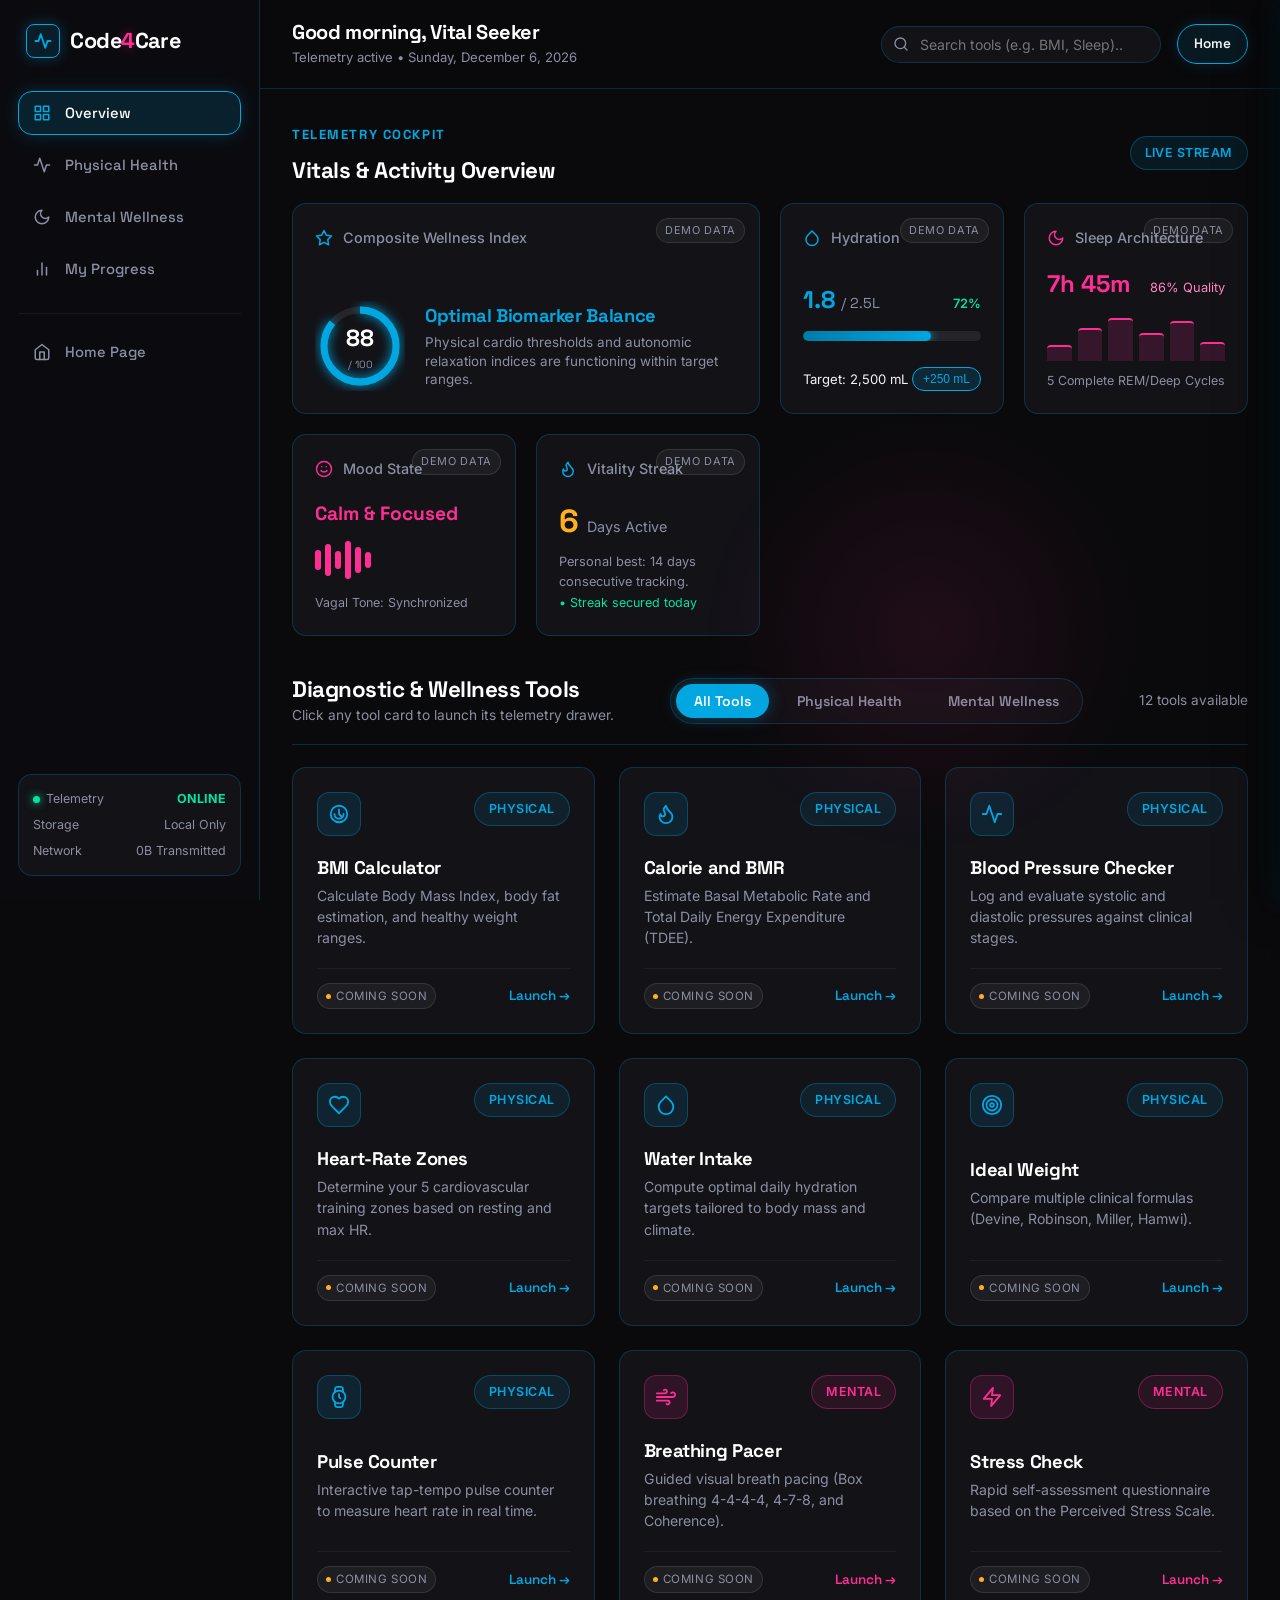
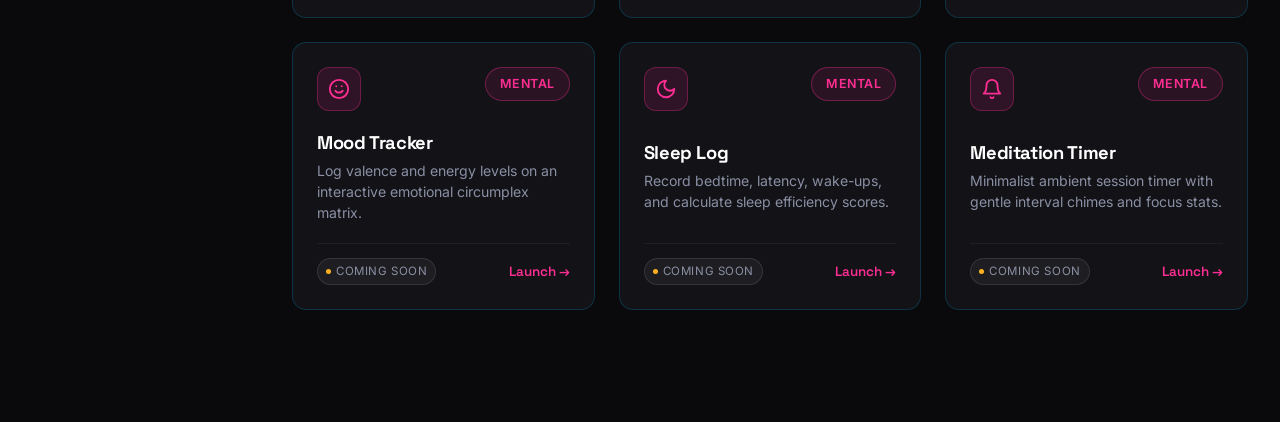
==== dashboard.html @ 78261dcc "Initial website upload" ====
<!DOCTYPE html>
<html lang="en">
<head>
  <meta charset="UTF-8">
  <meta name="viewport" content="width=device-width, initial-scale=1.0">
  <title>Dashboard Cockpit | Code4Care</title>
  <meta name="description" content="Code4Care Vitals Cockpit: unified physical health and mental wellness diagnostic dashboard.">

  <!-- Typography: Space Grotesk & Inter -->
  <link rel="preconnect" href="https://fonts.googleapis.com">
  <link rel="preconnect" href="https://fonts.gstatic.com" crossorigin>
  <link href="https://fonts.googleapis.com/css2?family=Inter:wght@300;400;500;600;700&family=Space+Grotesk:wght@500;600;700;800&display=swap" rel="stylesheet">

  <!-- Core & Dashboard Stylesheets -->
  <link rel="stylesheet" href="css/style.css">
  <link rel="stylesheet" href="css/dashboard.css">
</head>
<body>

  <div class="dashboard-layout">
    
    <!-- ====================================================================
         Desktop Left Sidebar
         ==================================================================== -->
    <aside class="dashboard-sidebar" id="dashboard-sidebar" aria-label="Dashboard Sidebar Navigation">
      <div>
        <!-- Sidebar Brand Logo -->
        <div class="sidebar-brand">
          <a href="index.html" class="brand-logo" aria-label="Code4Care Home">
            <span class="brand-icon">
              <svg viewBox="0 0 24 24" width="18" height="18" fill="none" stroke="currentColor" stroke-width="2.5" stroke-linecap="round" stroke-linejoin="round" aria-hidden="true">
                <polyline points="22 12 18 12 15 21 9 3 6 12 2 12"/>
              </svg>
            </span>
            <span>Code<span class="logo-accent">4</span>Care</span>
          </a>
        </div>

        <!-- Navigation Sections -->
        <nav aria-label="Sidebar Navigation">
          <ul class="sidebar-nav">
            <li class="sidebar-nav-item">
              <button class="sidebar-link active" data-section="overview" id="nav-item-overview">
                <svg viewBox="0 0 24 24" width="18" height="18" fill="none" stroke="currentColor" stroke-width="2" stroke-linecap="round" stroke-linejoin="round" aria-hidden="true">
                  <rect x="3" y="3" width="7" height="7"></rect>
                  <rect x="14" y="3" width="7" height="7"></rect>
                  <rect x="14" y="14" width="7" height="7"></rect>
                  <rect x="3" y="14" width="7" height="7"></rect>
                </svg>
                <span>Overview</span>
              </button>
            </li>
            <li class="sidebar-nav-item">
              <button class="sidebar-link" data-section="physical" id="nav-item-physical">
                <svg viewBox="0 0 24 24" width="18" height="18" fill="none" stroke="currentColor" stroke-width="2" stroke-linecap="round" stroke-linejoin="round" aria-hidden="true">
                  <polyline points="22 12 18 12 15 21 9 3 6 12 2 12"/>
                </svg>
                <span>Physical Health</span>
              </button>
            </li>
            <li class="sidebar-nav-item">
              <button class="sidebar-link" data-section="mental" id="nav-item-mental">
                <svg viewBox="0 0 24 24" width="18" height="18" fill="none" stroke="currentColor" stroke-width="2" stroke-linecap="round" stroke-linejoin="round" aria-hidden="true">
                  <path d="M12 3a6 6 0 0 0 9 9 9 9 0 1 1-9-9Z"/>
                </svg>
                <span>Mental Wellness</span>
              </button>
            </li>
            <li class="sidebar-nav-item">
              <button class="sidebar-link" data-section="progress" id="nav-item-progress">
                <svg viewBox="0 0 24 24" width="18" height="18" fill="none" stroke="currentColor" stroke-width="2" stroke-linecap="round" stroke-linejoin="round" aria-hidden="true">
                  <line x1="18" y1="20" x2="18" y2="10"></line>
                  <line x1="12" y1="20" x2="12" y2="4"></line>
                  <line x1="6" y1="20" x2="6" y2="14"></line>
                </svg>
                <span>My Progress</span>
              </button>
            </li>
            <li class="sidebar-nav-item" style="margin-top: 14px; border-top: 1px solid rgba(255, 255, 255, 0.06); padding-top: 14px;">
              <a href="index.html" class="sidebar-link" id="nav-item-home">
                <svg viewBox="0 0 24 24" width="18" height="18" fill="none" stroke="currentColor" stroke-width="2" stroke-linecap="round" stroke-linejoin="round" aria-hidden="true">
                  <path d="M3 9l9-7 9 7v11a2 2 0 0 1-2 2H5a2 2 0 0 1-2-2z"></path>
                  <polyline points="9 22 9 12 15 12 15 22"></polyline>
                </svg>
                <span>Home Page</span>
              </a>
            </li>
          </ul>
        </nav>
      </div>

      <!-- Live Telemetry Card at Bottom of Sidebar -->
      <div class="sidebar-telemetry">
        <div class="telemetry-row">
          <span><span class="telemetry-status-dot" aria-hidden="true"></span>Telemetry</span>
          <strong style="color: var(--success);">ONLINE</strong>
        </div>
        <div class="telemetry-row">
          <span>Storage</span>
          <span>Local Only</span>
        </div>
        <div class="telemetry-row">
          <span>Network</span>
          <span>0B Transmitted</span>
        </div>
      </div>
    </aside>

    <!-- ====================================================================
         Main Dashboard Cockpit Area
         ==================================================================== -->
    <main class="dashboard-main">
      
      <!-- Top Bar: Greeting, Real Date, Search -->
      <header class="dashboard-topbar">
        <div class="topbar-greeting">
          <h1 class="greeting-text" id="greeting-text">Welcome, Operator</h1>
          <p class="current-date-text" id="current-date-display">Loading real-time date...</p>
        </div>

        <div class="topbar-actions">
          <!-- Real-Time Search Box -->
          <div class="search-box-wrapper" role="search">
            <span class="search-icon" aria-hidden="true">
              <svg viewBox="0 0 24 24" width="16" height="16" fill="none" stroke="currentColor" stroke-width="2" stroke-linecap="round" stroke-linejoin="round">
                <circle cx="11" cy="11" r="8"></circle>
                <line x1="21" y1="21" x2="16.65" y2="16.65"></line>
              </svg>
            </span>
            <input 
              type="text" 
              class="search-input" 
              id="tool-search-input" 
              placeholder="Search tools (e.g. BMI, Sleep)..." 
              aria-label="Search diagnostic tools">
            <button class="search-clear-btn" id="search-clear-btn" aria-label="Clear search input">&times;</button>
          </div>

          <!-- Quick Return to Home Link on Mobile/Tablet -->
          <a href="index.html" class="btn btn-secondary" style="padding: 8px 16px; font-size: 0.85rem;" aria-label="Back to home page">
            <span>Home</span>
          </a>
        </div>
      </header>

      <!-- Dashboard Scrollable Content -->
      <div class="dashboard-content">

        <!-- ================================================================
             Bento-Style Overview Grid (Demo Data Widgets)
             ================================================================ -->
        <section class="bento-overview-section" id="overview-section" aria-labelledby="overview-heading">
          <div class="overview-header">
            <div>
              <span class="section-tag">Telemetry Cockpit</span>
              <h2 id="overview-heading" style="font-size: 1.4rem;">Vitals &amp; Activity Overview</h2>
            </div>
            <span class="badge">Live Stream</span>
          </div>

          <div class="bento-grid">
            
            <!-- 1. Wellness Score Ring (Bento Large) -->
            <div class="bento-card bento-card-large">
              <span class="bento-badge-demo">Demo data</span>
              <div class="bento-title-row">
                <svg viewBox="0 0 24 24" width="18" height="18" fill="none" stroke="currentColor" stroke-width="2" stroke-linecap="round" stroke-linejoin="round" aria-hidden="true">
                  <path d="M12 2l3.09 6.26L22 9.27l-5 4.87 1.18 6.88L12 17.77l-6.18 3.25L7 14.14 2 9.27l6.91-1.01L12 2z"></path>
                </svg>
                <span>Composite Wellness Index</span>
              </div>

              <div class="score-widget-inner">
                <!-- Circular SVG Progress Meter -->
                <div class="circular-gauge-wrapper">
                  <svg viewBox="0 0 100 100" width="90" height="90">
                    <circle class="gauge-bg" cx="50" cy="50" r="40" fill="transparent" stroke-width="8"></circle>
                    <circle class="gauge-progress" cx="50" cy="50" r="40" fill="transparent" stroke-width="8"></circle>
                  </svg>
                  <div class="gauge-value">
                    <span>88</span>
                    <small>/ 100</small>
                  </div>
                </div>

                <div class="score-stats">
                  <h4>Optimal Biomarker Balance</h4>
                  <p style="font-size: 0.84rem; line-height: 1.4;">
                    Physical cardio thresholds and autonomic relaxation indices are functioning within target ranges.
                  </p>
                </div>
              </div>
            </div>

            <!-- 2. Hydration Widget -->
            <div class="bento-card">
              <span class="bento-badge-demo">Demo data</span>
              <div class="bento-title-row">
                <svg viewBox="0 0 24 24" width="18" height="18" fill="none" stroke="currentColor" stroke-width="2" stroke-linecap="round" stroke-linejoin="round" aria-hidden="true">
                  <path d="M12 2.69l5.66 5.66a8 8 0 1 1-11.31 0z"/>
                </svg>
                <span>Hydration</span>
              </div>

              <div>
                <div style="display: flex; align-items: baseline; justify-content: space-between;">
                  <strong style="font-size: 1.5rem; color: var(--cerulean); font-family: var(--font-heading);">1.8 <span style="font-size: 0.9rem; color: var(--muted); font-weight: normal;">/ 2.5L</span></strong>
                  <span style="font-size: 0.8rem; color: var(--success); font-weight: 600;">72%</span>
                </div>
                <div class="hydration-progress-bar">
                  <div class="hydration-fill" id="hydration-demo-fill"></div>
                </div>
              </div>

              <div class="hydration-footer">
                <span>Target: 2,500 mL</span>
                <button class="btn-mini-add" id="btn-quick-water">+250 mL</button>
              </div>
            </div>

            <!-- 3. Sleep Widget -->
            <div class="bento-card mental-theme">
              <span class="bento-badge-demo">Demo data</span>
              <div class="bento-title-row">
                <svg viewBox="0 0 24 24" width="18" height="18" fill="none" stroke="currentColor" stroke-width="2" stroke-linecap="round" stroke-linejoin="round" aria-hidden="true">
                  <path d="M12 3a6 6 0 0 0 9 9 9 9 0 1 1-9-9Z"/>
                </svg>
                <span>Sleep Architecture</span>
              </div>

              <div>
                <div style="display: flex; align-items: baseline; justify-content: space-between;">
                  <strong style="font-size: 1.5rem; color: var(--rose); font-family: var(--font-heading);">7h 45m</strong>
                  <span style="font-size: 0.8rem; color: #FF85C0;">86% Quality</span>
                </div>
                <div class="sleep-bars" aria-hidden="true">
                  <div class="sleep-bar-col" style="height: 35%;"></div>
                  <div class="sleep-bar-col" style="height: 70%;"></div>
                  <div class="sleep-bar-col" style="height: 90%;"></div>
                  <div class="sleep-bar-col" style="height: 60%;"></div>
                  <div class="sleep-bar-col" style="height: 85%;"></div>
                  <div class="sleep-bar-col" style="height: 40%;"></div>
                </div>
              </div>

              <div style="font-size: 0.78rem; color: var(--muted);">
                5 Complete REM/Deep Cycles
              </div>
            </div>

            <!-- 4. Mood & Balance -->
            <div class="bento-card mental-theme">
              <span class="bento-badge-demo">Demo data</span>
              <div class="bento-title-row">
                <svg viewBox="0 0 24 24" width="18" height="18" fill="none" stroke="currentColor" stroke-width="2" stroke-linecap="round" stroke-linejoin="round" aria-hidden="true">
                  <circle cx="12" cy="12" r="10"></circle>
                  <path d="M8 14s1.5 2 4 2 4-2 4-2"></path>
                  <line x1="9" y1="9" x2="9.01" y2="9"></line>
                  <line x1="15" y1="9" x2="15.01" y2="9"></line>
                </svg>
                <span>Mood State</span>
              </div>

              <div>
                <div style="font-size: 1.2rem; font-weight: 700; color: var(--rose); font-family: var(--font-heading);">
                  Calm &amp; Focused
                </div>
                <div class="mood-waveform" aria-hidden="true">
                  <div class="wave-bar" style="height: 20px;"></div>
                  <div class="wave-bar"></div>
                  <div class="wave-bar"></div>
                  <div class="wave-bar"></div>
                  <div class="wave-bar"></div>
                  <div class="wave-bar" style="height: 16px;"></div>
                </div>
              </div>

              <div style="font-size: 0.78rem; color: var(--muted);">
                Vagal Tone: Synchronized
              </div>
            </div>

            <!-- 5. Active Streak -->
            <div class="bento-card">
              <span class="bento-badge-demo">Demo data</span>
              <div class="bento-title-row">
                <svg viewBox="0 0 24 24" width="18" height="18" fill="none" stroke="currentColor" stroke-width="2" stroke-linecap="round" stroke-linejoin="round" aria-hidden="true">
                  <path d="M8.5 14.5A2.5 2.5 0 0 0 11 12c0-1.38-.5-2-1-3-1.072-2.143-.224-4.054 2-6 .5 2.5 2 4.9 4 6.5 2 1.6 3 3.5 3 5.5a7 7 0 1 1-14 0c0-1.153.433-2.294 1-3a2.5 2.5 0 0 0 2.5 2.5z"/>
                </svg>
                <span>Vitality Streak</span>
              </div>

              <div>
                <div style="display: flex; align-items: baseline; gap: 8px;">
                  <strong style="font-size: 2rem; color: var(--warning); font-family: var(--font-heading);">6</strong>
                  <span style="font-size: 0.9rem; color: var(--muted);">Days Active</span>
                </div>
                <p style="font-size: 0.8rem; color: var(--muted); margin-top: 4px;">
                  Personal best: 14 days consecutive tracking.
                </p>
              </div>

              <div style="font-size: 0.78rem; color: var(--success);">
                &bull; Streak secured today
              </div>
            </div>

          </div>
        </section>

        <!-- ================================================================
             Tools Area: Filter Tabs & Live Grid
             ================================================================ -->
        <section class="dashboard-tools-section" id="tools-section" aria-labelledby="tools-heading">
          
          <!-- Filter Tabs & Stats Bar -->
          <div class="tools-filter-toolbar">
            <div>
              <h2 id="tools-heading" style="font-size: 1.4rem;">Diagnostic &amp; Wellness Tools</h2>
              <p style="font-size: 0.86rem; color: var(--muted);">Click any tool card to launch its telemetry drawer.</p>
            </div>

            <!-- Category Filter Tabs -->
            <div class="filter-tabs" role="tablist" aria-label="Tool Categories">
              <button 
                class="filter-tab-btn active" 
                role="tab" 
                aria-selected="true" 
                data-category="all" 
                id="tab-all">
                All Tools
              </button>
              <button 
                class="filter-tab-btn" 
                role="tab" 
                aria-selected="false" 
                data-category="physical" 
                id="tab-physical">
                Physical Health
              </button>
              <button 
                class="filter-tab-btn" 
                role="tab" 
                aria-selected="false" 
                data-category="mental" 
                id="tab-mental">
                Mental Wellness
              </button>
            </div>

            <!-- Dynamic Tool Counter -->
            <div class="tools-count-badge" id="tools-counter-badge" aria-live="polite">
              Showing 12 tools
            </div>
          </div>

          <!-- Dynamic Grid Container (Populated via js/dashboard.js) -->
          <div class="dashboard-tools-grid" id="tools-container" role="region" aria-label="Tools Grid">
            <!-- Dynamic JavaScript rendering target -->
          </div>

        </section>

        <!-- ================================================================
             My Progress Section (Target for Progress sidebar tab)
             ================================================================ -->
        <section class="bento-overview-section" id="progress-section" style="display: none;" aria-labelledby="progress-heading">
          <div class="overview-header">
            <div>
              <span class="section-tag">Historical Records</span>
              <h2 id="progress-heading" style="font-size: 1.4rem;">My Telemetry Progress</h2>
            </div>
            <span class="badge badge-green">Local Sync Only</span>
          </div>

          <div class="bento-card" style="padding: 30px;">
            <h3 style="margin-bottom: 8px;">Client-Side Data Storage</h3>
            <p style="margin-bottom: 20px;">
              Your diagnostics and calculations are saved exclusively in your browser's private local storage. 
              No trackers, no telemetry servers, and no external cookies.
            </p>
            <div style="display: flex; gap: 12px; flex-wrap: wrap;">
              <button class="btn btn-secondary" id="btn-export-data">Export Local Data (JSON)</button>
              <button class="btn btn-ghost" id="btn-clear-cache" style="color: var(--rose);">Reset Demo Cache</button>
            </div>
          </div>
        </section>

      </div>
    </main>

    <!-- ====================================================================
         Mobile Bottom Navigation Bar
         ==================================================================== -->
    <nav class="mobile-bottom-nav" aria-label="Mobile Navigation">
      <button class="mobile-bottom-nav-item active" data-section="overview">
        <svg viewBox="0 0 24 24" fill="none" stroke="currentColor" stroke-width="2" stroke-linecap="round" stroke-linejoin="round" aria-hidden="true"><rect x="3" y="3" width="7" height="7"></rect><rect x="14" y="3" width="7" height="7"></rect><rect x="14" y="14" width="7" height="7"></rect><rect x="3" y="14" width="7" height="7"></rect></svg>
        <span>Overview</span>
      </button>
      <button class="mobile-bottom-nav-item" data-section="physical">
        <svg viewBox="0 0 24 24" fill="none" stroke="currentColor" stroke-width="2" stroke-linecap="round" stroke-linejoin="round" aria-hidden="true"><polyline points="22 12 18 12 15 21 9 3 6 12 2 12"/></svg>
        <span>Physical</span>
      </button>
      <button class="mobile-bottom-nav-item" data-section="mental">
        <svg viewBox="0 0 24 24" fill="none" stroke="currentColor" stroke-width="2" stroke-linecap="round" stroke-linejoin="round" aria-hidden="true"><path d="M12 3a6 6 0 0 0 9 9 9 9 0 1 1-9-9Z"/></svg>
        <span>Mental</span>
      </button>
      <button class="mobile-bottom-nav-item" data-section="progress">
        <svg viewBox="0 0 24 24" fill="none" stroke="currentColor" stroke-width="2" stroke-linecap="round" stroke-linejoin="round" aria-hidden="true"><line x1="18" y1="20" x2="18" y2="10"></line><line x1="12" y1="20" x2="12" y2="4"></line><line x1="6" y1="20" x2="6" y2="14"></line></svg>
        <span>Progress</span>
      </button>
      <a href="index.html" class="mobile-bottom-nav-item" style="text-decoration: none;">
        <svg viewBox="0 0 24 24" fill="none" stroke="currentColor" stroke-width="2" stroke-linecap="round" stroke-linejoin="round" aria-hidden="true"><path d="M3 9l9-7 9 7v11a2 2 0 0 1-2 2H5a2 2 0 0 1-2-2z"></path><polyline points="9 22 9 12 15 12 15 22"></polyline></svg>
        <span>Home</span>
      </a>
    </nav>

    <!-- ====================================================================
         Slide-out Tool Drawer (Side Panel)
         ==================================================================== -->
    <div class="drawer-backdrop" id="drawer-backdrop" aria-hidden="true"></div>

    <aside 
      class="tool-drawer" 
      id="tool-drawer" 
      role="dialog" 
      aria-modal="true" 
      aria-labelledby="drawer-title" 
      tabindex="-1">
      
      <!-- Drawer Header -->
      <div class="drawer-header">
        <div class="drawer-header-info">
          <div class="drawer-tool-icon" id="drawer-icon" aria-hidden="true">
            <!-- Populated dynamically -->
          </div>
          <div class="drawer-header-text">
            <h3 id="drawer-title">Tool Title</h3>
            <span class="badge" id="drawer-category-badge">Category</span>
          </div>
        </div>

        <button class="drawer-close-btn" id="drawer-close-btn" aria-label="Close tool panel">
          <svg viewBox="0 0 24 24" width="20" height="20" fill="none" stroke="currentColor" stroke-width="2" stroke-linecap="round" stroke-linejoin="round" aria-hidden="true">
            <line x1="18" y1="6" x2="6" y2="18"></line>
            <line x1="6" y1="6" x2="18" y2="18"></line>
          </svg>
        </button>
      </div>

      <!-- Drawer Content Body -->
      <div class="drawer-body">
        <p id="drawer-desc" style="color: var(--muted); font-size: 0.95rem; line-height: 1.6;">
          Tool description goes here.
        </p>

        <!-- Tool Mount Point: Container where tool JS will inject interactive elements -->
        <div id="tool-mount-point" class="tool-mount-point">
          <!-- Populated dynamically via tool.render(container) or coming soon placeholder -->
        </div>
      </div>
    </aside>

  </div>

  <!-- Vanilla Scripts (Load data first, then dashboard controller) -->
  <script src="js/tools-data.js"></script>
  <script src="js/dashboard.js"></script>
</body>
</html>
---- css/style.css ----
/* ==========================================================================
   Code4Care - Core Design System & Global Styles
   Theme: "Neon Vitals Monitor" (Futuristic dark medical interface)
   ========================================================================== */

/* --- CSS Variables / Design Tokens --- */
:root {
  /* Color Palette */
  --jet: #0A0A0C;             /* Main background */
  --jet-deep: #050507;        /* Darker contrast layer */
  --surface: #121217;         /* Card / Container surface */
  --surface-elevated: #1A1A22;/* Hover & active surface */
  --surface-glass: rgba(18, 18, 23, 0.75); /* Frosted glass */
  
  /* Primary & Accent Neons */
  --cerulean: #00A7E1;        /* Primary cyan / Physical health */
  --cerulean-deep: #007BA7;   /* Deeper shade for borders / hover */
  --cerulean-glow: rgba(0, 167, 225, 0.35);
  --cerulean-subtle: rgba(0, 167, 225, 0.12);
  
  --rose: #FF2E93;            /* Neon rose / Mental wellness / Urgent CTAs */
  --rose-deep: #D01470;       /* Darker rose */
  --rose-glow: rgba(255, 46, 147, 0.35);
  --rose-subtle: rgba(255, 46, 147, 0.12);
  
  /* Status Colors */
  --success: #00E5A3;         /* Monitor green */
  --warning: #FFB020;         /* Monitor amber */
  
  /* Typography Colors (WCAG AA Compliant on #0A0A0C) */
  --text: #F2F4F8;            /* High-contrast crisp body */
  --text-pure: #FFFFFF;
  --muted: #8A8FA3;           /* Secondary informative text */
  --border-subtle: rgba(0, 167, 225, 0.22);
  --border-strong: rgba(0, 167, 225, 0.5);

  /* Fonts */
  --font-heading: 'Space Grotesk', -apple-system, BlinkMacSystemFont, 'Segoe UI', Roboto, sans-serif;
  --font-body: 'Inter', -apple-system, BlinkMacSystemFont, 'Segoe UI', Roboto, sans-serif;

  /* Layout & Geometry */
  --radius-sm: 8px;
  --radius-md: 14px;
  --radius-lg: 20px;
  --radius-full: 9999px;
  --max-width: 1200px;
  --header-height: 72px;

  /* Transitions */
  --transition-fast: 0.18s cubic-bezier(0.16, 1, 0.3, 1);
  --transition-normal: 0.28s cubic-bezier(0.16, 1, 0.3, 1);
}

/* --- Global Reset & Box Sizing --- */
*, *::before, *::after {
  box-sizing: border-box;
  margin: 0;
  padding: 0;
}

html {
  font-size: 16px;
  scroll-behavior: smooth;
  color-scheme: dark;
}

body {
  font-family: var(--font-body);
  background-color: var(--jet);
  color: var(--text);
  line-height: 1.6;
  min-height: 100vh;
  overflow-x: hidden;
  position: relative;
  /* Medical Monitor Grid Background */
  background-image: 
    linear-gradient(to right, rgba(0, 167, 225, 0.035) 1px, transparent 1px),
    linear-gradient(to bottom, rgba(0, 167, 225, 0.035) 1px, transparent 1px);
  background-size: 36px 36px;
  background-attachment: fixed;
}

/* Ambient glow orb behind content */
body::before {
  content: '';
  position: fixed;
  top: -150px;
  left: 20%;
  width: 500px;
  height: 500px;
  background: radial-gradient(circle, rgba(0, 167, 225, 0.12) 0%, transparent 70%);
  border-radius: 50%;
  pointer-events: none;
  z-index: 0;
}

body::after {
  content: '';
  position: fixed;
  bottom: 5%;
  right: 10%;
  width: 450px;
  height: 450px;
  background: radial-gradient(circle, rgba(255, 46, 147, 0.09) 0%, transparent 70%);
  border-radius: 50%;
  pointer-events: none;
  z-index: 0;
}

/* --- Accessible Focus Ring --- */
:focus-visible {
  outline: 2px solid var(--cerulean);
  outline-offset: 3px;
}

/* --- Typography Helpers --- */
h1, h2, h3, h4, h5, h6 {
  font-family: var(--font-heading);
  color: var(--text-pure);
  line-height: 1.25;
  letter-spacing: -0.02em;
}

p {
  color: var(--muted);
}

a {
  color: inherit;
  text-decoration: none;
}

.gradient-text {
  background: linear-gradient(135deg, var(--cerulean) 10%, #68D4FF 45%, var(--rose) 100%);
  background-clip: text;
  -webkit-background-clip: text;
  -webkit-text-fill-color: transparent;
  display: inline-block;
}

.gradient-text-rose {
  background: linear-gradient(135deg, var(--rose) 0%, #FF85C0 100%);
  background-clip: text;
  -webkit-background-clip: text;
  -webkit-text-fill-color: transparent;
}

.gradient-text-cerulean {
  background: linear-gradient(135deg, var(--cerulean) 0%, #68D4FF 100%);
  background-clip: text;
  -webkit-background-clip: text;
  -webkit-text-fill-color: transparent;
}

/* --- Container --- */
.container {
  width: 100%;
  max-width: var(--max-width);
  margin-left: auto;
  margin-right: auto;
  padding-left: 24px;
  padding-right: 24px;
  position: relative;
  z-index: 1;
}

/* --- Buttons & Interactive Elements --- */
.btn {
  display: inline-flex;
  align-items: center;
  justify-content: center;
  gap: 10px;
  font-family: var(--font-heading);
  font-size: 0.95rem;
  font-weight: 600;
  padding: 12px 24px;
  border-radius: var(--radius-full);
  cursor: pointer;
  transition: all var(--transition-normal);
  border: 1px solid transparent;
  text-decoration: none;
  white-space: nowrap;
}

.btn-primary {
  background: var(--rose);
  color: #FFFFFF;
  box-shadow: 0 0 20px var(--rose-glow);
}

.btn-primary:hover {
  background: #FF4AA3;
  box-shadow: 0 0 30px rgba(255, 46, 147, 0.6);
  transform: translateY(-2px);
}

.btn-secondary {
  background: rgba(0, 167, 225, 0.1);
  color: var(--text);
  border: 1px solid var(--cerulean);
  box-shadow: 0 0 15px rgba(0, 167, 225, 0.15);
}

.btn-secondary:hover {
  background: rgba(0, 167, 225, 0.2);
  color: #FFFFFF;
  box-shadow: 0 0 25px var(--cerulean-glow);
  transform: translateY(-2px);
}

.btn-ghost {
  background: transparent;
  color: var(--muted);
}

.btn-ghost:hover {
  color: var(--text);
  background: rgba(255, 255, 255, 0.05);
}

/* --- Badges & Pills --- */
.badge {
  display: inline-flex;
  align-items: center;
  gap: 8px;
  padding: 6px 14px;
  font-size: 0.78rem;
  font-weight: 600;
  letter-spacing: 0.04em;
  text-transform: uppercase;
  border-radius: var(--radius-full);
  background: rgba(0, 167, 225, 0.1);
  color: var(--cerulean);
  border: 1px solid rgba(0, 167, 225, 0.3);
}

.badge-rose {
  background: rgba(255, 46, 147, 0.1);
  color: var(--rose);
  border-color: rgba(255, 46, 147, 0.35);
}

.badge-green {
  background: rgba(0, 229, 163, 0.1);
  color: var(--success);
  border-color: rgba(0, 229, 163, 0.35);
}

/* Pulsing dot for live status (High Contrast) */
.pulse-dot {
  width: 9px;
  height: 9px;
  border-radius: 50%;
  background-color: #00F0FF;
  box-shadow: 0 0 10px #00F0FF, 0 0 18px rgba(0, 240, 255, 0.9);
  position: relative;
}

.pulse-dot::after {
  content: '';
  position: absolute;
  inset: -4px;
  border-radius: 50%;
  border: 2px solid #00F0FF;
  box-shadow: 0 0 8px #00F0FF;
  animation: pulse-wave 1.6s infinite cubic-bezier(0.2, 0.8, 0.4, 1);
}

.pulse-dot.rose {
  background-color: var(--rose);
  box-shadow: 0 0 10px var(--rose), 0 0 18px rgba(255, 46, 147, 0.9);
}

.pulse-dot.rose::after {
  border-color: var(--rose);
  box-shadow: 0 0 8px var(--rose);
}

@keyframes pulse-wave {
  0% { transform: scale(0.9); opacity: 1; }
  100% { transform: scale(2.6); opacity: 0; }
}

/* --- Brand Logo --- */
.brand-logo {
  display: inline-flex;
  align-items: center;
  gap: 10px;
  font-family: var(--font-heading);
  font-size: 1.35rem;
  font-weight: 700;
  color: var(--text-pure);
  letter-spacing: -0.02em;
}

.brand-logo .logo-accent {
  color: var(--rose);
  text-shadow: 0 0 12px var(--rose-glow);
}

.brand-icon {
  display: flex;
  align-items: center;
  justify-content: center;
  width: 34px;
  height: 34px;
  border-radius: 8px;
  background: rgba(0, 167, 225, 0.12);
  border: 1px solid var(--cerulean);
  color: var(--cerulean);
  box-shadow: 0 0 14px rgba(0, 167, 225, 0.3);
}

.brand-icon svg {
  animation: heartbeat 2.4s infinite cubic-bezier(0.21, 0.61, 0.35, 1);
}

@keyframes heartbeat {
  0%, 100% { transform: scale(1); }
  15% { transform: scale(1.18); }
  30% { transform: scale(1); }
  45% { transform: scale(1.12); }
  60% { transform: scale(1); }
}

/* ==========================================================================
   Header & Sticky Navigation Bar
   ========================================================================== */
.site-header {
  position: sticky;
  top: 0;
  z-index: 100;
  height: var(--header-height);
  background: rgba(10, 10, 12, 0.82);
  backdrop-filter: blur(14px);
  -webkit-backdrop-filter: blur(14px);
  border-bottom: 1px solid var(--border-subtle);
  transition: all var(--transition-normal);
}

.site-header.scrolled {
  background: rgba(10, 10, 12, 0.95);
  box-shadow: 0 10px 30px rgba(0, 0, 0, 0.5);
  border-bottom-color: rgba(0, 167, 225, 0.35);
}

.navbar {
  display: flex;
  align-items: center;
  justify-content: space-between;
  height: 100%;
}

.nav-links {
  display: flex;
  align-items: center;
  gap: 32px;
  list-style: none;
}

.nav-link {
  font-family: var(--font-heading);
  font-size: 0.95rem;
  font-weight: 500;
  color: var(--muted);
  transition: color var(--transition-fast);
  position: relative;
  padding: 6px 0;
}

.nav-link:hover {
  color: var(--text-pure);
}

.nav-link::after {
  content: '';
  position: absolute;
  bottom: 0;
  left: 0;
  width: 0%;
  height: 2px;
  background: var(--cerulean);
  box-shadow: 0 0 8px var(--cerulean);
  transition: width var(--transition-normal);
}

.nav-link:hover::after {
  width: 100%;
}

.nav-actions {
  display: flex;
  align-items: center;
  gap: 16px;
}

/* Mobile Hamburger Toggle */
.hamburger {
  display: none;
  background: transparent;
  border: 1px solid var(--border-subtle);
  border-radius: var(--radius-sm);
  color: var(--text);
  padding: 8px;
  cursor: pointer;
  align-items: center;
  justify-content: center;
}

.hamburger svg {
  display: block;
}

/* Mobile Menu Drawer */
.mobile-nav {
  display: none;
  position: fixed;
  top: var(--header-height);
  left: 0;
  width: 100%;
  background: rgba(18, 18, 23, 0.98);
  backdrop-filter: blur(16px);
  border-bottom: 1px solid var(--border-subtle);
  padding: 24px;
  z-index: 99;
  flex-direction: column;
  gap: 20px;
  transform: translateY(-100%);
  opacity: 0;
  pointer-events: none;
  transition: all var(--transition-normal);
}

.mobile-nav.open {
  transform: translateY(0);
  opacity: 1;
  pointer-events: auto;
}

.mobile-nav-links {
  display: flex;
  flex-direction: column;
  gap: 18px;
  list-style: none;
}

.mobile-nav-link {
  font-family: var(--font-heading);
  font-size: 1.15rem;
  color: var(--text);
  padding: 8px 0;
  border-bottom: 1px solid rgba(255, 255, 255, 0.05);
}

/* ==========================================================================
   Home Hero Section with Animated ECG & Neon Monitor Aesthetic
   ========================================================================== */
.hero-section {
  position: relative;
  padding: 80px 0 100px;
  overflow: hidden;
}

/* High-Contrast Glowing ECG Heartbeat Background Line */
.ecg-monitor-background {
  position: absolute;
  top: 50%;
  left: 0;
  width: 100%;
  height: 220px;
  transform: translateY(-50%);
  pointer-events: none;
  z-index: 0;
  opacity: 0.95; /* High-contrast full intensity */
  mask-image: linear-gradient(90deg, transparent 0%, black 8%, black 92%, transparent 100%);
  -webkit-mask-image: linear-gradient(90deg, transparent 0%, black 8%, black 92%, transparent 100%);
}

.ecg-svg {
  width: 200%;
  height: 100%;
  animation: ecg-sweep 9s linear infinite;
}

.ecg-path-high-contrast {
  stroke: url(#ecg-high-contrast-grad);
  stroke-width: 3.5;
  stroke-linecap: round;
  stroke-linejoin: round;
  filter: 
    drop-shadow(0 0 2px #FFFFFF) 
    drop-shadow(0 0 8px #00F0FF) 
    drop-shadow(0 0 22px rgba(0, 240, 255, 0.95))
    drop-shadow(0 0 45px rgba(255, 46, 147, 0.7));
}

@keyframes ecg-sweep {
  0% { transform: translateX(0); }
  100% { transform: translateX(-50%); }
}

/* Centered Hero Layout (3D model box removed) */
.hero-container {
  display: flex;
  justify-content: center;
  position: relative;
  z-index: 2;
}

.hero-content-centered {
  display: flex;
  flex-direction: column;
  align-items: center;
  text-align: center;
  max-width: 860px;
  margin: 0 auto;
  gap: 22px;
}

.hero-title {
  font-size: clamp(2.4rem, 4.4vw, 4rem);
  font-weight: 800;
  line-height: 1.12;
  letter-spacing: -0.03em;
  text-align: center;
}

.hero-subtitle {
  font-size: clamp(1.05rem, 1.25vw, 1.2rem);
  color: var(--muted);
  max-width: 660px;
  line-height: 1.65;
  text-align: center;
}

.hero-buttons {
  display: flex;
  flex-wrap: wrap;
  justify-content: center;
  gap: 16px;
  margin-top: 4px;
}

/* High-Contrast Live Vitals Monitor Cockpit Strip */
.hero-vitals-monitor {
  width: 100%;
  max-width: 720px;
  background: rgba(12, 12, 18, 0.92);
  border: 1px solid rgba(0, 240, 255, 0.45);
  border-radius: var(--radius-lg);
  padding: 18px 22px;
  margin-top: 14px;
  box-shadow: 
    0 0 35px rgba(0, 240, 255, 0.22),
    0 15px 35px rgba(0, 0, 0, 0.85),
    inset 0 0 25px rgba(0, 240, 255, 0.06);
  position: relative;
  overflow: hidden;
}

.hero-vitals-monitor::before {
  content: '';
  position: absolute;
  top: 0;
  left: 0;
  right: 0;
  height: 2px;
  background: linear-gradient(90deg, transparent, #00F0FF, #FF2E93, transparent);
  box-shadow: 0 0 12px #00F0FF;
}

.monitor-vitals-header {
  display: flex;
  align-items: center;
  justify-content: space-between;
  margin-bottom: 12px;
  padding-bottom: 10px;
  border-bottom: 1px solid rgba(0, 240, 255, 0.15);
  flex-wrap: wrap;
  gap: 12px;
}

.monitor-stat {
  display: flex;
  flex-direction: column;
  align-items: flex-start;
  gap: 2px;
  text-align: left;
}

.monitor-label {
  font-family: var(--font-heading);
  font-size: 0.68rem;
  letter-spacing: 0.12em;
  color: var(--muted);
  font-weight: 600;
}

.monitor-value {
  font-family: var(--font-heading);
  font-size: 1.05rem;
  font-weight: 700;
  display: inline-flex;
  align-items: center;
  gap: 6px;
}

.neon-cyan {
  color: #00F0FF;
  text-shadow: 0 0 10px rgba(0, 240, 255, 0.8);
}

.neon-green {
  color: #00FFB2;
  text-shadow: 0 0 10px rgba(0, 255, 178, 0.7);
}

.neon-pink {
  color: #FF2E93;
  text-shadow: 0 0 10px rgba(255, 46, 147, 0.7);
}

.heart-pulse-icon {
  color: #FF2E93;
  animation: heart-thump 1.1s infinite cubic-bezier(0.21, 0.61, 0.35, 1);
  filter: drop-shadow(0 0 8px #FF2E93);
}

@keyframes heart-thump {
  0%, 100% { transform: scale(1); }
  15% { transform: scale(1.35); }
  30% { transform: scale(1); }
  45% { transform: scale(1.2); }
  60% { transform: scale(1); }
}

/* Oscilloscope Screen with Grid & Animated Radar Sweep */
.oscilloscope-screen {
  position: relative;
  width: 100%;
  height: 80px;
  background: #05070B;
  border: 1px solid rgba(0, 240, 255, 0.3);
  border-radius: var(--radius-sm);
  overflow: hidden;
}

.oscilloscope-grid {
  position: absolute;
  inset: 0;
  background-image: 
    linear-gradient(to right, rgba(0, 240, 255, 0.1) 1px, transparent 1px),
    linear-gradient(to bottom, rgba(0, 240, 255, 0.1) 1px, transparent 1px);
  background-size: 18px 18px;
  pointer-events: none;
}

.oscilloscope-sweep-beam {
  position: absolute;
  top: 0;
  bottom: 0;
  width: 45px;
  background: linear-gradient(90deg, transparent 0%, rgba(0, 240, 255, 0.4) 85%, #FFFFFF 100%);
  filter: drop-shadow(0 0 10px #00F0FF);
  animation: beam-sweep 2.6s linear infinite;
  z-index: 2;
  pointer-events: none;
}

@keyframes beam-sweep {
  0% { left: -45px; }
  100% { left: 100%; }
}

.oscilloscope-wave {
  width: 100%;
  height: 100%;
  position: relative;
  z-index: 1;
}

.oscilloscope-path {
  stroke: #00F0FF;
  stroke-width: 3;
  stroke-linecap: round;
  stroke-linejoin: round;
  filter: 
    drop-shadow(0 0 2px #FFFFFF) 
    drop-shadow(0 0 6px #00F0FF) 
    drop-shadow(0 0 16px rgba(0, 240, 255, 0.95));
}

.hero-telemetry-strip {
  display: flex;
  align-items: center;
  justify-content: center;
  gap: 16px;
  padding: 12px 20px;
  background: rgba(18, 18, 23, 0.7);
  border: 1px solid var(--border-subtle);
  border-radius: var(--radius-md);
  margin-top: 14px;
  font-size: 0.82rem;
  color: var(--muted);
}

.hero-telemetry-item {
  display: flex;
  align-items: center;
  gap: 6px;
}

.hero-telemetry-item strong {
  color: var(--text);
  font-weight: 600;
}

/* ==========================================================================
   Features Split Panels (Physical vs Mental Glowing Panels)
   ========================================================================== */
.features-section {
  padding: 80px 0;
  position: relative;
}

.section-header {
  text-align: center;
  margin-bottom: 54px;
}

.section-tag {
  font-family: var(--font-heading);
  font-size: 0.82rem;
  font-weight: 700;
  letter-spacing: 0.12em;
  text-transform: uppercase;
  color: var(--cerulean);
  margin-bottom: 12px;
  display: inline-block;
}

.section-title {
  font-size: clamp(1.8rem, 3vw, 2.5rem);
  font-weight: 700;
  margin-bottom: 14px;
}

.section-desc {
  color: var(--muted);
  max-width: 620px;
  margin: 0 auto;
  font-size: 1.05rem;
}

.split-panels-grid {
  display: grid;
  grid-template-columns: repeat(2, 1fr);
  gap: 30px;
}

.feature-panel {
  background: var(--surface);
  border-radius: var(--radius-lg);
  padding: 36px;
  position: relative;
  transition: all var(--transition-normal);
  display: flex;
  flex-direction: column;
  gap: 24px;
}

/* Cerulean Panel (Physical) */
.feature-panel.physical {
  border: 1px solid var(--border-subtle);
  background: linear-gradient(170deg, rgba(0, 167, 225, 0.05) 0%, var(--surface) 40%);
}

.feature-panel.physical:hover {
  border-color: var(--cerulean);
  box-shadow: 0 10px 40px var(--cerulean-glow);
  transform: translateY(-4px);
}

/* Rose Panel (Mental) */
.feature-panel.mental {
  border: 1px solid rgba(255, 46, 147, 0.22);
  background: linear-gradient(170deg, rgba(255, 46, 147, 0.05) 0%, var(--surface) 40%);
}

.feature-panel.mental:hover {
  border-color: var(--rose);
  box-shadow: 0 10px 40px var(--rose-glow);
  transform: translateY(-4px);
}

.panel-header {
  display: flex;
  align-items: center;
  gap: 16px;
}

.panel-icon-wrap {
  width: 48px;
  height: 48px;
  border-radius: var(--radius-md);
  display: flex;
  align-items: center;
  justify-content: center;
}

.feature-panel.physical .panel-icon-wrap {
  background: rgba(0, 167, 225, 0.12);
  color: var(--cerulean);
  border: 1px solid var(--cerulean);
}

.feature-panel.mental .panel-icon-wrap {
  background: rgba(255, 46, 147, 0.12);
  color: var(--rose);
  border: 1px solid var(--rose);
}

.panel-title {
  font-size: 1.45rem;
  font-weight: 700;
}

.panel-desc {
  font-size: 0.95rem;
  color: var(--muted);
}

.tool-checklist {
  list-style: none;
  display: flex;
  flex-direction: column;
  gap: 12px;
}

.checklist-item {
  display: flex;
  align-items: center;
  gap: 12px;
  font-size: 0.92rem;
  color: var(--text);
}

.checklist-item svg {
  flex-shrink: 0;
}

.feature-panel.physical .checklist-item svg {
  color: var(--cerulean);
}

.feature-panel.mental .checklist-item svg {
  color: var(--rose);
}

/* ==========================================================================
   Tools Preview Grid (6 Featured Tool Tiles)
   ========================================================================== */
.tools-preview-section {
  padding: 80px 0;
}

.preview-grid {
  display: grid;
  grid-template-columns: repeat(3, 1fr);
  gap: 24px;
}

.tool-preview-tile {
  background: var(--surface);
  border: 1px solid var(--border-subtle);
  border-radius: var(--radius-md);
  padding: 24px;
  display: flex;
  flex-direction: column;
  justify-content: space-between;
  gap: 18px;
  transition: all var(--transition-normal);
  position: relative;
  overflow: hidden;
}

.tool-preview-tile.physical:hover {
  border-color: var(--cerulean);
  box-shadow: 0 0 25px var(--cerulean-glow);
  transform: translateY(-3px);
  background: var(--surface-elevated);
}

.tool-preview-tile.mental:hover {
  border-color: var(--rose);
  box-shadow: 0 0 25px var(--rose-glow);
  transform: translateY(-3px);
  background: var(--surface-elevated);
}

.tile-top {
  display: flex;
  align-items: flex-start;
  justify-content: space-between;
}

.tile-icon {
  width: 42px;
  height: 42px;
  border-radius: 10px;
  display: flex;
  align-items: center;
  justify-content: center;
}

.tool-preview-tile.physical .tile-icon {
  background: rgba(0, 167, 225, 0.1);
  color: var(--cerulean);
  border: 1px solid rgba(0, 167, 225, 0.25);
}

.tool-preview-tile.mental .tile-icon {
  background: rgba(255, 46, 147, 0.1);
  color: var(--rose);
  border: 1px solid rgba(255, 46, 147, 0.25);
}

.tile-body h4 {
  font-size: 1.15rem;
  margin-bottom: 6px;
  color: var(--text-pure);
}

.tile-body p {
  font-size: 0.88rem;
  color: var(--muted);
  line-height: 1.5;
}

.tile-link {
  display: inline-flex;
  align-items: center;
  gap: 6px;
  font-family: var(--font-heading);
  font-size: 0.82rem;
  font-weight: 600;
  transition: gap var(--transition-fast);
}

.tool-preview-tile.physical .tile-link {
  color: var(--cerulean);
}

.tool-preview-tile.mental .tile-link {
  color: var(--rose);
}

.tool-preview-tile:hover .tile-link {
  gap: 10px;
}

/* ==========================================================================
   How It Works (3 Steps)
   ========================================================================== */
.how-it-works-section {
  padding: 80px 0;
}

.steps-grid {
  display: grid;
  grid-template-columns: repeat(3, 1fr);
  gap: 28px;
  position: relative;
}

.step-card {
  background: var(--surface);
  border: 1px solid var(--border-subtle);
  border-radius: var(--radius-lg);
  padding: 32px 24px;
  display: flex;
  flex-direction: column;
  gap: 14px;
  position: relative;
  transition: all var(--transition-normal);
}

.step-card:hover {
  border-color: var(--cerulean);
  transform: translateY(-3px);
  box-shadow: 0 10px 30px rgba(0, 167, 225, 0.15);
}

.step-number {
  font-family: var(--font-heading);
  font-size: 2.2rem;
  font-weight: 800;
  line-height: 1;
  color: rgba(0, 167, 225, 0.25);
  margin-bottom: 4px;
}

.step-title {
  font-size: 1.25rem;
  font-weight: 700;
}

.step-desc {
  font-size: 0.92rem;
  color: var(--muted);
  line-height: 1.6;
}

/* ==========================================================================
   CTA Band & Medical Disclaimer
   ========================================================================== */
.cta-section {
  padding: 60px 0 90px;
}

.cta-box {
  background: linear-gradient(135deg, rgba(0, 167, 225, 0.12) 0%, rgba(255, 46, 147, 0.12) 100%), var(--surface);
  border: 1px solid var(--border-strong);
  border-radius: var(--radius-lg);
  padding: 60px 40px;
  text-align: center;
  display: flex;
  flex-direction: column;
  align-items: center;
  gap: 20px;
  box-shadow: 0 0 50px rgba(0, 167, 225, 0.15);
  position: relative;
  overflow: hidden;
}

.cta-box h2 {
  font-size: clamp(1.8rem, 3.2vw, 2.6rem);
}

.cta-box p {
  max-width: 540px;
  font-size: 1.05rem;
}

/* ==========================================================================
   Footer
   ========================================================================== */
.site-footer {
  background: var(--jet-deep);
  border-top: 1px solid var(--border-subtle);
  padding: 60px 0 30px;
  font-size: 0.9rem;
}

.footer-top {
  display: grid;
  grid-template-columns: 2fr 1fr 1fr;
  gap: 40px;
  margin-bottom: 40px;
}

.footer-brand {
  display: flex;
  flex-direction: column;
  gap: 16px;
  max-width: 360px;
}

.footer-nav h5 {
  font-size: 0.95rem;
  margin-bottom: 16px;
  text-transform: uppercase;
  letter-spacing: 0.08em;
  color: var(--cerulean);
}

.footer-nav ul {
  list-style: none;
  display: flex;
  flex-direction: column;
  gap: 10px;
}

.footer-nav a {
  color: var(--muted);
  transition: color var(--transition-fast);
}

.footer-nav a:hover {
  color: var(--text-pure);
}

/* Mandatory Medical Disclaimer Box */
.medical-disclaimer-box {
  background: rgba(255, 46, 147, 0.06);
  border: 1px solid rgba(255, 46, 147, 0.25);
  border-radius: var(--radius-md);
  padding: 16px 20px;
  display: flex;
  align-items: center;
  gap: 14px;
  margin-bottom: 30px;
}

.medical-disclaimer-box svg {
  flex-shrink: 0;
  color: var(--rose);
}

.disclaimer-text {
  font-size: 0.85rem;
  color: #D1D5DB;
  line-height: 1.5;
}

.footer-bottom {
  display: flex;
  align-items: center;
  justify-content: space-between;
  border-top: 1px solid rgba(255, 255, 255, 0.06);
  padding-top: 24px;
  color: var(--muted);
  font-size: 0.8rem;
}

/* ==========================================================================
   Responsive Media Queries
   ========================================================================== */
@media (max-width: 992px) {
  .hero-grid {
    grid-template-columns: 1fr;
    gap: 40px;
  }
  .split-panels-grid {
    grid-template-columns: 1fr;
  }
  .preview-grid {
    grid-template-columns: repeat(2, 1fr);
  }
  .steps-grid {
    grid-template-columns: 1fr;
  }
  .footer-top {
    grid-template-columns: 1fr 1fr;
  }
}

@media (max-width: 768px) {
  .nav-links {
    display: none;
  }
  .hamburger {
    display: flex;
  }
  .mobile-nav {
    display: flex;
  }
  .preview-grid {
    grid-template-columns: 1fr;
  }
  .footer-top {
    grid-template-columns: 1fr;
  }
  .footer-bottom {
    flex-direction: column;
    gap: 12px;
    text-align: center;
  }
  .hero-section {
    padding: 50px 0 70px;
  }
}

/* Accessibility: Respect Reduced Motion */
@media (prefers-reduced-motion: reduce) {
  *, *::before, *::after {
    animation-duration: 0.01ms !important;
    animation-iteration-count: 1 !important;
    transition-duration: 0.01ms !important;
    scroll-behavior: auto !important;
  }
}
---- css/dashboard.css ----
/* ==========================================================================
   Code4Care - Dashboard Stylesheet (css/dashboard.css)
   Theme: "Neon Vitals Monitor" Cockpit Layout
   ========================================================================== */

/* --- Main Dashboard Shell Layout --- */
.dashboard-layout {
  display: flex;
  min-height: 100vh;
  position: relative;
  background-color: var(--jet);
}

/* --- Left Sidebar (Desktop) --- */
.dashboard-sidebar {
  width: 260px;
  background: rgba(12, 12, 16, 0.95);
  backdrop-filter: blur(12px);
  -webkit-backdrop-filter: blur(12px);
  border-right: 1px solid var(--border-subtle);
  display: flex;
  flex-direction: column;
  justify-content: space-between;
  padding: 24px 18px;
  position: sticky;
  top: 0;
  height: 100vh;
  z-index: 40;
  flex-shrink: 0;
  transition: width var(--transition-normal);
}

.sidebar-brand {
  margin-bottom: 32px;
  padding: 0 8px;
}

.sidebar-nav {
  display: flex;
  flex-direction: column;
  gap: 8px;
  list-style: none;
}

.sidebar-nav-item {
  width: 100%;
}

.sidebar-link {
  display: flex;
  align-items: center;
  gap: 14px;
  padding: 12px 14px;
  border-radius: var(--radius-md);
  color: var(--muted);
  font-family: var(--font-heading);
  font-size: 0.92rem;
  font-weight: 500;
  transition: all var(--transition-fast);
  border: 1px solid transparent;
  cursor: pointer;
  background: transparent;
  width: 100%;
  text-align: left;
}

.sidebar-link svg {
  flex-shrink: 0;
  color: var(--muted);
  transition: color var(--transition-fast);
}

.sidebar-link:hover {
  color: var(--text-pure);
  background: rgba(0, 167, 225, 0.08);
  border-color: rgba(0, 167, 225, 0.2);
}

.sidebar-link:hover svg {
  color: var(--cerulean);
}

/* Active State for Sidebar Items */
.sidebar-link.active {
  color: var(--text-pure);
  background: rgba(0, 167, 225, 0.14);
  border-color: var(--cerulean);
  box-shadow: 0 0 18px rgba(0, 167, 225, 0.2);
}

.sidebar-link.active svg {
  color: var(--cerulean);
}

/* Mental category special active glow */
.sidebar-link[data-section="mental"].active {
  background: rgba(255, 46, 147, 0.14);
  border-color: var(--rose);
  box-shadow: 0 0 18px rgba(255, 46, 147, 0.2);
}

.sidebar-link[data-section="mental"].active svg {
  color: var(--rose);
}

/* Telemetry Status in Sidebar Footer */
.sidebar-telemetry {
  background: var(--surface);
  border: 1px solid var(--border-subtle);
  border-radius: var(--radius-md);
  padding: 14px;
  font-size: 0.78rem;
  color: var(--muted);
}

.telemetry-row {
  display: flex;
  align-items: center;
  justify-content: space-between;
  margin-bottom: 6px;
}

.telemetry-row:last-child {
  margin-bottom: 0;
}

.telemetry-status-dot {
  display: inline-block;
  width: 7px;
  height: 7px;
  border-radius: 50%;
  background-color: var(--success);
  box-shadow: 0 0 8px var(--success);
  margin-right: 6px;
}

/* --- Main Content Area --- */
.dashboard-main {
  flex: 1;
  display: flex;
  flex-direction: column;
  min-width: 0; /* Prevents flex children blowout */
  padding-bottom: 80px;
}

/* --- Top Bar --- */
.dashboard-topbar {
  display: flex;
  align-items: center;
  justify-content: space-between;
  padding: 20px 32px;
  background: rgba(10, 10, 12, 0.85);
  backdrop-filter: blur(10px);
  -webkit-backdrop-filter: blur(10px);
  border-bottom: 1px solid var(--border-subtle);
  position: sticky;
  top: 0;
  z-index: 30;
  gap: 20px;
}

.topbar-greeting {
  display: flex;
  flex-direction: column;
  gap: 2px;
}

.greeting-text {
  font-size: 1.25rem;
  font-weight: 700;
  font-family: var(--font-heading);
}

.current-date-text {
  font-size: 0.82rem;
  color: var(--muted);
}

.topbar-actions {
  display: flex;
  align-items: center;
  gap: 16px;
}

/* Live Search Box */
.search-box-wrapper {
  position: relative;
  width: 280px;
}

.search-icon {
  position: absolute;
  left: 12px;
  top: 50%;
  transform: translateY(-50%);
  color: var(--muted);
  pointer-events: none;
  display: flex;
}

.search-input {
  width: 100%;
  background: var(--surface);
  border: 1px solid var(--border-subtle);
  border-radius: var(--radius-full);
  padding: 9px 36px 9px 38px;
  color: var(--text);
  font-family: var(--font-body);
  font-size: 0.88rem;
  transition: all var(--transition-fast);
}

.search-input:focus {
  border-color: var(--cerulean);
  box-shadow: 0 0 15px rgba(0, 167, 225, 0.25);
  background: var(--surface-elevated);
}

.search-clear-btn {
  position: absolute;
  right: 10px;
  top: 50%;
  transform: translateY(-50%);
  background: transparent;
  border: none;
  color: var(--muted);
  cursor: pointer;
  padding: 4px;
  border-radius: 50%;
  display: none;
}

.search-clear-btn:hover {
  color: var(--text);
}

/* --- Content Wrapper --- */
.dashboard-content {
  padding: 32px;
  max-width: 1300px;
  width: 100%;
  margin: 0 auto;
  display: flex;
  flex-direction: column;
  gap: 40px;
}

/* --- Bento Grid (Overview Section) --- */
.bento-overview-section {
  display: flex;
  flex-direction: column;
  gap: 18px;
}

.overview-header {
  display: flex;
  align-items: center;
  justify-content: space-between;
}

.bento-grid {
  display: grid;
  grid-template-columns: repeat(4, 1fr);
  gap: 20px;
}

.bento-card {
  background: var(--surface);
  border: 1px solid var(--border-subtle);
  border-radius: var(--radius-md);
  padding: 22px;
  display: flex;
  flex-direction: column;
  justify-content: space-between;
  position: relative;
  transition: all var(--transition-normal);
  overflow: hidden;
}

.bento-card:hover {
  border-color: rgba(0, 167, 225, 0.4);
  box-shadow: 0 8px 24px rgba(0, 167, 225, 0.12);
  transform: translateY(-2px);
}

.bento-card-large {
  grid-column: span 2;
}

.bento-badge-demo {
  position: absolute;
  top: 14px;
  right: 14px;
  font-size: 0.68rem;
  letter-spacing: 0.06em;
  text-transform: uppercase;
  color: var(--muted);
  background: rgba(255, 255, 255, 0.05);
  padding: 3px 8px;
  border-radius: var(--radius-full);
  border: 1px solid rgba(255, 255, 255, 0.1);
}

.bento-title-row {
  display: flex;
  align-items: center;
  gap: 10px;
  margin-bottom: 16px;
  font-size: 0.9rem;
  color: var(--muted);
  font-weight: 500;
}

.bento-title-row svg {
  color: var(--cerulean);
}

.bento-card.mental-theme .bento-title-row svg {
  color: var(--rose);
}

/* Ring gauge in Score Card */
.score-widget-inner {
  display: flex;
  align-items: center;
  gap: 20px;
}

.circular-gauge-wrapper {
  position: relative;
  width: 90px;
  height: 90px;
}

.circular-gauge-wrapper svg {
  transform: rotate(-90deg);
}

.gauge-bg {
  stroke: rgba(255, 255, 255, 0.08);
}

.gauge-progress {
  stroke: var(--cerulean);
  stroke-dasharray: 251.2;
  stroke-dashoffset: 35;
  transition: stroke-dashoffset 1.5s ease-out;
  filter: drop-shadow(0 0 6px var(--cerulean));
}

.gauge-value {
  position: absolute;
  inset: 0;
  display: flex;
  flex-direction: column;
  align-items: center;
  justify-content: center;
  font-family: var(--font-heading);
  font-size: 1.45rem;
  font-weight: 700;
  color: var(--text-pure);
}

.gauge-value small {
  font-size: 0.65rem;
  color: var(--muted);
  font-weight: 400;
}

.score-stats {
  display: flex;
  flex-direction: column;
  gap: 6px;
}

.score-stats h4 {
  font-size: 1.15rem;
  color: var(--cerulean);
}

/* Hydration Widget Inner */
.hydration-progress-bar {
  width: 100%;
  height: 10px;
  background: rgba(255, 255, 255, 0.08);
  border-radius: var(--radius-full);
  overflow: hidden;
  margin: 12px 0 10px;
}

.hydration-fill {
  width: 72%;
  height: 100%;
  background: linear-gradient(90deg, var(--cerulean-deep), var(--cerulean));
  border-radius: var(--radius-full);
  box-shadow: 0 0 10px var(--cerulean);
}

.hydration-footer {
  display: flex;
  align-items: center;
  justify-content: space-between;
  font-size: 0.82rem;
}

.btn-mini-add {
  background: rgba(0, 167, 225, 0.15);
  border: 1px solid var(--cerulean);
  color: var(--cerulean);
  padding: 4px 10px;
  border-radius: var(--radius-full);
  font-size: 0.75rem;
  cursor: pointer;
  transition: all var(--transition-fast);
}

.btn-mini-add:hover {
  background: var(--cerulean);
  color: #fff;
  box-shadow: 0 0 10px var(--cerulean);
}

/* Sleep architecture mini bars */
.sleep-bars {
  display: flex;
  align-items: flex-end;
  gap: 6px;
  height: 48px;
  margin: 10px 0;
}

.sleep-bar-col {
  flex: 1;
  background: rgba(255, 46, 147, 0.15);
  border-top: 2px solid var(--rose);
  border-radius: 4px 4px 0 0;
  transition: all var(--transition-fast);
}

.sleep-bar-col:hover {
  background: rgba(255, 46, 147, 0.4);
  box-shadow: 0 0 10px var(--rose-glow);
}

/* Mood card waveform */
.mood-waveform {
  display: flex;
  align-items: center;
  gap: 4px;
  height: 44px;
  margin: 8px 0;
}

.wave-bar {
  width: 6px;
  background: var(--rose);
  border-radius: 4px;
  animation: wave-bounce 1.6s ease-in-out infinite alternate;
}

.wave-bar:nth-child(2) { animation-delay: 0.2s; height: 32px; }
.wave-bar:nth-child(3) { animation-delay: 0.4s; height: 18px; }
.wave-bar:nth-child(4) { animation-delay: 0.1s; height: 38px; }
.wave-bar:nth-child(5) { animation-delay: 0.5s; height: 26px; }

@keyframes wave-bounce {
  0% { transform: scaleY(0.4); }
  100% { transform: scaleY(1); }
}

/* --- Tools Area & Controls --- */
.dashboard-tools-section {
  display: flex;
  flex-direction: column;
  gap: 22px;
}

.tools-filter-toolbar {
  display: flex;
  align-items: center;
  justify-content: space-between;
  flex-wrap: wrap;
  gap: 16px;
  border-bottom: 1px solid var(--border-subtle);
  padding-bottom: 18px;
}

.filter-tabs {
  display: flex;
  align-items: center;
  gap: 10px;
  background: rgba(18, 18, 23, 0.8);
  padding: 5px;
  border-radius: var(--radius-full);
  border: 1px solid var(--border-subtle);
}

.filter-tab-btn {
  background: transparent;
  border: none;
  color: var(--muted);
  font-family: var(--font-heading);
  font-size: 0.88rem;
  font-weight: 600;
  padding: 8px 18px;
  border-radius: var(--radius-full);
  cursor: pointer;
  transition: all var(--transition-fast);
}

.filter-tab-btn:hover {
  color: var(--text-pure);
}

.filter-tab-btn.active {
  background: var(--cerulean);
  color: #FFFFFF;
  box-shadow: 0 0 16px var(--cerulean-glow);
}

.filter-tab-btn[data-category="mental"].active {
  background: var(--rose);
  box-shadow: 0 0 16px var(--rose-glow);
}

.tools-count-badge {
  font-size: 0.85rem;
  color: var(--muted);
}

/* --- Dynamic Tools Grid --- */
.dashboard-tools-grid {
  display: grid;
  grid-template-columns: repeat(auto-fill, minmax(300px, 1fr));
  gap: 24px;
}

.tool-card {
  background: var(--surface);
  border: 1px solid var(--border-subtle);
  border-radius: var(--radius-md);
  padding: 24px;
  display: flex;
  flex-direction: column;
  justify-content: space-between;
  gap: 20px;
  transition: all var(--transition-normal);
  cursor: pointer;
  position: relative;
  overflow: hidden;
}

/* Category Specific Hover Glows */
.tool-card.physical:hover,
.tool-card.physical:focus-visible {
  border-color: var(--cerulean);
  box-shadow: 0 0 25px var(--cerulean-glow);
  transform: translateY(-3px);
  background: var(--surface-elevated);
}

.tool-card.mental:hover,
.tool-card.mental:focus-visible {
  border-color: var(--rose);
  box-shadow: 0 0 25px var(--rose-glow);
  transform: translateY(-3px);
  background: var(--surface-elevated);
}

.tool-card-top {
  display: flex;
  align-items: flex-start;
  justify-content: space-between;
}

.tool-card-icon {
  width: 44px;
  height: 44px;
  border-radius: 12px;
  display: flex;
  align-items: center;
  justify-content: center;
}

.tool-card.physical .tool-card-icon {
  background: rgba(0, 167, 225, 0.12);
  color: var(--cerulean);
  border: 1px solid rgba(0, 167, 225, 0.3);
}

.tool-card.mental .tool-card-icon {
  background: rgba(255, 46, 147, 0.12);
  color: var(--rose);
  border: 1px solid rgba(255, 46, 147, 0.3);
}

.tool-card-title {
  font-size: 1.15rem;
  font-weight: 700;
  margin-bottom: 6px;
  color: var(--text-pure);
}

.tool-card-desc {
  font-size: 0.88rem;
  color: var(--muted);
  line-height: 1.5;
}

.tool-card-footer {
  display: flex;
  align-items: center;
  justify-content: space-between;
  border-top: 1px solid rgba(255, 255, 255, 0.05);
  padding-top: 14px;
}

.tool-status-pill {
  font-size: 0.72rem;
  text-transform: uppercase;
  letter-spacing: 0.05em;
  padding: 3px 8px;
  border-radius: var(--radius-full);
  background: rgba(255, 255, 255, 0.05);
  color: var(--muted);
  border: 1px solid rgba(255, 255, 255, 0.1);
  display: inline-flex;
  align-items: center;
  gap: 5px;
}

.tool-status-pill::before {
  content: '';
  width: 5px;
  height: 5px;
  border-radius: 50%;
  background-color: var(--warning);
}

.tool-action-link {
  font-family: var(--font-heading);
  font-size: 0.84rem;
  font-weight: 600;
  display: inline-flex;
  align-items: center;
  gap: 6px;
}

.tool-card.physical .tool-action-link {
  color: var(--cerulean);
}

.tool-card.mental .tool-action-link {
  color: var(--rose);
}

/* Empty search state */
.tools-empty-state {
  grid-column: 1 / -1;
  text-align: center;
  padding: 60px 20px;
  background: var(--surface);
  border: 1px dashed var(--border-subtle);
  border-radius: var(--radius-md);
  color: var(--muted);
}

/* ==========================================================================
   Tool Drawer (Slide-out Side Panel)
   ========================================================================== */
.drawer-backdrop {
  position: fixed;
  inset: 0;
  background: rgba(5, 5, 8, 0.7);
  backdrop-filter: blur(6px);
  -webkit-backdrop-filter: blur(6px);
  z-index: 1000;
  opacity: 0;
  pointer-events: none;
  transition: opacity var(--transition-normal);
}

.drawer-backdrop.active {
  opacity: 1;
  pointer-events: auto;
}

.tool-drawer {
  position: fixed;
  top: 0;
  right: 0;
  width: min(520px, 100vw);
  height: 100vh;
  background: #0E0E14;
  border-left: 1px solid var(--cerulean);
  box-shadow: -10px 0 40px rgba(0, 0, 0, 0.8), -2px 0 25px rgba(0, 167, 225, 0.2);
  z-index: 1001;
  display: flex;
  flex-direction: column;
  transform: translateX(100%);
  transition: transform var(--transition-normal);
  overflow-y: auto;
}

.tool-drawer.active {
  transform: translateX(0);
}

.tool-drawer.mental-theme {
  border-left-color: var(--rose);
  box-shadow: -10px 0 40px rgba(0, 0, 0, 0.8), -2px 0 25px rgba(255, 46, 147, 0.2);
}

.drawer-header {
  padding: 24px 28px;
  border-bottom: 1px solid var(--border-subtle);
  display: flex;
  align-items: center;
  justify-content: space-between;
  background: rgba(18, 18, 23, 0.6);
  position: sticky;
  top: 0;
  z-index: 2;
  backdrop-filter: blur(10px);
}

.drawer-header-info {
  display: flex;
  align-items: center;
  gap: 14px;
}

.drawer-tool-icon {
  width: 44px;
  height: 44px;
  border-radius: 12px;
  display: flex;
  align-items: center;
  justify-content: center;
  background: rgba(0, 167, 225, 0.12);
  color: var(--cerulean);
  border: 1px solid var(--cerulean);
}

.tool-drawer.mental-theme .drawer-tool-icon {
  background: rgba(255, 46, 147, 0.12);
  color: var(--rose);
  border-color: var(--rose);
}

.drawer-header-text h3 {
  font-size: 1.25rem;
  margin-bottom: 2px;
}

.drawer-close-btn {
  background: transparent;
  border: 1px solid rgba(255, 255, 255, 0.1);
  color: var(--muted);
  width: 36px;
  height: 36px;
  border-radius: 50%;
  display: flex;
  align-items: center;
  justify-content: center;
  cursor: pointer;
  transition: all var(--transition-fast);
}

.drawer-close-btn:hover {
  color: var(--text-pure);
  border-color: var(--rose);
  background: rgba(255, 46, 147, 0.15);
}

.drawer-body {
  padding: 28px;
  flex: 1;
  display: flex;
  flex-direction: column;
  gap: 28px;
}

/* Tool Mount Point: Container where tool JS will inject interactive elements */
.tool-mount-point {
  width: 100%;
}

/* Coming Soon Futuristic Architecture Placeholder */
.tool-placeholder-wrapper {
  background: var(--surface);
  border: 1px solid var(--border-subtle);
  border-radius: var(--radius-lg);
  padding: 28px;
  display: flex;
  flex-direction: column;
  gap: 22px;
  position: relative;
  overflow: hidden;
}

.tool-placeholder-wrapper::before {
  content: '';
  position: absolute;
  top: 0;
  left: 0;
  width: 4px;
  height: 100%;
  background: var(--cerulean);
}

.tool-drawer.mental-theme .tool-placeholder-wrapper::before {
  background: var(--rose);
}

.placeholder-badge {
  display: inline-flex;
  align-items: center;
  gap: 6px;
  font-size: 0.75rem;
  font-family: var(--font-heading);
  text-transform: uppercase;
  color: var(--warning);
  background: rgba(255, 176, 32, 0.1);
  border: 1px solid rgba(255, 176, 32, 0.3);
  padding: 4px 10px;
  border-radius: var(--radius-full);
  align-self: flex-start;
}

.placeholder-features-list {
  list-style: none;
  display: flex;
  flex-direction: column;
  gap: 10px;
  margin-top: 8px;
}

.placeholder-feature-item {
  display: flex;
  align-items: center;
  gap: 10px;
  font-size: 0.88rem;
  color: var(--text);
}

.placeholder-feature-item svg {
  color: var(--success);
  flex-shrink: 0;
}

.architecture-note {
  background: rgba(0, 0, 0, 0.4);
  border: 1px dashed rgba(0, 167, 225, 0.3);
  border-radius: var(--radius-sm);
  padding: 14px;
  font-family: monospace;
  font-size: 0.78rem;
  color: #A5F3FC;
  line-height: 1.5;
}

.architecture-note strong {
  color: #FFFFFF;
}

/* ==========================================================================
   Mobile Responsive Navigation & Bottom Bar
   ========================================================================== */
.mobile-bottom-nav {
  display: none;
  position: fixed;
  bottom: 0;
  left: 0;
  width: 100%;
  height: 64px;
  background: rgba(12, 12, 16, 0.96);
  backdrop-filter: blur(16px);
  -webkit-backdrop-filter: blur(16px);
  border-top: 1px solid var(--border-subtle);
  z-index: 80;
  justify-content: space-around;
  align-items: center;
  padding: 0 10px;
}

.mobile-bottom-nav-item {
  display: flex;
  flex-direction: column;
  align-items: center;
  gap: 4px;
  color: var(--muted);
  font-size: 0.7rem;
  font-family: var(--font-heading);
  background: transparent;
  border: none;
  cursor: pointer;
  padding: 6px 10px;
  border-radius: var(--radius-sm);
  transition: all var(--transition-fast);
}

.mobile-bottom-nav-item svg {
  width: 20px;
  height: 20px;
}

.mobile-bottom-nav-item.active {
  color: var(--cerulean);
}

.mobile-bottom-nav-item[data-section="mental"].active {
  color: var(--rose);
}

@media (max-width: 1024px) {
  .bento-grid {
    grid-template-columns: repeat(2, 1fr);
  }
}

@media (max-width: 768px) {
  .dashboard-sidebar {
    display: none; /* Replaced by bottom nav */
  }
  .mobile-bottom-nav {
    display: flex;
  }
  .dashboard-main {
    padding-bottom: 90px;
  }
  .dashboard-topbar {
    padding: 16px 20px;
    flex-direction: column;
    align-items: stretch;
    gap: 12px;
  }
  .topbar-actions {
    width: 100%;
    justify-content: space-between;
  }
  .search-box-wrapper {
    width: 100%;
  }
  .dashboard-content {
    padding: 20px 16px;
  }
  .bento-grid {
    grid-template-columns: 1fr;
  }
  .bento-card-large {
    grid-column: span 1;
  }
  .tool-drawer {
    width: 100vw;
  }
}
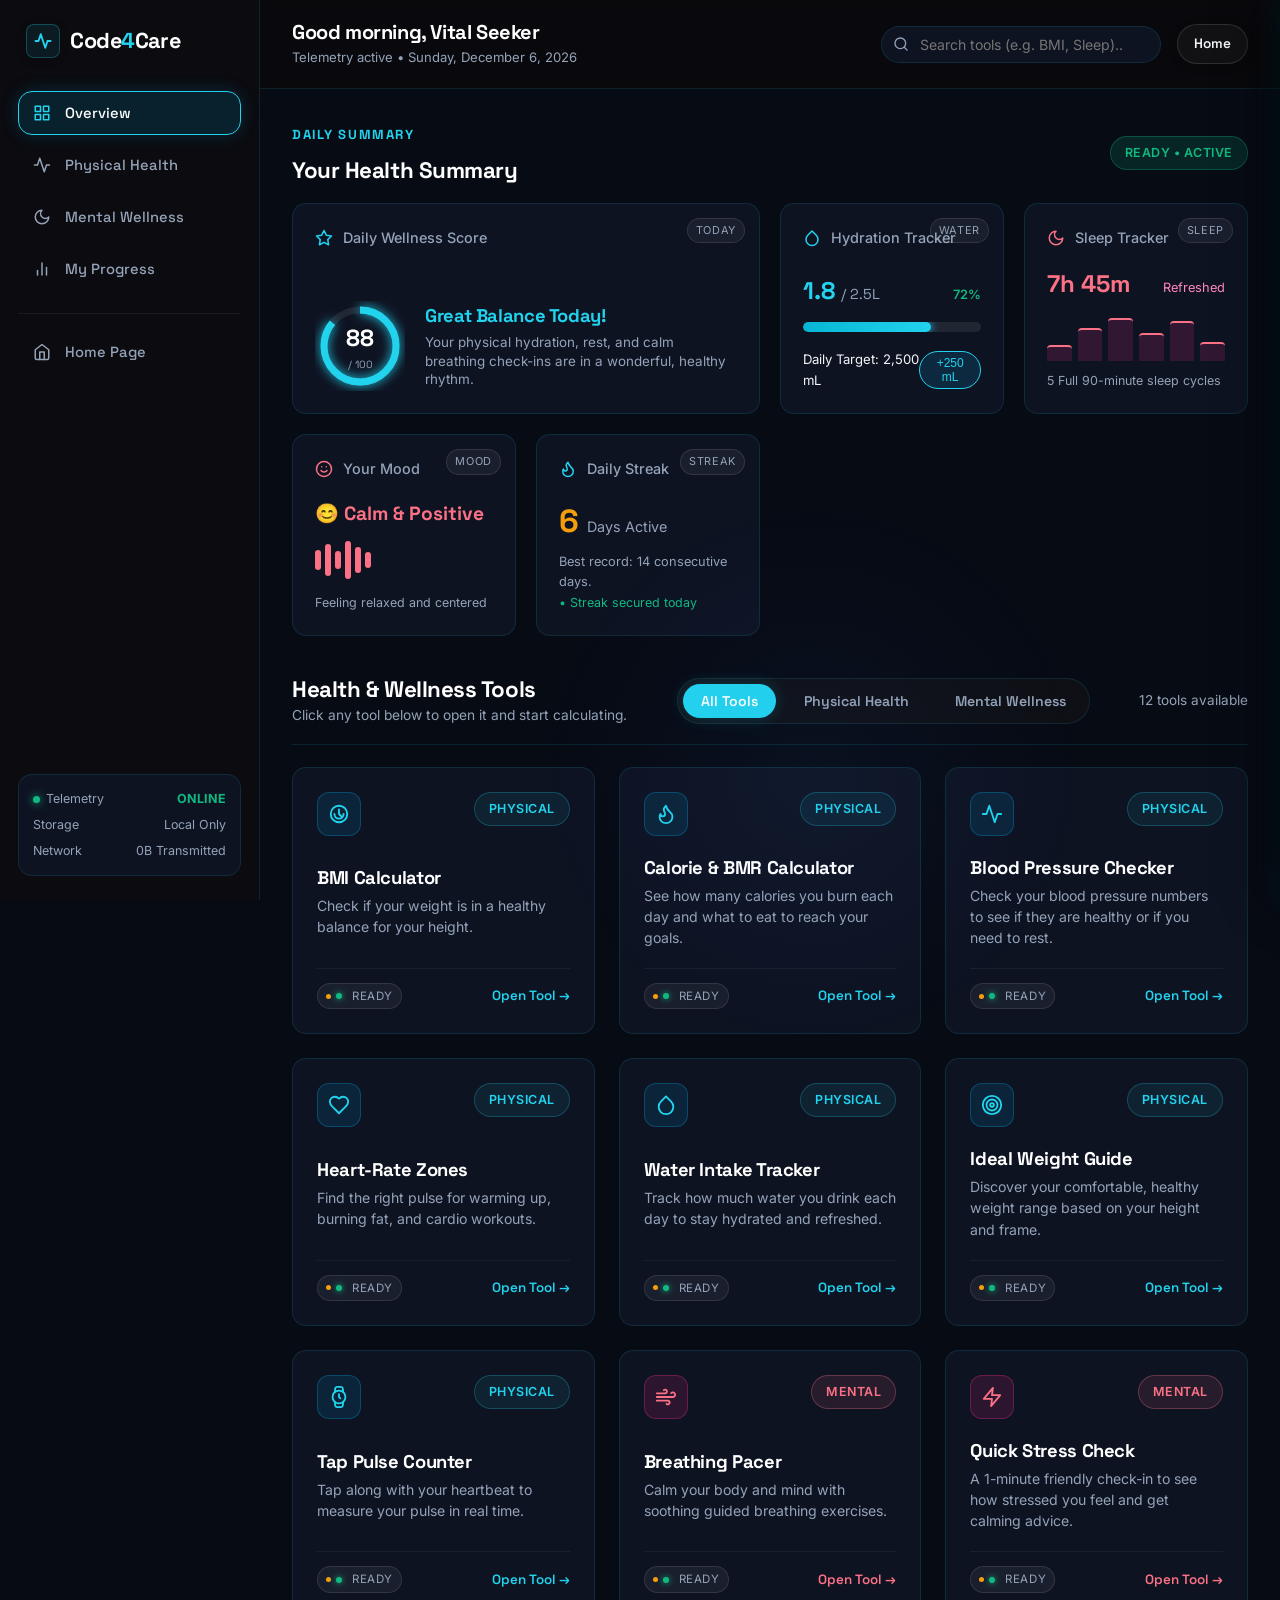
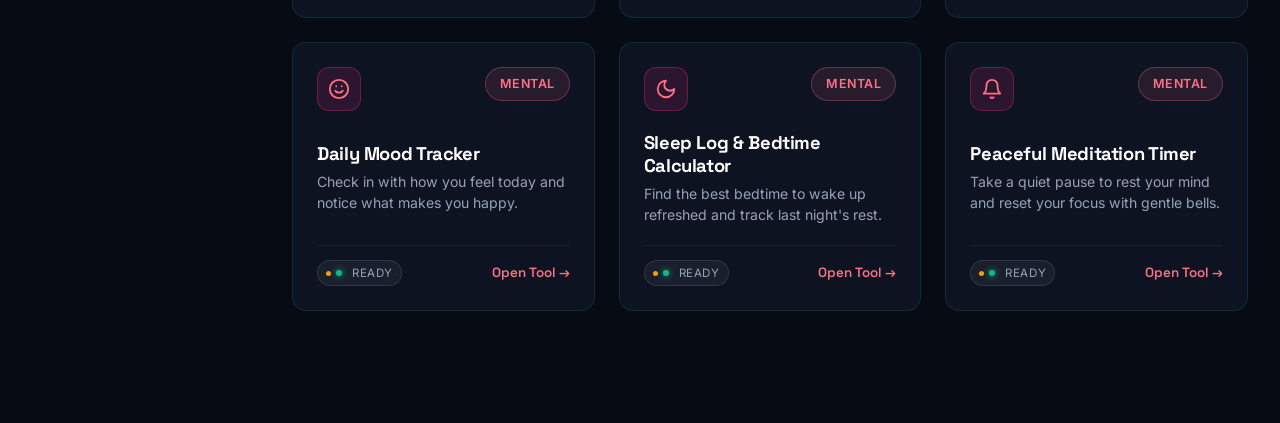
==== commit dad353f6: "update website" ====
--- a/dashboard.html
+++ b/dashboard.html
@@ -14,6 +14,7 @@
   <!-- Core & Dashboard Stylesheets -->
   <link rel="stylesheet" href="css/style.css">
   <link rel="stylesheet" href="css/dashboard.css">
+  <link rel="stylesheet" href="css/tools.css">
 </head>
 <body>
 
@@ -147,27 +148,27 @@
       <div class="dashboard-content">
 
         <!-- ================================================================
-             Bento-Style Overview Grid (Demo Data Widgets)
+             Bento-Style Overview Grid (Daily Summary Widgets)
              ================================================================ -->
         <section class="bento-overview-section" id="overview-section" aria-labelledby="overview-heading">
           <div class="overview-header">
             <div>
-              <span class="section-tag">Telemetry Cockpit</span>
-              <h2 id="overview-heading" style="font-size: 1.4rem;">Vitals &amp; Activity Overview</h2>
-            </div>
-            <span class="badge">Live Stream</span>
+              <span class="section-tag">Daily Summary</span>
+              <h2 id="overview-heading" style="font-size: 1.4rem;">Your Health Summary</h2>
+            </div>
+            <span class="badge badge-green">Ready &bull; Active</span>
           </div>
 
           <div class="bento-grid">
             
             <!-- 1. Wellness Score Ring (Bento Large) -->
             <div class="bento-card bento-card-large">
-              <span class="bento-badge-demo">Demo data</span>
+              <span class="bento-badge-demo">Today</span>
               <div class="bento-title-row">
                 <svg viewBox="0 0 24 24" width="18" height="18" fill="none" stroke="currentColor" stroke-width="2" stroke-linecap="round" stroke-linejoin="round" aria-hidden="true">
                   <path d="M12 2l3.09 6.26L22 9.27l-5 4.87 1.18 6.88L12 17.77l-6.18 3.25L7 14.14 2 9.27l6.91-1.01L12 2z"></path>
                 </svg>
-                <span>Composite Wellness Index</span>
+                <span>Daily Wellness Score</span>
               </div>
 
               <div class="score-widget-inner">
@@ -184,9 +185,9 @@
                 </div>
 
                 <div class="score-stats">
-                  <h4>Optimal Biomarker Balance</h4>
+                  <h4>Great Balance Today!</h4>
                   <p style="font-size: 0.84rem; line-height: 1.4;">
-                    Physical cardio thresholds and autonomic relaxation indices are functioning within target ranges.
+                    Your physical hydration, rest, and calm breathing check-ins are in a wonderful, healthy rhythm.
                   </p>
                 </div>
               </div>
@@ -194,44 +195,44 @@
 
             <!-- 2. Hydration Widget -->
             <div class="bento-card">
-              <span class="bento-badge-demo">Demo data</span>
+              <span class="bento-badge-demo">Water</span>
               <div class="bento-title-row">
                 <svg viewBox="0 0 24 24" width="18" height="18" fill="none" stroke="currentColor" stroke-width="2" stroke-linecap="round" stroke-linejoin="round" aria-hidden="true">
                   <path d="M12 2.69l5.66 5.66a8 8 0 1 1-11.31 0z"/>
                 </svg>
-                <span>Hydration</span>
+                <span>Hydration Tracker</span>
               </div>
 
               <div>
                 <div style="display: flex; align-items: baseline; justify-content: space-between;">
-                  <strong style="font-size: 1.5rem; color: var(--cerulean); font-family: var(--font-heading);">1.8 <span style="font-size: 0.9rem; color: var(--muted); font-weight: normal;">/ 2.5L</span></strong>
-                  <span style="font-size: 0.8rem; color: var(--success); font-weight: 600;">72%</span>
+                  <strong style="font-size: 1.5rem; color: var(--cerulean); font-family: var(--font-heading);" id="overview-water-strong">1.8 <span style="font-size: 0.9rem; color: var(--muted); font-weight: normal;">/ 2.5L</span></strong>
+                  <span style="font-size: 0.8rem; color: var(--success); font-weight: 600;" id="overview-water-pct">72%</span>
                 </div>
                 <div class="hydration-progress-bar">
-                  <div class="hydration-fill" id="hydration-demo-fill"></div>
+                  <div class="hydration-fill" id="hydration-demo-fill" style="width: 72%;"></div>
                 </div>
               </div>
 
               <div class="hydration-footer">
-                <span>Target: 2,500 mL</span>
+                <span>Daily Target: 2,500 mL</span>
                 <button class="btn-mini-add" id="btn-quick-water">+250 mL</button>
               </div>
             </div>
 
             <!-- 3. Sleep Widget -->
             <div class="bento-card mental-theme">
-              <span class="bento-badge-demo">Demo data</span>
+              <span class="bento-badge-demo">Sleep</span>
               <div class="bento-title-row">
                 <svg viewBox="0 0 24 24" width="18" height="18" fill="none" stroke="currentColor" stroke-width="2" stroke-linecap="round" stroke-linejoin="round" aria-hidden="true">
                   <path d="M12 3a6 6 0 0 0 9 9 9 9 0 1 1-9-9Z"/>
                 </svg>
-                <span>Sleep Architecture</span>
+                <span>Sleep Tracker</span>
               </div>
 
               <div>
                 <div style="display: flex; align-items: baseline; justify-content: space-between;">
-                  <strong style="font-size: 1.5rem; color: var(--rose); font-family: var(--font-heading);">7h 45m</strong>
-                  <span style="font-size: 0.8rem; color: #FF85C0;">86% Quality</span>
+                  <strong style="font-size: 1.5rem; color: var(--rose); font-family: var(--font-heading);" id="overview-sleep-strong">7h 45m</strong>
+                  <span style="font-size: 0.8rem; color: #FF85C0;" id="overview-sleep-quality">Refreshed</span>
                 </div>
                 <div class="sleep-bars" aria-hidden="true">
                   <div class="sleep-bar-col" style="height: 35%;"></div>
@@ -244,13 +245,13 @@
               </div>
 
               <div style="font-size: 0.78rem; color: var(--muted);">
-                5 Complete REM/Deep Cycles
+                5 Full 90-minute sleep cycles
               </div>
             </div>
 
             <!-- 4. Mood & Balance -->
             <div class="bento-card mental-theme">
-              <span class="bento-badge-demo">Demo data</span>
+              <span class="bento-badge-demo">Mood</span>
               <div class="bento-title-row">
                 <svg viewBox="0 0 24 24" width="18" height="18" fill="none" stroke="currentColor" stroke-width="2" stroke-linecap="round" stroke-linejoin="round" aria-hidden="true">
                   <circle cx="12" cy="12" r="10"></circle>
@@ -258,12 +259,12 @@
                   <line x1="9" y1="9" x2="9.01" y2="9"></line>
                   <line x1="15" y1="9" x2="15.01" y2="9"></line>
                 </svg>
-                <span>Mood State</span>
+                <span>Your Mood</span>
               </div>
 
               <div>
-                <div style="font-size: 1.2rem; font-weight: 700; color: var(--rose); font-family: var(--font-heading);">
-                  Calm &amp; Focused
+                <div style="font-size: 1.2rem; font-weight: 700; color: var(--rose); font-family: var(--font-heading);" id="overview-mood-strong">
+                  😊 Calm &amp; Positive
                 </div>
                 <div class="mood-waveform" aria-hidden="true">
                   <div class="wave-bar" style="height: 20px;"></div>
@@ -275,19 +276,19 @@
                 </div>
               </div>
 
-              <div style="font-size: 0.78rem; color: var(--muted);">
-                Vagal Tone: Synchronized
+              <div style="font-size: 0.78rem; color: var(--muted);" id="overview-mood-sub">
+                Feeling relaxed and centered
               </div>
             </div>
 
             <!-- 5. Active Streak -->
             <div class="bento-card">
-              <span class="bento-badge-demo">Demo data</span>
+              <span class="bento-badge-demo">Streak</span>
               <div class="bento-title-row">
                 <svg viewBox="0 0 24 24" width="18" height="18" fill="none" stroke="currentColor" stroke-width="2" stroke-linecap="round" stroke-linejoin="round" aria-hidden="true">
                   <path d="M8.5 14.5A2.5 2.5 0 0 0 11 12c0-1.38-.5-2-1-3-1.072-2.143-.224-4.054 2-6 .5 2.5 2 4.9 4 6.5 2 1.6 3 3.5 3 5.5a7 7 0 1 1-14 0c0-1.153.433-2.294 1-3a2.5 2.5 0 0 0 2.5 2.5z"/>
                 </svg>
-                <span>Vitality Streak</span>
+                <span>Daily Streak</span>
               </div>
 
               <div>
@@ -296,7 +297,7 @@
                   <span style="font-size: 0.9rem; color: var(--muted);">Days Active</span>
                 </div>
                 <p style="font-size: 0.8rem; color: var(--muted); margin-top: 4px;">
-                  Personal best: 14 days consecutive tracking.
+                  Best record: 14 consecutive days.
                 </p>
               </div>
 
@@ -316,8 +317,8 @@
           <!-- Filter Tabs & Stats Bar -->
           <div class="tools-filter-toolbar">
             <div>
-              <h2 id="tools-heading" style="font-size: 1.4rem;">Diagnostic &amp; Wellness Tools</h2>
-              <p style="font-size: 0.86rem; color: var(--muted);">Click any tool card to launch its telemetry drawer.</p>
+              <h2 id="tools-heading" style="font-size: 1.4rem;">Health &amp; Wellness Tools</h2>
+              <p style="font-size: 0.86rem; color: var(--muted);">Click any tool below to open it and start calculating.</p>
             </div>
 
             <!-- Category Filter Tabs -->
@@ -463,8 +464,9 @@
 
   </div>
 
-  <!-- Vanilla Scripts (Load data first, then dashboard controller) -->
+  <!-- Vanilla Scripts (Load data first, then tool engines, then dashboard controller) -->
   <script src="js/tools-data.js"></script>
+  <script src="js/tools-impl.js"></script>
   <script src="js/dashboard.js"></script>
 </body>
 </html>
--- a/css/style.css
+++ b/css/style.css
@@ -5,37 +5,55 @@
 
 /* --- CSS Variables / Design Tokens --- */
 :root {
-  /* Color Palette */
-  --jet: #0A0A0C;             /* Main background */
-  --jet-deep: #050507;        /* Darker contrast layer */
-  --surface: #121217;         /* Card / Container surface */
-  --surface-elevated: #1A1A22;/* Hover & active surface */
-  --surface-glass: rgba(18, 18, 23, 0.75); /* Frosted glass */
+  /* Modern Calming Color Palette */
+  --base: #070B14;             /* Base dark canvas */
+  --base-deep: #03060C;        /* Deep background contrast */
+  --surface: #0E1322;          /* Card / Container surface */
+  --surface-elevated: #151D33; /* Elevated surface */
+  --surface-glass: rgba(14, 19, 34, 0.65); /* Frosted glass */
   
-  /* Primary & Accent Neons */
-  --cerulean: #00A7E1;        /* Primary cyan / Physical health */
-  --cerulean-deep: #007BA7;   /* Deeper shade for borders / hover */
-  --cerulean-glow: rgba(0, 167, 225, 0.35);
-  --cerulean-subtle: rgba(0, 167, 225, 0.12);
+  /* Primary Cyan & Accent Blue */
+  --cyan: #22D3EE;             /* Primary modern cyan */
+  --cyan-deep: #06B6D4;        /* Deeper cyan shade */
+  --cyan-glow: rgba(34, 211, 238, 0.22);
+  --cyan-subtle: rgba(34, 211, 238, 0.08);
   
-  --rose: #FF2E93;            /* Neon rose / Mental wellness / Urgent CTAs */
-  --rose-deep: #D01470;       /* Darker rose */
-  --rose-glow: rgba(255, 46, 147, 0.35);
-  --rose-subtle: rgba(255, 46, 147, 0.12);
+  --blue: #3B82F6;             /* Accent vibrant calming blue */
+  --blue-deep: #2563EB;        /* Deeper blue */
+  --blue-glow: rgba(59, 130, 246, 0.22);
+  --blue-subtle: rgba(59, 130, 246, 0.08);
+  
+  /* Single Coral Alert - ONLY for alerts / warnings */
+  --coral-alert: #FB7185;
+  --coral-glow: rgba(251, 113, 133, 0.22);
+  --coral-subtle: rgba(251, 113, 133, 0.08);
   
   /* Status Colors */
-  --success: #00E5A3;         /* Monitor green */
-  --warning: #FFB020;         /* Monitor amber */
+  --success: #10B981;          /* Calming emerald */
+  --warning: #F59E0B;          /* Soft amber */
   
-  /* Typography Colors (WCAG AA Compliant on #0A0A0C) */
-  --text: #F2F4F8;            /* High-contrast crisp body */
+  /* High-Contrast Crisp Typography */
+  --text: #F1F5F9;             /* High-contrast crisp body */
   --text-pure: #FFFFFF;
-  --muted: #8A8FA3;           /* Secondary informative text */
-  --border-subtle: rgba(0, 167, 225, 0.22);
-  --border-strong: rgba(0, 167, 225, 0.5);
+  --muted: #94A3B8;            /* Secondary muted text */
+  --border-glass: rgba(255, 255, 255, 0.08);
+  --border-cyan-glass: rgba(34, 211, 238, 0.16);
+  --border-subtle: rgba(34, 211, 238, 0.12);
+  --border-strong: rgba(34, 211, 238, 0.3);
+
+  /* Backward-Compatible Mappings */
+  --jet: var(--base);
+  --jet-deep: var(--base-deep);
+  --cerulean: var(--cyan);
+  --cerulean-deep: var(--cyan-deep);
+  --cerulean-glow: var(--cyan-glow);
+  --cerulean-subtle: var(--cyan-subtle);
+  --rose: var(--coral-alert);
+  --rose-glow: var(--coral-glow);
+  --rose-subtle: var(--coral-subtle);
 
   /* Fonts */
-  --font-heading: 'Space Grotesk', -apple-system, BlinkMacSystemFont, 'Segoe UI', Roboto, sans-serif;
+  --font-heading: 'Plus Jakarta Sans', 'Space Grotesk', -apple-system, BlinkMacSystemFont, 'Segoe UI', Roboto, sans-serif;
   --font-body: 'Inter', -apple-system, BlinkMacSystemFont, 'Segoe UI', Roboto, sans-serif;
 
   /* Layout & Geometry */
@@ -47,8 +65,8 @@
   --header-height: 72px;
 
   /* Transitions */
-  --transition-fast: 0.18s cubic-bezier(0.16, 1, 0.3, 1);
-  --transition-normal: 0.28s cubic-bezier(0.16, 1, 0.3, 1);
+  --transition-fast: 150ms cubic-bezier(0.16, 1, 0.3, 1);
+  --transition-normal: 200ms cubic-bezier(0.16, 1, 0.3, 1);
 }
 
 /* --- Global Reset & Box Sizing --- */
@@ -66,29 +84,29 @@
 
 body {
   font-family: var(--font-body);
-  background-color: var(--jet);
+  background-color: var(--base);
   color: var(--text);
   line-height: 1.6;
   min-height: 100vh;
   overflow-x: hidden;
   position: relative;
-  /* Medical Monitor Grid Background */
+  /* Soft Ambient Grid */
   background-image: 
-    linear-gradient(to right, rgba(0, 167, 225, 0.035) 1px, transparent 1px),
-    linear-gradient(to bottom, rgba(0, 167, 225, 0.035) 1px, transparent 1px);
+    linear-gradient(to right, rgba(34, 211, 238, 0.025) 1px, transparent 1px),
+    linear-gradient(to bottom, rgba(34, 211, 238, 0.025) 1px, transparent 1px);
   background-size: 36px 36px;
   background-attachment: fixed;
 }
 
-/* Ambient glow orb behind content */
+/* Soft ambient lighting behind content */
 body::before {
   content: '';
   position: fixed;
-  top: -150px;
-  left: 20%;
-  width: 500px;
-  height: 500px;
-  background: radial-gradient(circle, rgba(0, 167, 225, 0.12) 0%, transparent 70%);
+  top: -200px;
+  left: 25%;
+  width: 650px;
+  height: 650px;
+  background: radial-gradient(circle, rgba(34, 211, 238, 0.07) 0%, rgba(59, 130, 246, 0.03) 45%, transparent 70%);
   border-radius: 50%;
   pointer-events: none;
   z-index: 0;
@@ -97,11 +115,11 @@
 body::after {
   content: '';
   position: fixed;
-  bottom: 5%;
-  right: 10%;
-  width: 450px;
-  height: 450px;
-  background: radial-gradient(circle, rgba(255, 46, 147, 0.09) 0%, transparent 70%);
+  bottom: -150px;
+  right: 15%;
+  width: 550px;
+  height: 550px;
+  background: radial-gradient(circle, rgba(59, 130, 246, 0.05) 0%, transparent 70%);
   border-radius: 50%;
   pointer-events: none;
   z-index: 0;
@@ -109,7 +127,7 @@
 
 /* --- Accessible Focus Ring --- */
 :focus-visible {
-  outline: 2px solid var(--cerulean);
+  outline: 2px solid var(--cyan);
   outline-offset: 3px;
 }
 
@@ -131,7 +149,7 @@
 }
 
 .gradient-text {
-  background: linear-gradient(135deg, var(--cerulean) 10%, #68D4FF 45%, var(--rose) 100%);
+  background: linear-gradient(135deg, #22D3EE 0%, #38BDF8 40%, #3B82F6 100%);
   background-clip: text;
   -webkit-background-clip: text;
   -webkit-text-fill-color: transparent;
@@ -139,14 +157,14 @@
 }
 
 .gradient-text-rose {
-  background: linear-gradient(135deg, var(--rose) 0%, #FF85C0 100%);
+  background: linear-gradient(135deg, var(--coral-alert) 0%, #FDA4AF 100%);
   background-clip: text;
   -webkit-background-clip: text;
   -webkit-text-fill-color: transparent;
 }
 
 .gradient-text-cerulean {
-  background: linear-gradient(135deg, var(--cerulean) 0%, #68D4FF 100%);
+  background: linear-gradient(135deg, var(--cyan) 0%, #60A5FA 100%);
   background-clip: text;
   -webkit-background-clip: text;
   -webkit-text-fill-color: transparent;
@@ -176,41 +194,93 @@
   padding: 12px 24px;
   border-radius: var(--radius-full);
   cursor: pointer;
-  transition: all var(--transition-normal);
+  transition: all 200ms cubic-bezier(0.16, 1, 0.3, 1);
   border: 1px solid transparent;
   text-decoration: none;
   white-space: nowrap;
+  position: relative;
+  overflow: hidden;
+}
+
+.btn svg {
+  transition: transform 200ms cubic-bezier(0.16, 1, 0.3, 1);
 }
 
 .btn-primary {
-  background: var(--rose);
+  background: linear-gradient(135deg, var(--cyan) 0%, var(--blue) 100%);
   color: #FFFFFF;
-  box-shadow: 0 0 20px var(--rose-glow);
+  border: 1px solid rgba(255, 255, 255, 0.22);
+  box-shadow: 
+    0 4px 16px rgba(34, 211, 238, 0.25),
+    0 1px 2px rgba(0, 0, 0, 0.25),
+    inset 0 1px 0 rgba(255, 255, 255, 0.35);
+  text-shadow: 0 1px 2px rgba(0, 0, 0, 0.2);
+  transition: all 200ms cubic-bezier(0.16, 1, 0.3, 1);
+}
+
+.btn-primary::before {
+  content: '';
+  position: absolute;
+  top: 0;
+  left: -100%;
+  width: 100%;
+  height: 100%;
+  background: linear-gradient(90deg, transparent, rgba(255, 255, 255, 0.2), transparent);
+  transition: left 0.5s cubic-bezier(0.16, 1, 0.3, 1);
+  pointer-events: none;
 }
 
 .btn-primary:hover {
-  background: #FF4AA3;
-  box-shadow: 0 0 30px rgba(255, 46, 147, 0.6);
+  background: linear-gradient(135deg, #38BDF8 0%, #2563EB 100%);
+  color: #FFFFFF;
+  box-shadow: 
+    0 10px 26px -4px rgba(34, 211, 238, 0.4),
+    0 2px 6px rgba(0, 0, 0, 0.25),
+    inset 0 1px 0 rgba(255, 255, 255, 0.5);
   transform: translateY(-2px);
 }
 
+.btn-primary:hover::before {
+  left: 100%;
+}
+
+.btn-primary:hover svg {
+  transform: translateX(3px);
+}
+
+.btn-primary:active {
+  transform: translateY(0);
+  box-shadow: 
+    0 2px 8px rgba(34, 211, 238, 0.25),
+    inset 0 1px 2px rgba(0, 0, 0, 0.2);
+}
+
 .btn-secondary {
-  background: rgba(0, 167, 225, 0.1);
+  background: rgba(255, 255, 255, 0.04);
+  backdrop-filter: blur(12px);
+  -webkit-backdrop-filter: blur(12px);
   color: var(--text);
-  border: 1px solid var(--cerulean);
-  box-shadow: 0 0 15px rgba(0, 167, 225, 0.15);
+  border: 1px solid rgba(255, 255, 255, 0.12);
+  box-shadow: 0 2px 10px rgba(0, 0, 0, 0.2);
+  transition: all 200ms cubic-bezier(0.16, 1, 0.3, 1);
 }
 
 .btn-secondary:hover {
-  background: rgba(0, 167, 225, 0.2);
+  background: rgba(34, 211, 238, 0.08);
   color: #FFFFFF;
-  box-shadow: 0 0 25px var(--cerulean-glow);
+  border-color: rgba(34, 211, 238, 0.35);
+  box-shadow: 0 8px 24px -4px rgba(34, 211, 238, 0.25);
   transform: translateY(-2px);
+}
+
+.btn-secondary:active {
+  transform: translateY(0);
 }
 
 .btn-ghost {
   background: transparent;
   color: var(--muted);
+  transition: all 200ms cubic-bezier(0.16, 1, 0.3, 1);
 }
 
 .btn-ghost:hover {
@@ -229,56 +299,68 @@
   letter-spacing: 0.04em;
   text-transform: uppercase;
   border-radius: var(--radius-full);
-  background: rgba(0, 167, 225, 0.1);
-  color: var(--cerulean);
-  border: 1px solid rgba(0, 167, 225, 0.3);
-}
-
+  background: rgba(34, 211, 238, 0.08);
+  color: var(--cyan);
+  border: 1px solid rgba(34, 211, 238, 0.24);
+}
+
+.badge-high-contrast {
+  background: rgba(14, 19, 34, 0.75);
+  backdrop-filter: blur(12px);
+  -webkit-backdrop-filter: blur(12px);
+  border: 1px solid rgba(34, 211, 238, 0.24);
+  box-shadow: 0 2px 12px rgba(0, 0, 0, 0.25);
+  color: var(--text);
+}
+
+.badge-coral,
 .badge-rose {
-  background: rgba(255, 46, 147, 0.1);
-  color: var(--rose);
-  border-color: rgba(255, 46, 147, 0.35);
+  background: rgba(251, 113, 133, 0.1);
+  color: var(--coral-alert);
+  border-color: rgba(251, 113, 133, 0.3);
 }
 
 .badge-green {
-  background: rgba(0, 229, 163, 0.1);
+  background: rgba(16, 185, 129, 0.1);
   color: var(--success);
-  border-color: rgba(0, 229, 163, 0.35);
-}
-
-/* Pulsing dot for live status (High Contrast) */
+  border-color: rgba(16, 185, 129, 0.3);
+}
+
+/* Pulsing dot for live status (Pleasant, low-contrast) */
 .pulse-dot {
-  width: 9px;
-  height: 9px;
+  width: 8px;
+  height: 8px;
   border-radius: 50%;
-  background-color: #00F0FF;
-  box-shadow: 0 0 10px #00F0FF, 0 0 18px rgba(0, 240, 255, 0.9);
+  background-color: var(--cyan);
+  box-shadow: 0 0 6px var(--cyan-glow);
   position: relative;
 }
 
 .pulse-dot::after {
   content: '';
   position: absolute;
-  inset: -4px;
+  inset: -3px;
   border-radius: 50%;
-  border: 2px solid #00F0FF;
-  box-shadow: 0 0 8px #00F0FF;
-  animation: pulse-wave 1.6s infinite cubic-bezier(0.2, 0.8, 0.4, 1);
-}
-
-.pulse-dot.rose {
-  background-color: var(--rose);
-  box-shadow: 0 0 10px var(--rose), 0 0 18px rgba(255, 46, 147, 0.9);
-}
-
-.pulse-dot.rose::after {
-  border-color: var(--rose);
-  box-shadow: 0 0 8px var(--rose);
+  border: 1.5px solid rgba(34, 211, 238, 0.45);
+  box-shadow: 0 0 6px rgba(34, 211, 238, 0.2);
+  animation: pulse-wave 2.4s infinite cubic-bezier(0.2, 0.8, 0.4, 1);
+}
+
+.pulse-dot.rose,
+.pulse-dot.coral {
+  background-color: var(--coral-alert);
+  box-shadow: 0 0 6px var(--coral-glow);
+}
+
+.pulse-dot.rose::after,
+.pulse-dot.coral::after {
+  border-color: rgba(251, 113, 133, 0.45);
+  box-shadow: 0 0 6px rgba(251, 113, 133, 0.2);
 }
 
 @keyframes pulse-wave {
-  0% { transform: scale(0.9); opacity: 1; }
-  100% { transform: scale(2.6); opacity: 0; }
+  0% { transform: scale(1); opacity: 0.5; }
+  100% { transform: scale(2.1); opacity: 0; }
 }
 
 /* --- Brand Logo --- */
@@ -294,8 +376,7 @@
 }
 
 .brand-logo .logo-accent {
-  color: var(--rose);
-  text-shadow: 0 0 12px var(--rose-glow);
+  color: var(--cyan);
 }
 
 .brand-icon {
@@ -305,10 +386,10 @@
   width: 34px;
   height: 34px;
   border-radius: 8px;
-  background: rgba(0, 167, 225, 0.12);
-  border: 1px solid var(--cerulean);
-  color: var(--cerulean);
-  box-shadow: 0 0 14px rgba(0, 167, 225, 0.3);
+  background: rgba(34, 211, 238, 0.08);
+  border: 1px solid rgba(34, 211, 238, 0.28);
+  color: var(--cyan);
+  box-shadow: 0 2px 10px rgba(0, 0, 0, 0.2);
 }
 
 .brand-icon svg {
@@ -317,9 +398,9 @@
 
 @keyframes heartbeat {
   0%, 100% { transform: scale(1); }
-  15% { transform: scale(1.18); }
+  15% { transform: scale(1.15); }
   30% { transform: scale(1); }
-  45% { transform: scale(1.12); }
+  45% { transform: scale(1.1); }
   60% { transform: scale(1); }
 }
 
@@ -329,19 +410,19 @@
 .site-header {
   position: sticky;
   top: 0;
-  z-index: 100;
+  z-index: 1000;
   height: var(--header-height);
-  background: rgba(10, 10, 12, 0.82);
-  backdrop-filter: blur(14px);
-  -webkit-backdrop-filter: blur(14px);
-  border-bottom: 1px solid var(--border-subtle);
-  transition: all var(--transition-normal);
+  background: rgba(7, 11, 20, 0.78);
+  backdrop-filter: blur(16px);
+  -webkit-backdrop-filter: blur(16px);
+  border-bottom: 1px solid rgba(255, 255, 255, 0.07);
+  transition: background-color 200ms ease, border-color 200ms ease, box-shadow 200ms ease;
 }
 
 .site-header.scrolled {
-  background: rgba(10, 10, 12, 0.95);
-  box-shadow: 0 10px 30px rgba(0, 0, 0, 0.5);
-  border-bottom-color: rgba(0, 167, 225, 0.35);
+  background: rgba(7, 11, 20, 0.92);
+  box-shadow: 0 10px 30px -10px rgba(0, 0, 0, 0.6);
+  border-bottom-color: rgba(34, 211, 238, 0.18);
 }
 
 .navbar {
@@ -379,9 +460,9 @@
   left: 0;
   width: 0%;
   height: 2px;
-  background: var(--cerulean);
-  box-shadow: 0 0 8px var(--cerulean);
-  transition: width var(--transition-normal);
+  background: linear-gradient(90deg, var(--cyan), var(--blue));
+  box-shadow: 0 0 6px var(--cyan-glow);
+  transition: width 200ms cubic-bezier(0.16, 1, 0.3, 1);
 }
 
 .nav-link:hover::after {
@@ -457,11 +538,11 @@
    ========================================================================== */
 .hero-section {
   position: relative;
-  padding: 80px 0 100px;
+  padding: clamp(90px, 12vh, 140px) 0 clamp(80px, 10vh, 120px);
   overflow: hidden;
 }
 
-/* High-Contrast Glowing ECG Heartbeat Background Line */
+/* Ambient Glowing ECG Pulse Background Line with Edge Mask Fade */
 .ecg-monitor-background {
   position: absolute;
   top: 50%;
@@ -471,27 +552,23 @@
   transform: translateY(-50%);
   pointer-events: none;
   z-index: 0;
-  opacity: 0.95; /* High-contrast full intensity */
-  mask-image: linear-gradient(90deg, transparent 0%, black 8%, black 92%, transparent 100%);
-  -webkit-mask-image: linear-gradient(90deg, transparent 0%, black 8%, black 92%, transparent 100%);
+  opacity: 0.28;
+  mask-image: linear-gradient(90deg, transparent 0%, black 15%, black 85%, transparent 100%);
+  -webkit-mask-image: linear-gradient(90deg, transparent 0%, black 15%, black 85%, transparent 100%);
 }
 
 .ecg-svg {
   width: 200%;
   height: 100%;
-  animation: ecg-sweep 9s linear infinite;
+  animation: ecg-sweep 12s linear infinite;
 }
 
 .ecg-path-high-contrast {
   stroke: url(#ecg-high-contrast-grad);
-  stroke-width: 3.5;
+  stroke-width: 2;
   stroke-linecap: round;
   stroke-linejoin: round;
-  filter: 
-    drop-shadow(0 0 2px #FFFFFF) 
-    drop-shadow(0 0 8px #00F0FF) 
-    drop-shadow(0 0 22px rgba(0, 240, 255, 0.95))
-    drop-shadow(0 0 45px rgba(255, 46, 147, 0.7));
+  filter: drop-shadow(0 0 6px rgba(34, 211, 238, 0.3));
 }
 
 @keyframes ecg-sweep {
@@ -499,7 +576,7 @@
   100% { transform: translateX(-50%); }
 }
 
-/* Centered Hero Layout (3D model box removed) */
+/* Centered Hero Layout */
 .hero-container {
   display: flex;
   justify-content: center;
@@ -512,17 +589,60 @@
   flex-direction: column;
   align-items: center;
   text-align: center;
-  max-width: 860px;
+  max-width: 880px;
   margin: 0 auto;
-  gap: 22px;
+  gap: 26px;
+}
+
+/* Fade-In-Up Hero Animations */
+@keyframes hero-fade-in-up {
+  from {
+    opacity: 0;
+    transform: translateY(20px);
+  }
+  to {
+    opacity: 1;
+    transform: translateY(0);
+  }
+}
+
+.hero-content-centered > .badge {
+  animation: hero-fade-in-up 0.65s cubic-bezier(0.16, 1, 0.3, 1) both;
+  animation-delay: 0.05s;
+}
+
+.hero-content-centered > .hero-title {
+  animation: hero-fade-in-up 0.7s cubic-bezier(0.16, 1, 0.3, 1) both;
+  animation-delay: 0.15s;
+}
+
+.hero-content-centered > .hero-subtitle {
+  animation: hero-fade-in-up 0.7s cubic-bezier(0.16, 1, 0.3, 1) both;
+  animation-delay: 0.25s;
+}
+
+.hero-content-centered > .hero-buttons {
+  animation: hero-fade-in-up 0.75s cubic-bezier(0.16, 1, 0.3, 1) both;
+  animation-delay: 0.35s;
+}
+
+.hero-content-centered > .hero-vitals-monitor {
+  animation: hero-fade-in-up 0.8s cubic-bezier(0.16, 1, 0.3, 1) both;
+  animation-delay: 0.45s;
+}
+
+.hero-content-centered > .hero-telemetry-strip {
+  animation: hero-fade-in-up 0.8s cubic-bezier(0.16, 1, 0.3, 1) both;
+  animation-delay: 0.55s;
 }
 
 .hero-title {
-  font-size: clamp(2.4rem, 4.4vw, 4rem);
+  font-size: clamp(2.5rem, 6vw, 4.5rem);
   font-weight: 800;
-  line-height: 1.12;
-  letter-spacing: -0.03em;
+  line-height: 1.08;
+  letter-spacing: -0.035em;
   text-align: center;
+  margin: 0;
 }
 
 .hero-subtitle {
@@ -531,6 +651,7 @@
   max-width: 660px;
   line-height: 1.65;
   text-align: center;
+  margin: 0;
 }
 
 .hero-buttons {
@@ -541,19 +662,32 @@
   margin-top: 4px;
 }
 
-/* High-Contrast Live Vitals Monitor Cockpit Strip */
+#hero-dashboard-btn {
+  padding: 14px 28px;
+  font-size: 0.98rem;
+}
+
+#hero-explore-btn {
+  padding: 14px 26px;
+  font-size: 0.98rem;
+}
+
+/* Glassmorphism Live Vitals Monitor Card */
 .hero-vitals-monitor {
   width: 100%;
   max-width: 720px;
-  background: rgba(12, 12, 18, 0.92);
-  border: 1px solid rgba(0, 240, 255, 0.45);
+  background: rgba(14, 19, 34, 0.65);
+  backdrop-filter: blur(16px);
+  -webkit-backdrop-filter: blur(16px);
+  border: 1px solid rgba(255, 255, 255, 0.08);
+  border-top: 1px solid rgba(255, 255, 255, 0.14);
   border-radius: var(--radius-lg);
-  padding: 18px 22px;
+  padding: 20px 24px;
   margin-top: 14px;
   box-shadow: 
-    0 0 35px rgba(0, 240, 255, 0.22),
-    0 15px 35px rgba(0, 0, 0, 0.85),
-    inset 0 0 25px rgba(0, 240, 255, 0.06);
+    0 20px 45px -15px rgba(0, 0, 0, 0.65),
+    0 0 30px rgba(34, 211, 238, 0.05),
+    inset 0 1px 0 rgba(255, 255, 255, 0.1);
   position: relative;
   overflow: hidden;
 }
@@ -565,8 +699,8 @@
   left: 0;
   right: 0;
   height: 2px;
-  background: linear-gradient(90deg, transparent, #00F0FF, #FF2E93, transparent);
-  box-shadow: 0 0 12px #00F0FF;
+  background: linear-gradient(90deg, transparent 0%, rgba(34, 211, 238, 0.7) 45%, rgba(59, 130, 246, 0.7) 75%, transparent 100%);
+  box-shadow: 0 0 10px rgba(34, 211, 238, 0.2);
 }
 
 .monitor-vitals-header {
@@ -574,8 +708,8 @@
   align-items: center;
   justify-content: space-between;
   margin-bottom: 12px;
-  padding-bottom: 10px;
-  border-bottom: 1px solid rgba(0, 240, 255, 0.15);
+  padding-bottom: 12px;
+  border-bottom: 1px solid rgba(255, 255, 255, 0.06);
   flex-wrap: wrap;
   gap: 12px;
 }
@@ -584,7 +718,7 @@
   display: flex;
   flex-direction: column;
   align-items: flex-start;
-  gap: 2px;
+  gap: 3px;
   text-align: left;
 }
 
@@ -606,31 +740,38 @@
 }
 
 .neon-cyan {
-  color: #00F0FF;
-  text-shadow: 0 0 10px rgba(0, 240, 255, 0.8);
+  color: var(--cyan);
+  text-shadow: 0 0 8px rgba(34, 211, 238, 0.35);
 }
 
 .neon-green {
-  color: #00FFB2;
-  text-shadow: 0 0 10px rgba(0, 255, 178, 0.7);
-}
-
-.neon-pink {
-  color: #FF2E93;
-  text-shadow: 0 0 10px rgba(255, 46, 147, 0.7);
+  color: var(--success);
+  text-shadow: 0 0 8px rgba(16, 185, 129, 0.35);
+}
+
+.neon-blue {
+  color: var(--blue);
+  text-shadow: 0 0 8px rgba(59, 130, 246, 0.35);
+}
+
+/* Coral is strictly for alerts */
+.neon-pink,
+.neon-coral {
+  color: var(--coral-alert);
+  text-shadow: 0 0 8px var(--coral-glow);
 }
 
 .heart-pulse-icon {
-  color: #FF2E93;
-  animation: heart-thump 1.1s infinite cubic-bezier(0.21, 0.61, 0.35, 1);
-  filter: drop-shadow(0 0 8px #FF2E93);
+  color: var(--cyan);
+  animation: heart-thump 1.4s infinite cubic-bezier(0.21, 0.61, 0.35, 1);
+  filter: drop-shadow(0 0 4px rgba(34, 211, 238, 0.35));
 }
 
 @keyframes heart-thump {
   0%, 100% { transform: scale(1); }
-  15% { transform: scale(1.35); }
+  15% { transform: scale(1.15); }
   30% { transform: scale(1); }
-  45% { transform: scale(1.2); }
+  45% { transform: scale(1.08); }
   60% { transform: scale(1); }
 }
 
@@ -639,8 +780,8 @@
   position: relative;
   width: 100%;
   height: 80px;
-  background: #05070B;
-  border: 1px solid rgba(0, 240, 255, 0.3);
+  background: rgba(7, 11, 20, 0.75);
+  border: 1px solid rgba(255, 255, 255, 0.06);
   border-radius: var(--radius-sm);
   overflow: hidden;
 }
@@ -649,8 +790,8 @@
   position: absolute;
   inset: 0;
   background-image: 
-    linear-gradient(to right, rgba(0, 240, 255, 0.1) 1px, transparent 1px),
-    linear-gradient(to bottom, rgba(0, 240, 255, 0.1) 1px, transparent 1px);
+    linear-gradient(to right, rgba(34, 211, 238, 0.05) 1px, transparent 1px),
+    linear-gradient(to bottom, rgba(34, 211, 238, 0.05) 1px, transparent 1px);
   background-size: 18px 18px;
   pointer-events: none;
 }
@@ -660,8 +801,8 @@
   top: 0;
   bottom: 0;
   width: 45px;
-  background: linear-gradient(90deg, transparent 0%, rgba(0, 240, 255, 0.4) 85%, #FFFFFF 100%);
-  filter: drop-shadow(0 0 10px #00F0FF);
+  background: linear-gradient(90deg, transparent 0%, rgba(34, 211, 238, 0.25) 85%, #FFFFFF 100%);
+  filter: drop-shadow(0 0 8px rgba(34, 211, 238, 0.35));
   animation: beam-sweep 2.6s linear infinite;
   z-index: 2;
   pointer-events: none;
@@ -680,14 +821,11 @@
 }
 
 .oscilloscope-path {
-  stroke: #00F0FF;
-  stroke-width: 3;
+  stroke: var(--cyan);
+  stroke-width: 2;
   stroke-linecap: round;
   stroke-linejoin: round;
-  filter: 
-    drop-shadow(0 0 2px #FFFFFF) 
-    drop-shadow(0 0 6px #00F0FF) 
-    drop-shadow(0 0 16px rgba(0, 240, 255, 0.95));
+  filter: drop-shadow(0 0 4px rgba(34, 211, 238, 0.4));
 }
 
 .hero-telemetry-strip {
@@ -695,13 +833,16 @@
   align-items: center;
   justify-content: center;
   gap: 16px;
-  padding: 12px 20px;
-  background: rgba(18, 18, 23, 0.7);
-  border: 1px solid var(--border-subtle);
+  padding: 12px 22px;
+  background: rgba(14, 19, 34, 0.55);
+  backdrop-filter: blur(12px);
+  -webkit-backdrop-filter: blur(12px);
+  border: 1px solid rgba(255, 255, 255, 0.06);
   border-radius: var(--radius-md);
-  margin-top: 14px;
+  margin-top: 10px;
   font-size: 0.82rem;
   color: var(--muted);
+  box-shadow: 0 4px 16px rgba(0, 0, 0, 0.25);
 }
 
 .hero-telemetry-item {
@@ -1019,7 +1160,7 @@
 }
 
 .cta-box {
-  background: linear-gradient(135deg, rgba(0, 167, 225, 0.12) 0%, rgba(255, 46, 147, 0.12) 100%), var(--surface);
+  background: linear-gradient(135deg, rgba(0, 198, 255, 0.12) 0%, rgba(0, 114, 255, 0.08) 100%), var(--surface);
   border: 1px solid var(--border-strong);
   border-radius: var(--radius-lg);
   padding: 60px 40px;
@@ -1167,7 +1308,38 @@
     text-align: center;
   }
   .hero-section {
-    padding: 50px 0 70px;
+    padding: 75px 0 65px;
+  }
+  .hero-buttons {
+    width: 100%;
+    flex-direction: column;
+    align-items: stretch;
+    gap: 12px;
+  }
+  #hero-dashboard-btn,
+  #hero-explore-btn {
+    width: 100%;
+  }
+  .monitor-vitals-header {
+    display: grid;
+    grid-template-columns: repeat(3, 1fr);
+    gap: 8px;
+    text-align: center;
+  }
+  .monitor-stat {
+    align-items: center;
+  }
+  .hero-telemetry-strip {
+    flex-wrap: wrap;
+    gap: 10px;
+    padding: 10px 14px;
+  }
+}
+
+@media (max-width: 480px) {
+  .monitor-vitals-header {
+    grid-template-columns: 1fr;
+    gap: 10px;
   }
 }
 
@@ -1179,4 +1351,13 @@
     transition-duration: 0.01ms !important;
     scroll-behavior: auto !important;
   }
-}
+  .hero-content-centered > *,
+  .ecg-svg,
+  .oscilloscope-sweep-beam,
+  .heart-pulse-icon,
+  .pulse-dot::after {
+    animation: none !important;
+    opacity: 1 !important;
+    transform: none !important;
+  }
+}
--- a/css/tools.css
+++ b/css/tools.css
@@ -0,0 +1,776 @@
+/* ==========================================================================
+   Code4Care - Interactive Tools Styling (css/tools.css)
+   Clean, simple, friendly, and delightfully animated interfaces for all 12 tools
+   ========================================================================== */
+
+/* --- Tool Container & General Card Elements --- */
+.tool-ui-container {
+  display: flex;
+  flex-direction: column;
+  gap: 20px;
+  animation: tool-fade-in 0.3s ease-out;
+}
+
+@keyframes tool-fade-in {
+  from { opacity: 0; transform: translateY(8px); }
+  to { opacity: 1; transform: translateY(0); }
+}
+
+.tool-section {
+  background: rgba(18, 18, 24, 0.75);
+  border: 1px solid rgba(255, 255, 255, 0.08);
+  border-radius: var(--radius-md, 14px);
+  padding: 18px;
+  display: flex;
+  flex-direction: column;
+  gap: 14px;
+}
+
+.tool-label {
+  font-size: 0.88rem;
+  font-weight: 600;
+  color: var(--text-pure, #FFFFFF);
+  display: flex;
+  align-items: center;
+  justify-content: space-between;
+}
+
+.tool-hint {
+  font-size: 0.78rem;
+  color: var(--muted, #94A3B8);
+  font-weight: 400;
+}
+
+/* --- Segmented Controls & Button Toggles --- */
+.segmented-control {
+  display: flex;
+  background: rgba(10, 10, 14, 0.8);
+  border: 1px solid rgba(255, 255, 255, 0.08);
+  border-radius: 10px;
+  padding: 4px;
+  gap: 4px;
+}
+
+.segmented-btn {
+  flex: 1;
+  background: transparent;
+  border: none;
+  color: var(--muted, #94A3B8);
+  font-size: 0.84rem;
+  font-weight: 600;
+  padding: 8px 12px;
+  border-radius: 8px;
+  cursor: pointer;
+  transition: all 0.2s ease;
+  text-align: center;
+}
+
+.segmented-btn:hover {
+  color: #FFFFFF;
+}
+
+.segmented-btn.active {
+  background: var(--cerulean, #00A7E1);
+  color: #FFFFFF;
+  box-shadow: 0 2px 10px rgba(0, 167, 225, 0.35);
+}
+
+.mental-theme .segmented-btn.active {
+  background: var(--rose, #FF2E93);
+  box-shadow: 0 2px 10px rgba(255, 46, 147, 0.35);
+}
+
+/* --- Inputs and Sliders --- */
+.tool-input-row {
+  display: flex;
+  gap: 12px;
+  align-items: center;
+}
+
+.tool-input-group {
+  flex: 1;
+  display: flex;
+  flex-direction: column;
+  gap: 6px;
+}
+
+.tool-input {
+  background: rgba(10, 10, 15, 0.85);
+  border: 1px solid rgba(255, 255, 255, 0.12);
+  border-radius: 10px;
+  color: #FFFFFF;
+  font-family: inherit;
+  font-size: 1rem;
+  font-weight: 600;
+  padding: 10px 14px;
+  outline: none;
+  transition: border-color 0.2s, box-shadow 0.2s;
+  width: 100%;
+}
+
+.tool-input:focus {
+  border-color: var(--cerulean, #00A7E1);
+  box-shadow: 0 0 12px rgba(0, 167, 225, 0.25);
+}
+
+.mental-theme .tool-input:focus {
+  border-color: var(--rose, #FF2E93);
+  box-shadow: 0 0 12px rgba(255, 46, 147, 0.25);
+}
+
+/* Range Slider */
+.tool-range {
+  -webkit-appearance: none;
+  appearance: none;
+  width: 100%;
+  height: 6px;
+  background: rgba(255, 255, 255, 0.1);
+  border-radius: 3px;
+  outline: none;
+  margin: 10px 0;
+  cursor: pointer;
+}
+
+.tool-range::-webkit-slider-thumb {
+  -webkit-appearance: none;
+  appearance: none;
+  width: 18px;
+  height: 18px;
+  border-radius: 50%;
+  background: var(--cerulean, #00A7E1);
+  cursor: pointer;
+  box-shadow: 0 0 10px var(--cerulean, #00A7E1);
+  transition: transform 0.15s ease;
+}
+
+.tool-range::-webkit-slider-thumb:hover {
+  transform: scale(1.2);
+}
+
+.mental-theme .tool-range::-webkit-slider-thumb {
+  background: var(--rose, #FF2E93);
+  box-shadow: 0 0 10px var(--rose, #FF2E93);
+}
+
+/* --- Action Buttons --- */
+.tool-calc-btn {
+  background: linear-gradient(135deg, #00A7E1 0%, #0077B6 100%);
+  border: none;
+  color: #FFFFFF;
+  font-family: var(--font-heading, inherit);
+  font-size: 0.95rem;
+  font-weight: 700;
+  padding: 12px 20px;
+  border-radius: 12px;
+  cursor: pointer;
+  transition: all 0.25s cubic-bezier(0.2, 0.8, 0.2, 1);
+  display: flex;
+  align-items: center;
+  justify-content: center;
+  gap: 8px;
+  box-shadow: 0 4px 15px rgba(0, 167, 225, 0.3);
+}
+
+.tool-calc-btn:hover {
+  transform: translateY(-2px);
+  box-shadow: 0 6px 20px rgba(0, 167, 225, 0.45);
+}
+
+.tool-calc-btn:active {
+  transform: translateY(0);
+}
+
+.mental-theme .tool-calc-btn {
+  background: linear-gradient(135deg, #FF2E93 0%, #D81159 100%);
+  box-shadow: 0 4px 15px rgba(255, 46, 147, 0.3);
+}
+
+.mental-theme .tool-calc-btn:hover {
+  box-shadow: 0 6px 20px rgba(255, 46, 147, 0.45);
+}
+
+/* Secondary Button */
+.tool-secondary-btn {
+  background: rgba(255, 255, 255, 0.06);
+  border: 1px solid rgba(255, 255, 255, 0.12);
+  color: var(--text-pure, #FFFFFF);
+  font-size: 0.88rem;
+  font-weight: 600;
+  padding: 10px 16px;
+  border-radius: 10px;
+  cursor: pointer;
+  transition: all 0.2s ease;
+  display: inline-flex;
+  align-items: center;
+  justify-content: center;
+  gap: 6px;
+}
+
+.tool-secondary-btn:hover {
+  background: rgba(255, 255, 255, 0.12);
+  border-color: rgba(255, 255, 255, 0.2);
+}
+
+/* --- Results Panel --- */
+.tool-result-box {
+  background: rgba(14, 20, 32, 0.85);
+  border: 1px solid rgba(0, 167, 225, 0.3);
+  border-radius: var(--radius-md, 14px);
+  padding: 20px;
+  display: flex;
+  flex-direction: column;
+  gap: 12px;
+  animation: pop-result 0.3s cubic-bezier(0.175, 0.885, 0.32, 1.275);
+  box-shadow: 0 8px 24px rgba(0, 0, 0, 0.3);
+}
+
+.mental-theme .tool-result-box {
+  background: rgba(28, 14, 24, 0.85);
+  border-color: rgba(255, 46, 147, 0.3);
+}
+
+@keyframes pop-result {
+  0% { transform: scale(0.96); opacity: 0; }
+  100% { transform: scale(1); opacity: 1; }
+}
+
+.tool-result-header {
+  display: flex;
+  align-items: baseline;
+  justify-content: space-between;
+}
+
+.tool-result-number {
+  font-size: 2.2rem;
+  font-weight: 800;
+  color: #FFFFFF;
+  line-height: 1;
+}
+
+.tool-result-unit {
+  font-size: 0.9rem;
+  font-weight: 400;
+  color: var(--muted, #94A3B8);
+  margin-left: 4px;
+}
+
+.tool-result-badge {
+  display: inline-flex;
+  align-items: center;
+  gap: 6px;
+  font-size: 0.8rem;
+  font-weight: 700;
+  padding: 5px 12px;
+  border-radius: 20px;
+  text-transform: uppercase;
+  letter-spacing: 0.04em;
+}
+
+.badge-green {
+  background: rgba(16, 185, 129, 0.15);
+  color: #10B981;
+  border: 1px solid rgba(16, 185, 129, 0.3);
+}
+
+.badge-yellow {
+  background: rgba(245, 158, 11, 0.15);
+  color: #F59E0B;
+  border: 1px solid rgba(245, 158, 11, 0.3);
+}
+
+.badge-orange {
+  background: rgba(249, 115, 22, 0.15);
+  color: #F97316;
+  border: 1px solid rgba(249, 115, 22, 0.3);
+}
+
+.badge-blue {
+  background: rgba(59, 130, 246, 0.15);
+  color: #3B82F6;
+  border: 1px solid rgba(59, 130, 246, 0.3);
+}
+
+.badge-coral {
+  background: rgba(239, 68, 68, 0.15);
+  color: #EF4444;
+  border: 1px solid rgba(239, 68, 68, 0.3);
+}
+
+.tool-result-desc {
+  font-size: 0.9rem;
+  color: #E2E8F0;
+  line-height: 1.5;
+}
+
+/* --- BMI Meter Bar --- */
+.bmi-meter-track {
+  width: 100%;
+  height: 10px;
+  border-radius: 5px;
+  background: linear-gradient(90deg, #3B82F6 0%, #10B981 35%, #F59E0B 70%, #EF4444 100%);
+  position: relative;
+  margin: 16px 0 8px;
+}
+
+.bmi-meter-needle {
+  position: absolute;
+  top: -4px;
+  width: 18px;
+  height: 18px;
+  background: #FFFFFF;
+  border: 3px solid #0E1420;
+  border-radius: 50%;
+  transform: translateX(-50%);
+  box-shadow: 0 0 10px #FFFFFF;
+  transition: left 0.5s cubic-bezier(0.34, 1.56, 0.64, 1);
+}
+
+.bmi-meter-labels {
+  display: flex;
+  justify-content: space-between;
+  font-size: 0.72rem;
+  color: var(--muted, #94A3B8);
+}
+
+/* ==========================================================================
+   Tool Specific Animations
+   ========================================================================== */
+
+/* --- 1. Breathing Pacer Circle --- */
+.breather-container {
+  display: flex;
+  flex-direction: column;
+  align-items: center;
+  justify-content: center;
+  padding: 30px 10px;
+  gap: 24px;
+}
+
+.breather-visual-wrapper {
+  position: relative;
+  width: 200px;
+  height: 200px;
+  display: flex;
+  align-items: center;
+  justify-content: center;
+}
+
+.breather-halo {
+  position: absolute;
+  inset: 0;
+  border-radius: 50%;
+  background: radial-gradient(circle, rgba(255, 46, 147, 0.25) 0%, transparent 70%);
+  opacity: 0.5;
+  transition: transform 4s ease-in-out, opacity 4s ease-in-out;
+  transform: scale(0.8);
+}
+
+.breather-circle {
+  width: 130px;
+  height: 130px;
+  border-radius: 50%;
+  background: linear-gradient(135deg, rgba(255, 46, 147, 0.3) 0%, rgba(0, 167, 225, 0.3) 100%);
+  border: 2px solid var(--rose, #FF2E93);
+  box-shadow: 0 0 25px rgba(255, 46, 147, 0.4);
+  display: flex;
+  flex-direction: column;
+  align-items: center;
+  justify-content: center;
+  transition: transform 4s ease-in-out, box-shadow 4s ease-in-out;
+  transform: scale(1);
+  z-index: 2;
+}
+
+.breather-circle.inhale {
+  transform: scale(1.45);
+  box-shadow: 0 0 45px rgba(255, 46, 147, 0.8), 0 0 80px rgba(0, 167, 225, 0.4);
+}
+
+.breather-circle.hold {
+  transform: scale(1.45);
+  box-shadow: 0 0 40px rgba(0, 240, 255, 0.7);
+  border-color: #00F0FF;
+}
+
+.breather-circle.exhale {
+  transform: scale(0.9);
+  box-shadow: 0 0 15px rgba(255, 46, 147, 0.25);
+}
+
+.breather-timer-text {
+  font-size: 2.2rem;
+  font-weight: 800;
+  color: #FFFFFF;
+  line-height: 1;
+}
+
+.breather-prompt-text {
+  font-size: 1.25rem;
+  font-weight: 700;
+  color: #FFFFFF;
+  text-align: center;
+  min-height: 30px;
+  animation: prompt-fade 0.3s ease;
+}
+
+@keyframes prompt-fade {
+  from { opacity: 0; transform: translateY(-4px); }
+  to { opacity: 1; transform: translateY(0); }
+}
+
+/* --- 2. Pulse Counter Heart Button --- */
+.pulse-tap-container {
+  display: flex;
+  flex-direction: column;
+  align-items: center;
+  gap: 20px;
+  padding: 20px 0;
+}
+
+.pulse-heart-btn {
+  width: 140px;
+  height: 140px;
+  border-radius: 50%;
+  background: radial-gradient(circle, rgba(255, 46, 147, 0.25) 0%, rgba(20, 20, 30, 0.8) 80%);
+  border: 2px solid var(--rose, #FF2E93);
+  color: var(--rose, #FF2E93);
+  display: flex;
+  flex-direction: column;
+  align-items: center;
+  justify-content: center;
+  cursor: pointer;
+  position: relative;
+  transition: transform 0.1s ease;
+  user-select: none;
+  -webkit-user-select: none;
+  box-shadow: 0 0 25px rgba(255, 46, 147, 0.3);
+}
+
+.pulse-heart-btn:active,
+.pulse-heart-btn.beating {
+  transform: scale(0.92);
+  box-shadow: 0 0 40px rgba(255, 46, 147, 0.8);
+  border-color: #FFFFFF;
+  color: #FFFFFF;
+}
+
+.pulse-ripple {
+  position: absolute;
+  inset: -10px;
+  border-radius: 50%;
+  border: 2px solid var(--rose, #FF2E93);
+  opacity: 0;
+  pointer-events: none;
+}
+
+.pulse-ripple.active {
+  animation: ripple-wave 0.6s ease-out;
+}
+
+@keyframes ripple-wave {
+  0% { transform: scale(0.9); opacity: 0.9; }
+  100% { transform: scale(1.6); opacity: 0; }
+}
+
+/* --- 3. Water Intake Glass --- */
+.water-glass-wrapper {
+  display: flex;
+  align-items: center;
+  justify-content: center;
+  gap: 30px;
+  padding: 10px 0;
+}
+
+.water-glass {
+  width: 90px;
+  height: 140px;
+  border: 3px solid rgba(0, 167, 225, 0.5);
+  border-top: none;
+  border-radius: 0 0 20px 20px;
+  position: relative;
+  overflow: hidden;
+  background: rgba(10, 20, 35, 0.6);
+  box-shadow: 0 0 20px rgba(0, 167, 225, 0.2);
+}
+
+.water-level {
+  position: absolute;
+  bottom: 0;
+  left: 0;
+  right: 0;
+  height: 0%;
+  background: linear-gradient(180deg, #38BDF8 0%, #0284C7 100%);
+  transition: height 0.6s cubic-bezier(0.34, 1.56, 0.64, 1);
+  box-shadow: 0 -2px 10px rgba(56, 189, 248, 0.5);
+}
+
+.water-bubbles {
+  position: absolute;
+  inset: 0;
+  background-image: radial-gradient(circle, rgba(255, 255, 255, 0.3) 1px, transparent 1px);
+  background-size: 8px 8px;
+  animation: bubbles-rise 2s linear infinite;
+}
+
+@keyframes bubbles-rise {
+  from { transform: translateY(0); }
+  to { transform: translateY(-16px); }
+}
+
+/* --- 4. Mood Tracker Emojis --- */
+.mood-picker-grid {
+  display: grid;
+  grid-template-columns: repeat(5, 1fr);
+  gap: 10px;
+}
+
+.mood-btn {
+  background: rgba(255, 255, 255, 0.04);
+  border: 1px solid rgba(255, 255, 255, 0.08);
+  border-radius: 12px;
+  padding: 12px 6px;
+  display: flex;
+  flex-direction: column;
+  align-items: center;
+  gap: 6px;
+  cursor: pointer;
+  transition: all 0.25s cubic-bezier(0.2, 0.8, 0.2, 1);
+}
+
+.mood-btn .emoji-icon {
+  font-size: 1.8rem;
+  transition: transform 0.25s cubic-bezier(0.34, 1.56, 0.64, 1);
+}
+
+.mood-btn .mood-name {
+  font-size: 0.72rem;
+  font-weight: 600;
+  color: var(--muted, #94A3B8);
+}
+
+.mood-btn:hover {
+  background: rgba(255, 255, 255, 0.08);
+  transform: translateY(-3px);
+}
+
+.mood-btn:hover .emoji-icon {
+  transform: scale(1.25);
+}
+
+.mood-btn.selected {
+  background: rgba(255, 46, 147, 0.16);
+  border-color: var(--rose, #FF2E93);
+  box-shadow: 0 0 16px rgba(255, 46, 147, 0.3);
+  transform: translateY(-4px);
+}
+
+.mood-btn.selected .emoji-icon {
+  transform: scale(1.3) rotate(5deg);
+  animation: emoji-bounce 0.6s infinite alternate;
+}
+
+.mood-btn.selected .mood-name {
+  color: #FFFFFF;
+}
+
+@keyframes emoji-bounce {
+  from { transform: scale(1.3) translateY(0); }
+  to { transform: scale(1.3) translateY(-3px); }
+}
+
+/* Tag Chips */
+.tag-chips-wrapper {
+  display: flex;
+  flex-wrap: wrap;
+  gap: 8px;
+}
+
+.tag-chip {
+  background: rgba(255, 255, 255, 0.05);
+  border: 1px solid rgba(255, 255, 255, 0.1);
+  color: var(--muted, #94A3B8);
+  padding: 5px 12px;
+  border-radius: 16px;
+  font-size: 0.8rem;
+  cursor: pointer;
+  transition: all 0.2s ease;
+}
+
+.tag-chip:hover {
+  color: #FFFFFF;
+  border-color: rgba(255, 255, 255, 0.2);
+}
+
+.tag-chip.active {
+  background: rgba(255, 46, 147, 0.2);
+  border-color: var(--rose, #FF2E93);
+  color: #FFFFFF;
+}
+
+/* --- 5. Meditation Countdown Ring --- */
+.meditation-timer-wrap {
+  display: flex;
+  flex-direction: column;
+  align-items: center;
+  gap: 20px;
+  padding: 20px 0;
+}
+
+.meditation-circle-svg {
+  width: 180px;
+  height: 180px;
+  transform: rotate(-90deg);
+}
+
+.meditation-bg-ring {
+  fill: none;
+  stroke: rgba(255, 255, 255, 0.08);
+  stroke-width: 8;
+}
+
+.meditation-progress-ring {
+  fill: none;
+  stroke: var(--rose, #FF2E93);
+  stroke-width: 8;
+  stroke-linecap: round;
+  stroke-dasharray: 471;
+  stroke-dashoffset: 0;
+  transition: stroke-dashoffset 1s linear;
+  filter: drop-shadow(0 0 6px var(--rose, #FF2E93));
+}
+
+.meditation-center-display {
+  position: absolute;
+  display: flex;
+  flex-direction: column;
+  align-items: center;
+  justify-content: center;
+}
+
+.meditation-time-text {
+  font-size: 2.4rem;
+  font-weight: 800;
+  color: #FFFFFF;
+  font-family: monospace;
+}
+
+.meditation-quote {
+  font-size: 0.88rem;
+  color: var(--muted, #94A3B8);
+  text-align: center;
+  font-style: italic;
+  min-height: 40px;
+  padding: 0 15px;
+}
+
+/* --- 6. Heart-Rate Zones Display --- */
+.zones-stack {
+  display: flex;
+  flex-direction: column;
+  gap: 8px;
+}
+
+.zone-row {
+  background: rgba(255, 255, 255, 0.03);
+  border-left: 4px solid #3B82F6;
+  border-radius: 0 8px 8px 0;
+  padding: 10px 14px;
+  display: flex;
+  align-items: center;
+  justify-content: space-between;
+  transition: transform 0.2s ease, background 0.2s ease;
+}
+
+.zone-row:hover {
+  background: rgba(255, 255, 255, 0.07);
+  transform: translateX(4px);
+}
+
+.zone-info h5 {
+  font-size: 0.88rem;
+  margin-bottom: 2px;
+}
+
+.zone-info p {
+  font-size: 0.75rem;
+  color: var(--muted, #94A3B8);
+}
+
+.zone-bpm {
+  font-weight: 700;
+  font-size: 0.95rem;
+  color: #FFFFFF;
+}
+
+/* --- 7. Quiz Option Cards (Stress Check) --- */
+.quiz-options-group {
+  display: flex;
+  flex-direction: column;
+  gap: 10px;
+}
+
+.quiz-option-btn {
+  background: rgba(255, 255, 255, 0.04);
+  border: 1px solid rgba(255, 255, 255, 0.1);
+  border-radius: 10px;
+  padding: 12px 16px;
+  color: #FFFFFF;
+  font-size: 0.9rem;
+  text-align: left;
+  cursor: pointer;
+  transition: all 0.2s ease;
+  display: flex;
+  align-items: center;
+  justify-content: space-between;
+}
+
+.quiz-option-btn:hover {
+  background: rgba(255, 255, 255, 0.09);
+  border-color: rgba(255, 255, 255, 0.2);
+  transform: translateX(3px);
+}
+
+.quiz-option-btn.selected {
+  background: rgba(255, 46, 147, 0.2);
+  border-color: var(--rose, #FF2E93);
+  box-shadow: 0 0 12px rgba(255, 46, 147, 0.3);
+}
+
+/* --- 8. Bedtime Suggestion Cards --- */
+.bedtime-cards-grid {
+  display: grid;
+  grid-template-columns: repeat(3, 1fr);
+  gap: 10px;
+}
+
+.bedtime-card {
+  background: rgba(255, 255, 255, 0.04);
+  border: 1px solid rgba(255, 255, 255, 0.1);
+  border-radius: 12px;
+  padding: 14px 10px;
+  text-align: center;
+  transition: all 0.2s ease;
+}
+
+.bedtime-card:hover {
+  transform: translateY(-3px);
+  border-color: var(--rose, #FF2E93);
+  box-shadow: 0 4px 14px rgba(255, 46, 147, 0.2);
+}
+
+.bedtime-card.featured {
+  background: rgba(255, 46, 147, 0.14);
+  border-color: var(--rose, #FF2E93);
+}
+
+.bedtime-time {
+  font-size: 1.25rem;
+  font-weight: 800;
+  color: #FFFFFF;
+  margin-bottom: 4px;
+}
+
+.bedtime-cycles {
+  font-size: 0.75rem;
+  color: var(--muted, #94A3B8);
+}
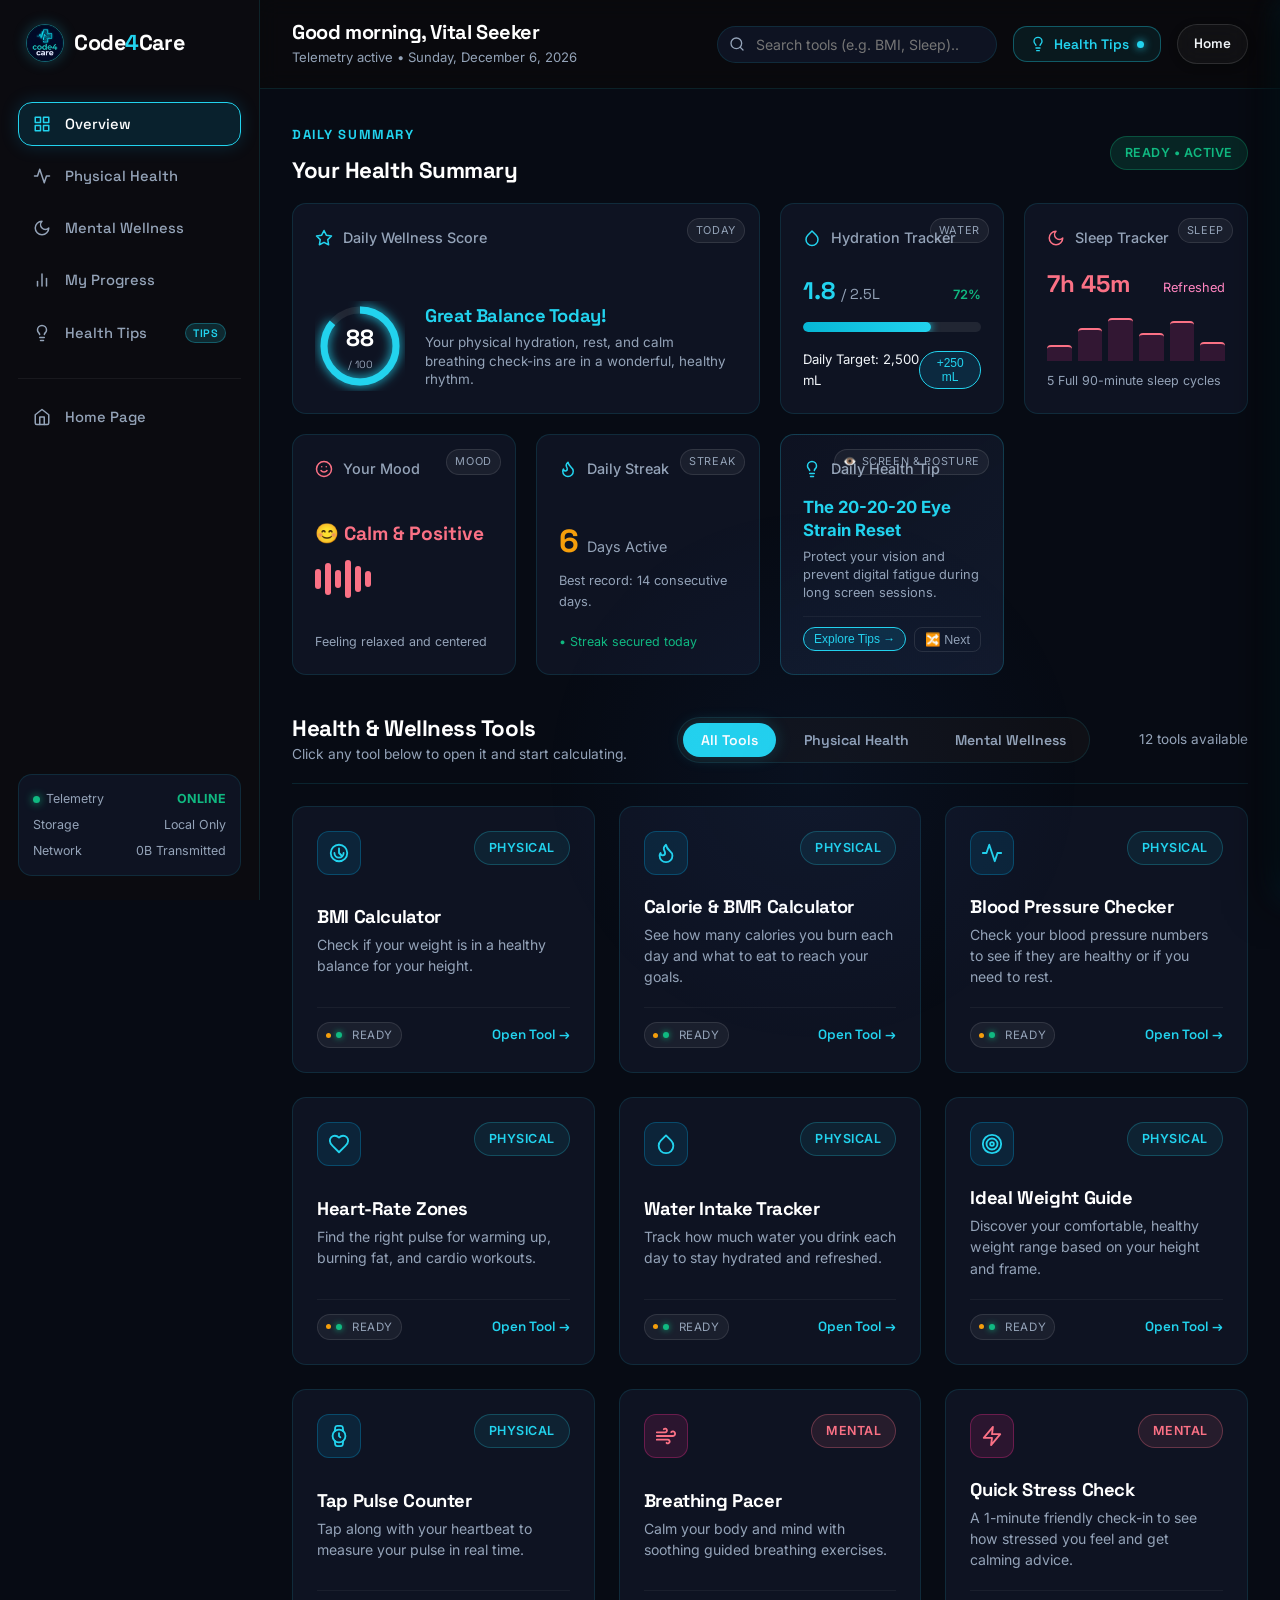
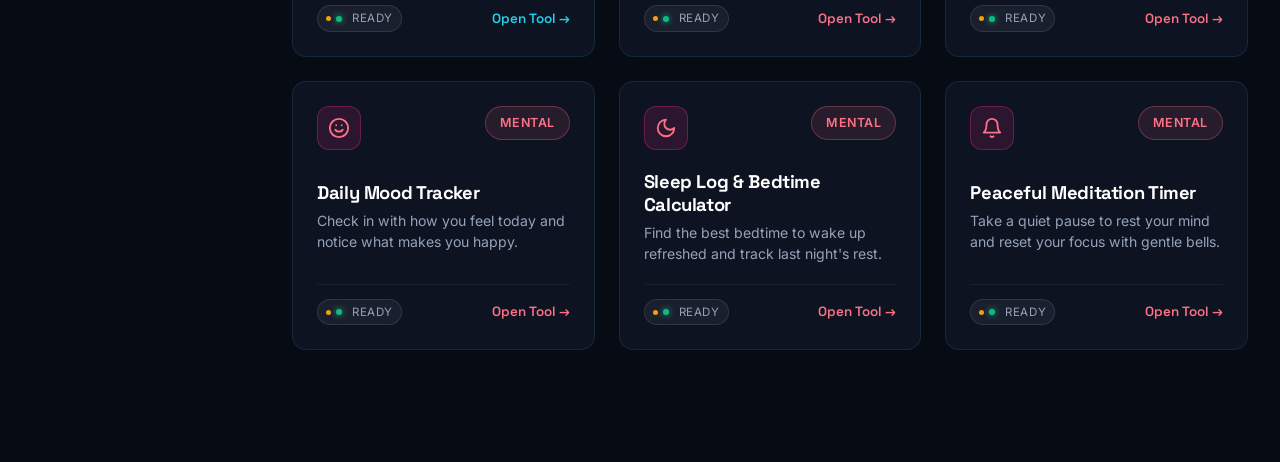
==== commit cec2535a: "update website" ====
--- a/dashboard.html
+++ b/dashboard.html
@@ -5,6 +5,7 @@
   <meta name="viewport" content="width=device-width, initial-scale=1.0">
   <title>Dashboard Cockpit | Code4Care</title>
   <meta name="description" content="Code4Care Vitals Cockpit: unified physical health and mental wellness diagnostic dashboard.">
+  <link rel="icon" type="image/png" href="assets/logo.png">
 
   <!-- Typography: Space Grotesk & Inter -->
   <link rel="preconnect" href="https://fonts.googleapis.com">
@@ -28,11 +29,7 @@
         <!-- Sidebar Brand Logo -->
         <div class="sidebar-brand">
           <a href="index.html" class="brand-logo" aria-label="Code4Care Home">
-            <span class="brand-icon">
-              <svg viewBox="0 0 24 24" width="18" height="18" fill="none" stroke="currentColor" stroke-width="2.5" stroke-linecap="round" stroke-linejoin="round" aria-hidden="true">
-                <polyline points="22 12 18 12 15 21 9 3 6 12 2 12"/>
-              </svg>
-            </span>
+            <img src="assets/logo.png" alt="Code4Care Logo" class="brand-logo-img">
             <span>Code<span class="logo-accent">4</span>Care</span>
           </a>
         </div>
@@ -75,6 +72,17 @@
                   <line x1="6" y1="20" x2="6" y2="14"></line>
                 </svg>
                 <span>My Progress</span>
+              </button>
+            </li>
+            <li class="sidebar-nav-item">
+              <button class="sidebar-link" data-section="tips" id="nav-item-tips">
+                <svg viewBox="0 0 24 24" width="18" height="18" fill="none" stroke="currentColor" stroke-width="2" stroke-linecap="round" stroke-linejoin="round" aria-hidden="true">
+                  <path d="M9 18h6"/>
+                  <path d="M10 22h4"/>
+                  <path d="M15.09 14c.18-.98.65-1.74 1.41-2.5A4.65 4.65 0 0 0 18 8 6 6 0 0 0 6 8c0 1 .23 2.23 1.5 3.5A4.61 4.61 0 0 1 8.91 14"/>
+                </svg>
+                <span>Health Tips</span>
+                <span class="sidebar-tips-pill">Tips</span>
               </button>
             </li>
             <li class="sidebar-nav-item" style="margin-top: 14px; border-top: 1px solid rgba(255, 255, 255, 0.06); padding-top: 14px;">
@@ -137,6 +145,17 @@
             <button class="search-clear-btn" id="search-clear-btn" aria-label="Clear search input">&times;</button>
           </div>
 
+          <!-- Health Tips Quick Launch Button -->
+          <button class="btn btn-tips-quick" id="topbar-tips-btn" aria-label="Open Health Tips &amp; Insights">
+            <svg viewBox="0 0 24 24" width="16" height="16" fill="none" stroke="currentColor" stroke-width="2" stroke-linecap="round" stroke-linejoin="round" aria-hidden="true">
+              <path d="M9 18h6"/>
+              <path d="M10 22h4"/>
+              <path d="M15.09 14c.18-.98.65-1.74 1.41-2.5A4.65 4.65 0 0 0 18 8 6 6 0 0 0 6 8c0 1 .23 2.23 1.5 3.5A4.61 4.61 0 0 1 8.91 14"/>
+            </svg>
+            <span>Health Tips</span>
+            <span class="btn-tips-glow-dot" aria-hidden="true"></span>
+          </button>
+
           <!-- Quick Return to Home Link on Mobile/Tablet -->
           <a href="index.html" class="btn btn-secondary" style="padding: 8px 16px; font-size: 0.85rem;" aria-label="Back to home page">
             <span>Home</span>
@@ -306,6 +325,28 @@
               </div>
             </div>
 
+            <!-- 6. Health Tip of the Day Bento Card -->
+            <div class="bento-card bento-card-tip">
+              <span class="bento-badge-demo" id="bento-tip-badge">💡 Health Tip</span>
+              <div class="bento-title-row">
+                <svg viewBox="0 0 24 24" width="18" height="18" fill="none" stroke="currentColor" stroke-width="2" stroke-linecap="round" stroke-linejoin="round" aria-hidden="true">
+                  <path d="M9 18h6"/><path d="M10 22h4"/>
+                  <path d="M15.09 14c.18-.98.65-1.74 1.41-2.5A4.65 4.65 0 0 0 18 8 6 6 0 0 0 6 8c0 1 .23 2.23 1.5 3.5A4.61 4.61 0 0 1 8.91 14"/>
+                </svg>
+                <span>Daily Health Tip</span>
+              </div>
+
+              <div>
+                <strong style="font-size: 1.05rem; color: var(--cyan); line-height: 1.35; display: block;" id="bento-tip-title">Loading today's vital tip...</strong>
+                <p style="font-size: 0.8rem; color: var(--muted); margin-top: 6px; line-height: 1.4;" id="bento-tip-action">Science-backed guidance for peak performance.</p>
+              </div>
+
+              <div class="bento-tip-footer">
+                <button class="btn-mini-add" id="btn-bento-view-tips">Explore Tips &rarr;</button>
+                <button class="btn-ghost-sm" id="btn-bento-next-tip" title="Shuffle Tip">🔀 Next</button>
+              </div>
+            </div>
+
           </div>
         </section>
 
@@ -385,6 +426,228 @@
               <button class="btn btn-ghost" id="btn-clear-cache" style="color: var(--rose);">Reset Demo Cache</button>
             </div>
           </div>
+        </section>
+
+        <!-- ================================================================
+             Health Tips & Vitals Coach Section (Target for Tips navigation)
+             ================================================================ -->
+        <section class="tips-cockpit-section" id="tips-section" style="display: none;" aria-labelledby="tips-heading">
+          
+          <!-- Tips Section Header & Metrics Bar -->
+          <div class="overview-header tips-cockpit-header">
+            <div>
+              <div class="tips-tag-row">
+                <span class="section-tag" style="background: rgba(34, 211, 238, 0.12); color: var(--cyan); border-color: rgba(34, 211, 238, 0.3);">
+                  Daily Intelligence
+                </span>
+                <span class="badge badge-green">Evidence-Backed</span>
+              </div>
+              <h2 id="tips-heading" class="tips-section-title">Health Tips &amp; Daily Wellness Coach</h2>
+              <p class="tips-section-subtitle">
+                Actionable, science-backed guidance to optimize your daily energy, focus, sleep, and recovery.
+              </p>
+            </div>
+
+            <!-- Health Tips Telemetry Stats Counters -->
+            <div class="tips-telemetry-counters">
+              <div class="tips-stat-badge">
+                <span class="stat-num" id="stat-tips-total">16</span>
+                <span class="stat-lbl">Active Tips</span>
+              </div>
+              <div class="tips-stat-badge">
+                <span class="stat-num stat-saved-num" id="stat-tips-saved">0</span>
+                <span class="stat-lbl">Saved ★</span>
+              </div>
+              <div class="tips-stat-badge">
+                <span class="stat-num stat-done-num" id="stat-tips-done">0</span>
+                <span class="stat-lbl">Done Today ✓</span>
+              </div>
+            </div>
+          </div>
+
+          <!-- Feature Row 1: Spotlight Tip of the Day & 60s Guided Desk Reset -->
+          <div class="tips-spotlight-row">
+            
+            <!-- Left Hero Card: Dynamic Tip of the Day -->
+            <div class="bento-card tip-hero-card" id="tip-hero-card">
+              <div class="tip-card-glow-overlay" aria-hidden="true"></div>
+              <div id="tip-hero-card-content">
+                <!-- Rendered dynamically by js/tips.js -->
+              </div>
+            </div>
+
+            <!-- Right Widget: 60-Second Guided Desk Reset -->
+            <div class="bento-card tip-reset-card">
+              <div class="reset-card-header">
+                <div class="reset-title-group">
+                  <span class="bento-badge-demo" style="background: rgba(34, 211, 238, 0.15); color: var(--cyan);">Desk Relief</span>
+                  <h3 class="reset-card-title">60-Second Desk Reset</h3>
+                </div>
+                <span class="reset-step-pill" id="reset-timer-step-badge">Step 1 of 3: Eye Distance Relax</span>
+              </div>
+
+              <div class="reset-timer-display-area">
+                <!-- Circular Animated SVG Countdown Gauge -->
+                <div class="reset-timer-gauge">
+                  <svg viewBox="0 0 100 100" width="108" height="108" class="reset-gauge-svg">
+                    <circle class="gauge-bg" cx="50" cy="50" r="44" fill="transparent" stroke-width="7"></circle>
+                    <circle class="reset-gauge-progress" id="reset-timer-progress-svg" cx="50" cy="50" r="44" fill="transparent" stroke-width="7"></circle>
+                  </svg>
+                  <div class="reset-gauge-center">
+                    <span class="reset-seconds-number" id="reset-timer-seconds">60s</span>
+                    <small class="reset-seconds-label">Micro-Break</small>
+                  </div>
+                </div>
+
+                <!-- Guided Exercise Prompt -->
+                <div class="reset-instruction-block">
+                  <h4 style="font-size: 0.95rem; margin-bottom: 4px; color: var(--text-pure);">Follow Along:</h4>
+                  <p class="reset-instruction-text" id="reset-timer-instruction">
+                    Look at an object at least 20 feet away (out a window or down the room). Blink slowly and release eye strain.
+                  </p>
+                </div>
+              </div>
+
+              <div class="reset-timer-controls">
+                <button class="btn btn-primary" id="btn-reset-timer-toggle" style="flex: 1;">
+                  <span>Start 60s Reset</span>
+                </button>
+                <button class="btn btn-ghost" id="btn-reset-timer-restart" title="Reset timer">
+                  <svg viewBox="0 0 24 24" width="16" height="16" fill="none" stroke="currentColor" stroke-width="2" stroke-linecap="round" stroke-linejoin="round"><path d="M21.5 2v6h-6M21.34 15.57a10 10 0 1 1-.57-8.38l5.67-5.67"/></svg>
+                </button>
+              </div>
+            </div>
+
+          </div>
+
+          <!-- Feature Row 2: "How Are You Feeling Right Now?" Instant Wellness Advisor -->
+          <div class="bento-card feeling-advisor-card">
+            <div class="feeling-advisor-header">
+              <div>
+                <span class="section-tag" style="background: rgba(251, 113, 133, 0.12); color: var(--rose); border-color: rgba(251, 113, 133, 0.3);">
+                  Adaptive Triage
+                </span>
+                <h3 style="font-size: 1.25rem; margin-top: 4px;">How Are You Feeling Right Now?</h3>
+                <p style="font-size: 0.86rem; color: var(--muted);">
+                  Select your current physical or mental state to receive tailored instant health interventions:
+                </p>
+              </div>
+            </div>
+
+            <!-- Interactive Feeling Chips -->
+            <div class="feeling-chips-container" role="group" aria-label="Feeling Selector">
+              <button class="feeling-chip active" data-feeling="low-energy">
+                <span class="chip-emoji">⚡</span>
+                <span>Low Energy / Sluggish</span>
+              </button>
+              <button class="feeling-chip" data-feeling="stressed">
+                <span class="chip-emoji">🤯</span>
+                <span>Stressed &amp; Overwhelmed</span>
+              </button>
+              <button class="feeling-chip" data-feeling="desk-strain">
+                <span class="chip-emoji">💻</span>
+                <span>Neck / Eye Fatigue</span>
+              </button>
+              <button class="feeling-chip" data-feeling="cant-sleep">
+                <span class="chip-emoji">🥱</span>
+                <span>Trouble Sleeping</span>
+              </button>
+              <button class="feeling-chip" data-feeling="sugar-craving">
+                <span class="chip-emoji">🥪</span>
+                <span>Sugar Craving</span>
+              </button>
+              <button class="feeling-chip" data-feeling="brain-fog">
+                <span class="chip-emoji">🧘</span>
+                <span>Brain Fog / Need Focus</span>
+              </button>
+            </div>
+
+            <!-- Dynamic Advisor Target Box -->
+            <div id="feeling-recommendations-container" class="feeling-recommendations-wrapper">
+              <!-- Rendered dynamically by js/tips.js -->
+            </div>
+          </div>
+
+          <!-- Feature Row 3: Today's Micro-Habits Checklist & Tips Library -->
+          <div class="tips-habits-and-library-row">
+            
+            <!-- Left Widget: Today's Micro-Habits Checklist (15 Daily Habits) -->
+            <div class="bento-card habits-card">
+              <div class="habits-card-header">
+                <div>
+                  <div style="display: flex; align-items: center; gap: 8px; margin-bottom: 4px; flex-wrap: wrap;">
+                    <span class="bento-badge-demo" style="background: rgba(16, 185, 129, 0.15); color: var(--success);">Daily Rhythm</span>
+                    <span class="habit-level-badge badge-starter" id="habits-level-badge">🌱 Daily Rhythm (0/15)</span>
+                  </div>
+                  <h3 style="font-size: 1.18rem; color: var(--text-pure); margin-top: 2px;">Today's Vital Habits</h3>
+                  <p style="font-size: 0.8rem; color: var(--muted);" id="habits-progress-text">0 of 15 habits completed (0%)</p>
+                </div>
+                <div class="habits-header-actions">
+                  <button class="btn-habits-reset" id="btn-habits-reset" title="Reset Today's Habits">&#8635; Reset</button>
+                </div>
+              </div>
+
+              <!-- Habits Progress Bar -->
+              <div class="habits-progress-track">
+                <div class="habits-progress-bar" id="habits-progress-fill" style="width: 0%;"></div>
+              </div>
+
+              <!-- Habit Filter Tabs -->
+              <div class="habit-filter-tabs" role="tablist" aria-label="Habits time filter">
+                <button class="habit-tab active" data-habit-filter="all">All (15)</button>
+                <button class="habit-tab" data-habit-filter="morning">🌅 Morning</button>
+                <button class="habit-tab" data-habit-filter="daytime">☀️ Daytime</button>
+                <button class="habit-tab" data-habit-filter="evening">🌙 Evening</button>
+                <button class="habit-tab" data-habit-filter="pending">⏳ To Do</button>
+              </div>
+
+              <!-- Checkbox List -->
+              <div class="daily-habits-list" id="daily-habits-container">
+                <!-- Rendered dynamically by js/tips.js -->
+              </div>
+            </div>
+
+            <!-- Right Library Container: Search & All Health Tips -->
+            <div class="bento-card tips-library-card">
+              <div class="library-header">
+                <div>
+                  <span class="section-tag">Library</span>
+                  <h3 style="font-size: 1.15rem; margin-top: 4px;">Health Tips Collection</h3>
+                  <p style="font-size: 0.84rem; color: var(--muted);" id="tips-search-count">Showing 16 tips</p>
+                </div>
+
+                <!-- Tips Search Box -->
+                <div class="tips-library-search-wrapper">
+                  <span class="search-icon" aria-hidden="true">
+                    <svg viewBox="0 0 24 24" width="15" height="15" fill="none" stroke="currentColor" stroke-width="2" stroke-linecap="round" stroke-linejoin="round">
+                      <circle cx="11" cy="11" r="8"></circle>
+                      <line x1="21" y1="21" x2="16.65" y2="16.65"></line>
+                    </svg>
+                  </span>
+                  <input type="text" class="tips-search-input" id="tips-search-input" placeholder="Search tips (e.g. caffeine, eye, posture)..." aria-label="Search tips">
+                  <button class="search-clear-btn" id="tips-search-clear" aria-label="Clear tips search">&times;</button>
+                </div>
+              </div>
+
+              <!-- Category Filter Pills -->
+              <div class="tips-category-pills-bar" role="tablist" aria-label="Tips Categories">
+                <button class="tips-filter-pill active" data-tip-category="all">All Tips</button>
+                <button class="tips-filter-pill" data-tip-category="saved">⭐ Saved</button>
+                <button class="tips-filter-pill" data-tip-category="nutrition">💧 Nutrition &amp; Water</button>
+                <button class="tips-filter-pill" data-tip-category="physical">🫀 Physical &amp; Cardio</button>
+                <button class="tips-filter-pill" data-tip-category="mental">🫁 Mental Calm</button>
+                <button class="tips-filter-pill" data-tip-category="sleep">🌙 Sleep &amp; Rest</button>
+                <button class="tips-filter-pill" data-tip-category="posture">💻 Screen &amp; Posture</button>
+              </div>
+
+              <!-- Tips Grid -->
+              <div class="tips-cards-grid" id="tips-cards-grid">
+                <!-- Rendered dynamically by js/tips.js -->
+              </div>
+            </div>
+
+          </div>
+
         </section>
 
       </div>
@@ -410,6 +673,10 @@
         <svg viewBox="0 0 24 24" fill="none" stroke="currentColor" stroke-width="2" stroke-linecap="round" stroke-linejoin="round" aria-hidden="true"><line x1="18" y1="20" x2="18" y2="10"></line><line x1="12" y1="20" x2="12" y2="4"></line><line x1="6" y1="20" x2="6" y2="14"></line></svg>
         <span>Progress</span>
       </button>
+      <button class="mobile-bottom-nav-item" data-section="tips">
+        <svg viewBox="0 0 24 24" fill="none" stroke="currentColor" stroke-width="2" stroke-linecap="round" stroke-linejoin="round" aria-hidden="true"><path d="M9 18h6"/><path d="M10 22h4"/><path d="M15.09 14c.18-.98.65-1.74 1.41-2.5A4.65 4.65 0 0 0 18 8 6 6 0 0 0 6 8c0 1 .23 2.23 1.5 3.5A4.61 4.61 0 0 1 8.91 14"/></svg>
+        <span>Tips</span>
+      </button>
       <a href="index.html" class="mobile-bottom-nav-item" style="text-decoration: none;">
         <svg viewBox="0 0 24 24" fill="none" stroke="currentColor" stroke-width="2" stroke-linecap="round" stroke-linejoin="round" aria-hidden="true"><path d="M3 9l9-7 9 7v11a2 2 0 0 1-2 2H5a2 2 0 0 1-2-2z"></path><polyline points="9 22 9 12 15 12 15 22"></polyline></svg>
         <span>Home</span>
@@ -464,9 +731,10 @@
 
   </div>
 
-  <!-- Vanilla Scripts (Load data first, then tool engines, then dashboard controller) -->
+  <!-- Vanilla Scripts (Load data first, then tool engines, then dashboard controller, then tips engine) -->
   <script src="js/tools-data.js"></script>
   <script src="js/tools-impl.js"></script>
   <script src="js/dashboard.js"></script>
+  <script src="js/tips.js"></script>
 </body>
 </html>
--- a/css/style.css
+++ b/css/style.css
@@ -404,6 +404,90 @@
   60% { transform: scale(1); }
 }
 
+/* --- Code4Care Logo Image Styling --- */
+.brand-logo-img {
+  width: 38px;
+  height: 38px;
+  border-radius: 50%;
+  object-fit: cover;
+  border: 1.5px solid rgba(34, 211, 238, 0.45);
+  box-shadow: 0 0 14px rgba(34, 211, 238, 0.25);
+  transition: transform 0.3s cubic-bezier(0.34, 1.56, 0.64, 1), box-shadow 0.3s ease;
+  flex-shrink: 0;
+}
+
+.brand-logo:hover .brand-logo-img {
+  transform: scale(1.1) rotate(4deg);
+  box-shadow: 0 0 22px rgba(34, 211, 238, 0.55);
+}
+
+/* Hero Centerpiece Floating Logo Badge */
+.hero-brand-badge {
+  display: inline-flex;
+  align-items: center;
+  justify-content: center;
+  position: relative;
+  margin-bottom: 12px;
+  animation: hero-logo-float 3.4s ease-in-out infinite alternate;
+}
+
+.hero-brand-logo-img {
+  width: 82px;
+  height: 82px;
+  border-radius: 50%;
+  object-fit: cover;
+  border: 2px solid rgba(34, 211, 238, 0.55);
+  box-shadow: 
+    0 0 25px rgba(34, 211, 238, 0.35),
+    0 0 50px rgba(0, 114, 255, 0.2),
+    0 10px 30px rgba(0, 0, 0, 0.6);
+  transition: transform 0.3s ease, box-shadow 0.3s ease;
+}
+
+.hero-brand-badge:hover .hero-brand-logo-img {
+  transform: scale(1.08);
+  box-shadow: 0 0 35px rgba(34, 211, 238, 0.65);
+}
+
+@keyframes hero-logo-float {
+  0% { transform: translateY(0); }
+  100% { transform: translateY(-7px); }
+}
+
+/* CTA Box Logo Placement */
+.cta-logo-wrap {
+  display: flex;
+  align-items: center;
+  justify-content: center;
+  margin-bottom: 14px;
+}
+
+.cta-logo-img {
+  width: 58px;
+  height: 58px;
+  border-radius: 50%;
+  object-fit: cover;
+  border: 2px solid rgba(34, 211, 238, 0.45);
+  box-shadow: 0 0 20px rgba(34, 211, 238, 0.35);
+  animation: cta-logo-pulse 3s infinite ease-in-out;
+}
+
+@keyframes cta-logo-pulse {
+  0%, 100% { transform: scale(1); box-shadow: 0 0 16px rgba(34, 211, 238, 0.3); }
+  50% { transform: scale(1.06); box-shadow: 0 0 28px rgba(34, 211, 238, 0.6); }
+}
+
+/* Footer Logo */
+.footer-logo-img {
+  width: 34px;
+  height: 34px;
+  border-radius: 50%;
+  object-fit: cover;
+  border: 1px solid rgba(34, 211, 238, 0.35);
+  box-shadow: 0 0 10px rgba(34, 211, 238, 0.2);
+  flex-shrink: 0;
+}
+
 /* ==========================================================================
    Header & Sticky Navigation Bar
    ========================================================================== */
--- a/css/dashboard.css
+++ b/css/dashboard.css
@@ -955,3 +955,1243 @@
     width: 100vw;
   }
 }
+
+/* ==========================================================================
+   Health Tips & Daily Wellness Coach Styles
+   ========================================================================== */
+
+/* --- Sidebar Tips Pill & Active Glow --- */
+.sidebar-tips-pill {
+  margin-left: auto;
+  font-size: 0.68rem;
+  padding: 2px 7px;
+  border-radius: var(--radius-full);
+  background: rgba(34, 211, 238, 0.15);
+  color: var(--cyan);
+  border: 1px solid rgba(34, 211, 238, 0.3);
+  font-weight: 600;
+  letter-spacing: 0.04em;
+  text-transform: uppercase;
+}
+
+.sidebar-link[data-section="tips"].active {
+  background: rgba(34, 211, 238, 0.14);
+  border-color: var(--cyan);
+  box-shadow: 0 0 20px rgba(34, 211, 238, 0.25);
+}
+
+.sidebar-link[data-section="tips"].active svg {
+  color: var(--cyan);
+}
+
+.mobile-bottom-nav-item[data-section="tips"].active {
+  color: var(--cyan);
+}
+
+/* --- Topbar Tips Quick Button --- */
+.btn-tips-quick {
+  display: inline-flex;
+  align-items: center;
+  gap: 8px;
+  padding: 8px 16px;
+  font-size: 0.86rem;
+  font-weight: 600;
+  font-family: var(--font-heading);
+  color: var(--cyan);
+  background: rgba(34, 211, 238, 0.08);
+  border: 1px solid rgba(34, 211, 238, 0.35);
+  border-radius: var(--radius-md);
+  cursor: pointer;
+  transition: all var(--transition-fast);
+  position: relative;
+  white-space: nowrap;
+}
+
+.btn-tips-quick svg {
+  color: var(--cyan);
+  transition: transform var(--transition-fast);
+}
+
+.btn-tips-quick:hover {
+  background: rgba(34, 211, 238, 0.18);
+  border-color: var(--cyan);
+  color: var(--text-pure);
+  box-shadow: 0 0 16px rgba(34, 211, 238, 0.3);
+  transform: translateY(-1px);
+}
+
+.btn-tips-quick:hover svg {
+  transform: rotate(12deg) scale(1.1);
+}
+
+.btn-tips-glow-dot {
+  display: inline-block;
+  width: 7px;
+  height: 7px;
+  border-radius: 50%;
+  background: var(--cyan);
+  box-shadow: 0 0 8px var(--cyan);
+  animation: tips-pulse 2s infinite ease-in-out;
+}
+
+@keyframes tips-pulse {
+  0%, 100% { opacity: 1; transform: scale(1); }
+  50% { opacity: 0.4; transform: scale(0.8); }
+}
+
+/* --- Bento Grid Daily Tip Widget --- */
+.bento-card-tip {
+  background: linear-gradient(145deg, rgba(14, 19, 34, 0.95), rgba(20, 28, 48, 0.85));
+  border: 1px solid rgba(34, 211, 238, 0.22);
+  display: flex;
+  flex-direction: column;
+  justify-content: space-between;
+}
+
+.bento-card-tip:hover {
+  border-color: var(--cyan);
+  box-shadow: 0 8px 24px rgba(34, 211, 238, 0.15);
+}
+
+.bento-tip-footer {
+  display: flex;
+  align-items: center;
+  justify-content: space-between;
+  margin-top: 14px;
+  padding-top: 10px;
+  border-top: 1px solid rgba(255, 255, 255, 0.05);
+}
+
+.btn-ghost-sm {
+  background: transparent;
+  border: 1px solid rgba(255, 255, 255, 0.1);
+  color: var(--muted);
+  font-size: 0.78rem;
+  padding: 4px 10px;
+  border-radius: var(--radius-sm);
+  cursor: pointer;
+  transition: all var(--transition-fast);
+}
+
+.btn-ghost-sm:hover {
+  color: var(--text-pure);
+  border-color: rgba(255, 255, 255, 0.3);
+  background: rgba(255, 255, 255, 0.05);
+}
+
+/* --- Health Tips Cockpit Section --- */
+.tips-cockpit-section {
+  display: flex;
+  flex-direction: column;
+  gap: 24px;
+  width: 100%;
+  animation: fadeInTips 0.3s cubic-bezier(0.16, 1, 0.3, 1);
+}
+
+@keyframes fadeInTips {
+  from { opacity: 0; transform: translateY(8px); }
+  to { opacity: 1; transform: translateY(0); }
+}
+
+.tips-cockpit-header {
+  display: flex;
+  align-items: flex-start;
+  justify-content: space-between;
+  gap: 20px;
+  flex-wrap: wrap;
+}
+
+.tips-tag-row {
+  display: flex;
+  align-items: center;
+  gap: 10px;
+  margin-bottom: 8px;
+}
+
+.tips-section-title {
+  font-size: 1.55rem;
+  font-family: var(--font-heading);
+  font-weight: 700;
+  letter-spacing: -0.02em;
+  color: var(--text-pure);
+}
+
+.tips-section-subtitle {
+  font-size: 0.9rem;
+  color: var(--muted);
+  max-width: 650px;
+  margin-top: 4px;
+}
+
+/* Telemetry Counter Pills */
+.tips-telemetry-counters {
+  display: flex;
+  align-items: center;
+  gap: 12px;
+}
+
+.tips-stat-badge {
+  display: flex;
+  flex-direction: column;
+  align-items: center;
+  justify-content: center;
+  background: var(--surface);
+  border: 1px solid var(--border-subtle);
+  border-radius: var(--radius-md);
+  padding: 10px 18px;
+  min-width: 80px;
+}
+
+.tips-stat-badge .stat-num {
+  font-size: 1.35rem;
+  font-weight: 800;
+  font-family: var(--font-heading);
+  color: var(--cyan);
+  line-height: 1.1;
+}
+
+.tips-stat-badge .stat-saved-num {
+  color: var(--warning);
+}
+
+.tips-stat-badge .stat-done-num {
+  color: var(--success);
+}
+
+.tips-stat-badge .stat-lbl {
+  font-size: 0.72rem;
+  color: var(--muted);
+  text-transform: uppercase;
+  letter-spacing: 0.05em;
+  margin-top: 3px;
+}
+
+/* --- Feature Row 1: Spotlight & 60s Reset Grid --- */
+.tips-spotlight-row {
+  display: grid;
+  grid-template-columns: 1.5fr 1fr;
+  gap: 20px;
+}
+
+/* Tip of the Day Hero Card */
+.tip-hero-card {
+  position: relative;
+  overflow: hidden;
+  background: linear-gradient(135deg, rgba(14, 19, 34, 0.95), rgba(21, 29, 51, 0.9));
+  border: 1px solid rgba(34, 211, 238, 0.28);
+  box-shadow: 0 8px 32px rgba(0, 0, 0, 0.4), 0 0 24px rgba(34, 211, 238, 0.08);
+  display: flex;
+  flex-direction: column;
+  padding: 28px;
+}
+
+.tip-card-glow-overlay {
+  position: absolute;
+  top: -60px;
+  right: -60px;
+  width: 180px;
+  height: 180px;
+  border-radius: 50%;
+  background: radial-gradient(circle, rgba(34, 211, 238, 0.18) 0%, transparent 70%);
+  pointer-events: none;
+}
+
+.tip-hero-header {
+  display: flex;
+  align-items: center;
+  justify-content: space-between;
+  margin-bottom: 14px;
+}
+
+.tip-category-pill {
+  display: inline-flex;
+  align-items: center;
+  gap: 6px;
+  padding: 4px 12px;
+  border-radius: var(--radius-full);
+  font-size: 0.76rem;
+  font-weight: 600;
+  font-family: var(--font-heading);
+}
+
+.pill-cyan {
+  background: rgba(34, 211, 238, 0.12);
+  color: var(--cyan);
+  border: 1px solid rgba(34, 211, 238, 0.28);
+}
+
+.pill-rose {
+  background: rgba(251, 113, 133, 0.12);
+  color: var(--rose);
+  border: 1px solid rgba(251, 113, 133, 0.28);
+}
+
+.pill-emerald {
+  background: rgba(16, 185, 129, 0.12);
+  color: var(--success);
+  border: 1px solid rgba(16, 185, 129, 0.28);
+}
+
+.pill-warning {
+  background: rgba(245, 158, 11, 0.12);
+  color: var(--warning);
+  border: 1px solid rgba(245, 158, 11, 0.28);
+}
+
+.pill-dot {
+  opacity: 0.5;
+  margin: 0 2px;
+}
+
+.tip-hero-actions {
+  display: flex;
+  align-items: center;
+  gap: 8px;
+}
+
+.tip-btn-icon {
+  background: rgba(255, 255, 255, 0.05);
+  border: 1px solid rgba(255, 255, 255, 0.1);
+  color: var(--muted);
+  width: 32px;
+  height: 32px;
+  border-radius: var(--radius-sm);
+  display: flex;
+  align-items: center;
+  justify-content: center;
+  cursor: pointer;
+  font-size: 1rem;
+  transition: all var(--transition-fast);
+}
+
+.tip-btn-icon:hover {
+  background: rgba(255, 255, 255, 0.12);
+  color: var(--text-pure);
+  border-color: rgba(255, 255, 255, 0.25);
+}
+
+.tip-btn-icon.active {
+  background: rgba(245, 158, 11, 0.2);
+  color: var(--warning);
+  border-color: var(--warning);
+  box-shadow: 0 0 10px rgba(245, 158, 11, 0.3);
+}
+
+.tip-hero-title {
+  font-size: 1.4rem;
+  font-family: var(--font-heading);
+  color: var(--text-pure);
+  margin-bottom: 8px;
+  line-height: 1.3;
+}
+
+.tip-hero-summary {
+  font-size: 0.95rem;
+  color: var(--muted);
+  line-height: 1.55;
+  margin-bottom: 16px;
+}
+
+.tip-science-card {
+  background: rgba(7, 11, 20, 0.55);
+  border: 1px solid rgba(255, 255, 255, 0.06);
+  border-left: 3px solid var(--cyan);
+  border-radius: var(--radius-sm);
+  padding: 14px 16px;
+  margin-bottom: 16px;
+}
+
+.tip-science-label {
+  display: flex;
+  align-items: center;
+  gap: 6px;
+  font-size: 0.78rem;
+  font-weight: 600;
+  color: var(--cyan);
+  text-transform: uppercase;
+  letter-spacing: 0.04em;
+  margin-bottom: 6px;
+}
+
+.tip-science-text {
+  font-size: 0.88rem;
+  color: var(--text);
+  line-height: 1.5;
+}
+
+.tip-action-box {
+  background: rgba(16, 185, 129, 0.08);
+  border: 1px solid rgba(16, 185, 129, 0.25);
+  border-radius: var(--radius-sm);
+  padding: 14px 16px;
+  margin-bottom: 20px;
+}
+
+.tip-action-badge {
+  font-size: 0.76rem;
+  font-weight: 700;
+  color: var(--success);
+  text-transform: uppercase;
+  letter-spacing: 0.05em;
+  margin-bottom: 4px;
+}
+
+.tip-action-instruction {
+  font-size: 0.92rem;
+  color: var(--text-pure);
+  font-weight: 500;
+  line-height: 1.45;
+}
+
+.tip-hero-footer {
+  display: flex;
+  align-items: center;
+  justify-content: space-between;
+  margin-top: auto;
+  gap: 12px;
+  flex-wrap: wrap;
+  padding-top: 14px;
+  border-top: 1px solid rgba(255, 255, 255, 0.06);
+}
+
+.tip-footer-left {
+  display: flex;
+  align-items: center;
+  gap: 10px;
+  flex-wrap: wrap;
+}
+
+.btn-success-active {
+  background: var(--success) !important;
+  color: #03060C !important;
+  font-weight: 600 !important;
+  border-color: var(--success) !important;
+  box-shadow: 0 0 16px rgba(16, 185, 129, 0.3) !important;
+}
+
+.btn-primary-outline {
+  display: inline-flex;
+  align-items: center;
+  gap: 6px;
+  background: transparent;
+  color: var(--cyan);
+  border: 1px solid rgba(34, 211, 238, 0.4);
+  padding: 8px 16px;
+  border-radius: var(--radius-md);
+  font-size: 0.86rem;
+  font-weight: 600;
+  font-family: var(--font-heading);
+  cursor: pointer;
+  transition: all var(--transition-fast);
+}
+
+.btn-primary-outline:hover {
+  background: rgba(34, 211, 238, 0.15);
+  border-color: var(--cyan);
+  box-shadow: 0 0 14px rgba(34, 211, 238, 0.25);
+}
+
+/* 60-Second Desk Reset Widget */
+.tip-reset-card {
+  display: flex;
+  flex-direction: column;
+  justify-content: space-between;
+  padding: 24px;
+  background: var(--surface);
+  border: 1px solid var(--border-subtle);
+}
+
+.reset-card-header {
+  display: flex;
+  align-items: flex-start;
+  justify-content: space-between;
+  gap: 10px;
+  margin-bottom: 16px;
+}
+
+.reset-card-title {
+  font-size: 1.25rem;
+  font-family: var(--font-heading);
+  color: var(--text-pure);
+  margin-top: 4px;
+}
+
+.reset-step-pill {
+  font-size: 0.72rem;
+  padding: 4px 10px;
+  border-radius: var(--radius-full);
+  background: rgba(34, 211, 238, 0.1);
+  color: var(--cyan);
+  border: 1px solid rgba(34, 211, 238, 0.25);
+  font-weight: 600;
+  text-align: right;
+  max-width: 170px;
+}
+
+.reset-timer-display-area {
+  display: flex;
+  align-items: center;
+  gap: 18px;
+  margin: 16px 0;
+  background: rgba(7, 11, 20, 0.5);
+  border: 1px solid rgba(255, 255, 255, 0.05);
+  border-radius: var(--radius-md);
+  padding: 16px;
+}
+
+.reset-timer-gauge {
+  position: relative;
+  width: 108px;
+  height: 108px;
+  flex-shrink: 0;
+}
+
+.reset-gauge-svg {
+  transform: rotate(-90deg);
+}
+
+.reset-gauge-progress {
+  stroke: var(--cyan);
+  stroke-dasharray: 276.46;
+  stroke-dashoffset: 0;
+  stroke-linecap: round;
+  transition: stroke-dashoffset 0.8s linear;
+}
+
+.reset-gauge-center {
+  position: absolute;
+  top: 0;
+  left: 0;
+  width: 100%;
+  height: 100%;
+  display: flex;
+  flex-direction: column;
+  align-items: center;
+  justify-content: center;
+}
+
+.reset-seconds-number {
+  font-size: 1.55rem;
+  font-weight: 800;
+  font-family: var(--font-heading);
+  color: var(--text-pure);
+  line-height: 1;
+}
+
+.reset-seconds-label {
+  font-size: 0.68rem;
+  color: var(--muted);
+  text-transform: uppercase;
+  margin-top: 2px;
+}
+
+.reset-instruction-block {
+  flex: 1;
+  min-width: 0;
+}
+
+.reset-instruction-text {
+  font-size: 0.86rem;
+  color: var(--text);
+  line-height: 1.45;
+}
+
+.reset-timer-controls {
+  display: flex;
+  align-items: center;
+  gap: 10px;
+  margin-top: auto;
+}
+
+/* --- Feature Row 2: "How Are You Feeling" Advisor --- */
+.feeling-advisor-card {
+  padding: 26px;
+  background: var(--surface);
+  border: 1px solid var(--border-subtle);
+  display: flex;
+  flex-direction: column;
+  gap: 18px;
+}
+
+.feeling-chips-container {
+  display: flex;
+  flex-wrap: wrap;
+  gap: 10px;
+}
+
+.feeling-chip {
+  display: inline-flex;
+  align-items: center;
+  gap: 8px;
+  padding: 9px 16px;
+  background: rgba(255, 255, 255, 0.04);
+  border: 1px solid rgba(255, 255, 255, 0.08);
+  border-radius: var(--radius-full);
+  color: var(--muted);
+  font-size: 0.88rem;
+  font-family: var(--font-heading);
+  font-weight: 500;
+  cursor: pointer;
+  transition: all var(--transition-fast);
+}
+
+.feeling-chip:hover {
+  background: rgba(255, 255, 255, 0.08);
+  color: var(--text-pure);
+  border-color: rgba(255, 255, 255, 0.2);
+  transform: translateY(-1px);
+}
+
+.feeling-chip.active {
+  background: rgba(251, 113, 133, 0.15);
+  border-color: var(--rose);
+  color: var(--text-pure);
+  box-shadow: 0 0 16px rgba(251, 113, 133, 0.25);
+}
+
+.chip-emoji {
+  font-size: 1.05rem;
+}
+
+.feeling-recommendations-wrapper {
+  background: rgba(7, 11, 20, 0.5);
+  border: 1px solid rgba(255, 255, 255, 0.06);
+  border-radius: var(--radius-md);
+  padding: 20px;
+}
+
+.advisor-results-header {
+  display: flex;
+  align-items: center;
+  justify-content: space-between;
+  gap: 16px;
+  margin-bottom: 16px;
+  flex-wrap: wrap;
+}
+
+.advisor-heading {
+  font-size: 1.15rem;
+  color: var(--text-pure);
+  font-family: var(--font-heading);
+}
+
+.advisor-subtext {
+  font-size: 0.86rem;
+  color: var(--muted);
+  margin-top: 2px;
+}
+
+.advisor-quick-pill {
+  background: rgba(34, 211, 238, 0.1);
+  border: 1px solid rgba(34, 211, 238, 0.25);
+  padding: 6px 14px;
+  border-radius: var(--radius-md);
+  font-size: 0.82rem;
+  color: var(--cyan);
+}
+
+.advisor-tips-grid {
+  display: grid;
+  grid-template-columns: repeat(auto-fit, minmax(280px, 1fr));
+  gap: 16px;
+}
+
+.advisor-tip-card {
+  background: var(--surface);
+  border: 1px solid var(--border-subtle);
+  border-radius: var(--radius-md);
+  padding: 16px;
+  display: flex;
+  flex-direction: column;
+  justify-content: space-between;
+  transition: all var(--transition-fast);
+}
+
+.advisor-tip-card:hover {
+  border-color: rgba(34, 211, 238, 0.35);
+  transform: translateY(-2px);
+}
+
+.advisor-tip-top {
+  display: flex;
+  align-items: center;
+  justify-content: space-between;
+  margin-bottom: 10px;
+}
+
+.advisor-tip-title {
+  font-size: 1rem;
+  color: var(--text-pure);
+  font-family: var(--font-heading);
+  margin-bottom: 8px;
+}
+
+.advisor-tip-action {
+  font-size: 0.86rem;
+  color: var(--muted);
+  line-height: 1.45;
+  margin-bottom: 14px;
+}
+
+/* --- Feature Row 3: Habits & Library --- */
+.tips-habits-and-library-row {
+  display: grid;
+  grid-template-columns: 390px 1fr;
+  gap: 20px;
+}
+
+/* Habits Card */
+.habits-card {
+  padding: 24px;
+  background: var(--surface);
+  border: 1px solid var(--border-subtle);
+  display: flex;
+  flex-direction: column;
+}
+
+.habits-card-header {
+  display: flex;
+  align-items: flex-start;
+  justify-content: space-between;
+  margin-bottom: 14px;
+  gap: 12px;
+}
+
+.habit-level-badge {
+  font-size: 0.72rem;
+  padding: 2px 8px;
+  border-radius: var(--radius-full);
+  font-weight: 600;
+  font-family: var(--font-heading);
+  letter-spacing: 0.03em;
+  white-space: nowrap;
+}
+
+.badge-starter {
+  background: rgba(34, 211, 238, 0.12);
+  color: var(--cyan);
+  border: 1px solid rgba(34, 211, 238, 0.25);
+}
+
+.badge-bronze {
+  background: rgba(245, 158, 11, 0.15);
+  color: var(--warning);
+  border: 1px solid rgba(245, 158, 11, 0.35);
+}
+
+.badge-silver {
+  background: rgba(148, 163, 184, 0.18);
+  color: #E2E8F0;
+  border: 1px solid rgba(148, 163, 184, 0.35);
+  box-shadow: 0 0 10px rgba(148, 163, 184, 0.2);
+}
+
+.badge-gold {
+  background: rgba(234, 179, 8, 0.2);
+  color: #FACC15;
+  border: 1px solid rgba(234, 179, 8, 0.45);
+  box-shadow: 0 0 14px rgba(234, 179, 8, 0.35);
+  animation: gold-pulse 2s infinite ease-in-out;
+}
+
+@keyframes gold-pulse {
+  0%, 100% { transform: scale(1); }
+  50% { transform: scale(1.04); }
+}
+
+.btn-habits-reset {
+  background: transparent;
+  border: 1px solid rgba(255, 255, 255, 0.1);
+  color: var(--muted);
+  font-size: 0.75rem;
+  padding: 3px 8px;
+  border-radius: var(--radius-sm);
+  cursor: pointer;
+  transition: all var(--transition-fast);
+}
+
+.btn-habits-reset:hover {
+  color: var(--coral-alert);
+  border-color: rgba(251, 113, 133, 0.3);
+  background: rgba(251, 113, 133, 0.08);
+}
+
+.habits-progress-track {
+  width: 100%;
+  height: 8px;
+  background: rgba(255, 255, 255, 0.08);
+  border-radius: var(--radius-full);
+  overflow: hidden;
+  margin-bottom: 14px;
+}
+
+.habits-progress-bar {
+  height: 100%;
+  background: linear-gradient(90deg, var(--cyan), var(--success));
+  border-radius: var(--radius-full);
+  transition: width 0.4s ease;
+  box-shadow: 0 0 10px rgba(16, 185, 129, 0.4);
+}
+
+/* Habit Filter Tabs */
+.habit-filter-tabs {
+  display: flex;
+  align-items: center;
+  gap: 6px;
+  overflow-x: auto;
+  padding-bottom: 6px;
+  margin-bottom: 12px;
+}
+
+.habit-tab {
+  background: rgba(255, 255, 255, 0.04);
+  border: 1px solid rgba(255, 255, 255, 0.08);
+  color: var(--muted);
+  font-size: 0.74rem;
+  padding: 4px 9px;
+  border-radius: var(--radius-full);
+  cursor: pointer;
+  white-space: nowrap;
+  font-family: var(--font-heading);
+  transition: all var(--transition-fast);
+}
+
+.habit-tab:hover {
+  color: var(--text-pure);
+  background: rgba(255, 255, 255, 0.08);
+}
+
+.habit-tab.active {
+  background: rgba(16, 185, 129, 0.15);
+  border-color: var(--success);
+  color: var(--success);
+  font-weight: 600;
+}
+
+/* Habits List Scroll Container */
+.daily-habits-list {
+  display: flex;
+  flex-direction: column;
+  gap: 10px;
+  max-height: 520px;
+  overflow-y: auto;
+  padding-right: 4px;
+}
+
+.daily-habits-list::-webkit-scrollbar {
+  width: 5px;
+}
+
+.daily-habits-list::-webkit-scrollbar-track {
+  background: rgba(255, 255, 255, 0.02);
+  border-radius: 4px;
+}
+
+.daily-habits-list::-webkit-scrollbar-thumb {
+  background: rgba(255, 255, 255, 0.14);
+  border-radius: 4px;
+}
+
+.daily-habits-list::-webkit-scrollbar-thumb:hover {
+  background: var(--cyan);
+}
+
+.habit-item {
+  background: rgba(7, 11, 20, 0.4);
+  border: 1px solid rgba(255, 255, 255, 0.05);
+  border-radius: var(--radius-md);
+  padding: 10px 12px;
+  transition: all var(--transition-fast);
+}
+
+.habit-item:hover {
+  background: rgba(255, 255, 255, 0.03);
+  border-color: rgba(255, 255, 255, 0.12);
+}
+
+.habit-item.completed {
+  border-color: rgba(16, 185, 129, 0.3);
+  background: rgba(16, 185, 129, 0.06);
+}
+
+.habit-item.completed .habit-text {
+  text-decoration: line-through;
+  color: var(--muted);
+}
+
+.habit-label {
+  display: flex;
+  align-items: flex-start;
+  gap: 10px;
+  cursor: pointer;
+  user-select: none;
+  width: 100%;
+}
+
+.habit-checkbox {
+  position: absolute;
+  opacity: 0;
+  pointer-events: none;
+}
+
+.habit-custom-checkbox {
+  width: 20px;
+  height: 20px;
+  border-radius: 5px;
+  border: 1.5px solid rgba(255, 255, 255, 0.25);
+  background: rgba(255, 255, 255, 0.05);
+  display: flex;
+  align-items: center;
+  justify-content: center;
+  flex-shrink: 0;
+  margin-top: 2px;
+  transition: all var(--transition-fast);
+}
+
+.habit-checkbox:checked + .habit-custom-checkbox {
+  background: var(--success);
+  border-color: var(--success);
+  box-shadow: 0 0 10px rgba(16, 185, 129, 0.4);
+}
+
+.habit-check-mark {
+  color: #03060C;
+  font-size: 0.8rem;
+  font-weight: 800;
+  display: none;
+}
+
+.habit-checkbox:checked + .habit-custom-checkbox .habit-check-mark {
+  display: block;
+}
+
+.habit-icon {
+  font-size: 1.15rem;
+  flex-shrink: 0;
+  margin-top: 1px;
+}
+
+.habit-content-wrapper {
+  display: flex;
+  flex-direction: column;
+  gap: 3px;
+  flex: 1;
+  min-width: 0;
+}
+
+.habit-text {
+  font-size: 0.86rem;
+  color: var(--text-pure);
+  line-height: 1.4;
+  font-family: var(--font-body);
+}
+
+.habit-time-badge {
+  align-self: flex-start;
+  font-size: 0.64rem;
+  padding: 1px 6px;
+  border-radius: var(--radius-full);
+  font-weight: 600;
+  letter-spacing: 0.02em;
+  text-transform: uppercase;
+}
+
+.habit-time-morning {
+  background: rgba(245, 158, 11, 0.12);
+  color: var(--warning);
+  border: 1px solid rgba(245, 158, 11, 0.25);
+}
+
+.habit-time-daytime {
+  background: rgba(34, 211, 238, 0.12);
+  color: var(--cyan);
+  border: 1px solid rgba(34, 211, 238, 0.25);
+}
+
+.habit-time-evening {
+  background: rgba(251, 113, 133, 0.12);
+  color: var(--rose);
+  border: 1px solid rgba(251, 113, 133, 0.25);
+}
+
+.habits-empty-filter {
+  text-align: center;
+  padding: 30px 10px;
+  background: rgba(7, 11, 20, 0.3);
+  border-radius: var(--radius-md);
+  border: 1px dashed rgba(255, 255, 255, 0.08);
+}
+
+/* Tips Library Card */
+.tips-library-card {
+  padding: 24px;
+  background: var(--surface);
+  border: 1px solid var(--border-subtle);
+  display: flex;
+  flex-direction: column;
+  gap: 18px;
+}
+
+.library-header {
+  display: flex;
+  align-items: flex-start;
+  justify-content: space-between;
+  gap: 16px;
+  flex-wrap: wrap;
+}
+
+.tips-library-search-wrapper {
+  position: relative;
+  width: 280px;
+}
+
+.tips-search-input {
+  width: 100%;
+  padding: 8px 32px 8px 36px;
+  background: rgba(7, 11, 20, 0.6);
+  border: 1px solid var(--border-subtle);
+  border-radius: var(--radius-md);
+  color: var(--text-pure);
+  font-size: 0.84rem;
+  outline: none;
+  transition: all var(--transition-fast);
+}
+
+.tips-search-input:focus {
+  border-color: var(--cyan);
+  box-shadow: 0 0 12px rgba(34, 211, 238, 0.2);
+}
+
+/* Category Filter Pills */
+.tips-category-pills-bar {
+  display: flex;
+  align-items: center;
+  gap: 8px;
+  overflow-x: auto;
+  padding-bottom: 6px;
+}
+
+.tips-filter-pill {
+  background: rgba(255, 255, 255, 0.04);
+  border: 1px solid rgba(255, 255, 255, 0.08);
+  border-radius: var(--radius-full);
+  color: var(--muted);
+  font-size: 0.8rem;
+  font-family: var(--font-heading);
+  padding: 6px 14px;
+  white-space: nowrap;
+  cursor: pointer;
+  transition: all var(--transition-fast);
+}
+
+.tips-filter-pill:hover {
+  background: rgba(255, 255, 255, 0.08);
+  color: var(--text-pure);
+  border-color: rgba(255, 255, 255, 0.2);
+}
+
+.tips-filter-pill.active {
+  background: rgba(34, 211, 238, 0.15);
+  border-color: var(--cyan);
+  color: var(--text-pure);
+  box-shadow: 0 0 14px rgba(34, 211, 238, 0.2);
+}
+
+/* Tips Cards Grid */
+.tips-cards-grid {
+  display: grid;
+  grid-template-columns: repeat(auto-fill, minmax(290px, 1fr));
+  gap: 16px;
+}
+
+.tip-card {
+  background: rgba(7, 11, 20, 0.55);
+  border: 1px solid rgba(255, 255, 255, 0.06);
+  border-radius: var(--radius-md);
+  padding: 20px;
+  display: flex;
+  flex-direction: column;
+  justify-content: space-between;
+  transition: all var(--transition-fast);
+}
+
+.tip-card:hover {
+  transform: translateY(-2px);
+  border-color: rgba(34, 211, 238, 0.35);
+  box-shadow: 0 8px 24px rgba(0, 0, 0, 0.3);
+}
+
+.tip-card.card-cyan:hover { border-color: rgba(34, 211, 238, 0.4); }
+.tip-card.card-rose:hover { border-color: rgba(251, 113, 133, 0.4); }
+.tip-card.card-emerald:hover { border-color: rgba(16, 185, 129, 0.4); }
+.tip-card.card-warning:hover { border-color: rgba(245, 158, 11, 0.4); }
+
+.tip-card-top {
+  display: flex;
+  align-items: center;
+  justify-content: space-between;
+  margin-bottom: 12px;
+}
+
+.tip-card-header-icons {
+  display: flex;
+  align-items: center;
+  gap: 6px;
+}
+
+.tip-card-title {
+  font-size: 1.05rem;
+  font-family: var(--font-heading);
+  color: var(--text-pure);
+  margin-bottom: 8px;
+  line-height: 1.35;
+}
+
+.tip-card-summary {
+  font-size: 0.86rem;
+  color: var(--muted);
+  line-height: 1.5;
+  margin-bottom: 14px;
+}
+
+.tip-card-action-box {
+  background: rgba(255, 255, 255, 0.03);
+  border-left: 2px solid var(--cyan);
+  padding: 8px 12px;
+  border-radius: 4px;
+  font-size: 0.82rem;
+  color: var(--text);
+  margin-bottom: 16px;
+  line-height: 1.4;
+}
+
+.tip-card-footer {
+  display: flex;
+  align-items: center;
+  justify-content: space-between;
+  margin-top: auto;
+  gap: 8px;
+  padding-top: 10px;
+  border-top: 1px solid rgba(255, 255, 255, 0.05);
+}
+
+.btn-grid-done {
+  background: rgba(255, 255, 255, 0.05);
+  border: 1px solid rgba(255, 255, 255, 0.1);
+  color: var(--muted);
+  font-size: 0.78rem;
+  padding: 5px 12px;
+  border-radius: var(--radius-sm);
+  cursor: pointer;
+  transition: all var(--transition-fast);
+}
+
+.btn-grid-done:hover {
+  background: rgba(255, 255, 255, 0.1);
+  color: var(--text-pure);
+}
+
+.btn-grid-done.done-active {
+  background: rgba(16, 185, 129, 0.15);
+  border-color: var(--success);
+  color: var(--success);
+  font-weight: 600;
+}
+
+.tip-grid-tool-link {
+  background: transparent;
+  border: none;
+  color: var(--cyan);
+  font-size: 0.8rem;
+  font-weight: 500;
+  cursor: pointer;
+  padding: 4px 6px;
+  transition: all var(--transition-fast);
+}
+
+.tip-grid-tool-link:hover {
+  text-decoration: underline;
+  color: var(--text-pure);
+}
+
+/* Empty State */
+.tips-empty-state {
+  text-align: center;
+  padding: 48px 20px;
+  grid-column: 1 / -1;
+}
+
+/* Floating Toast Notification */
+.tips-toast-notification {
+  position: fixed;
+  bottom: 24px;
+  right: 24px;
+  background: rgba(14, 19, 34, 0.95);
+  backdrop-filter: blur(12px);
+  -webkit-backdrop-filter: blur(12px);
+  border: 1px solid var(--cyan);
+  color: var(--text-pure);
+  padding: 12px 20px;
+  border-radius: var(--radius-md);
+  font-size: 0.88rem;
+  font-weight: 500;
+  box-shadow: 0 10px 30px rgba(0, 0, 0, 0.5), 0 0 20px rgba(34, 211, 238, 0.3);
+  z-index: 9999;
+  opacity: 0;
+  transform: translateY(12px);
+  transition: all 0.25s cubic-bezier(0.16, 1, 0.3, 1);
+  pointer-events: none;
+}
+
+.tips-toast-notification.visible {
+  opacity: 1;
+  transform: translateY(0);
+}
+
+/* Responsive Rules for Tips Section */
+@media (max-width: 1024px) {
+  .tips-spotlight-row {
+    grid-template-columns: 1fr;
+  }
+  .tips-habits-and-library-row {
+    grid-template-columns: 1fr;
+  }
+}
+
+@media (max-width: 768px) {
+  .btn-tips-quick span {
+    display: none;
+  }
+  .btn-tips-quick {
+    padding: 8px 10px;
+  }
+  .tips-cockpit-header {
+    flex-direction: column;
+    align-items: stretch;
+  }
+  .tips-telemetry-counters {
+    width: 100%;
+    justify-content: space-between;
+  }
+  .tips-stat-badge {
+    flex: 1;
+    padding: 8px 10px;
+  }
+  .tip-hero-card {
+    padding: 20px 16px;
+  }
+  .feeling-chips-container {
+    gap: 8px;
+  }
+  .feeling-chip {
+    padding: 7px 12px;
+    font-size: 0.82rem;
+  }
+  .tips-toast-notification {
+    left: 20px;
+    right: 20px;
+    bottom: 80px;
+    text-align: center;
+  }
+}
+
